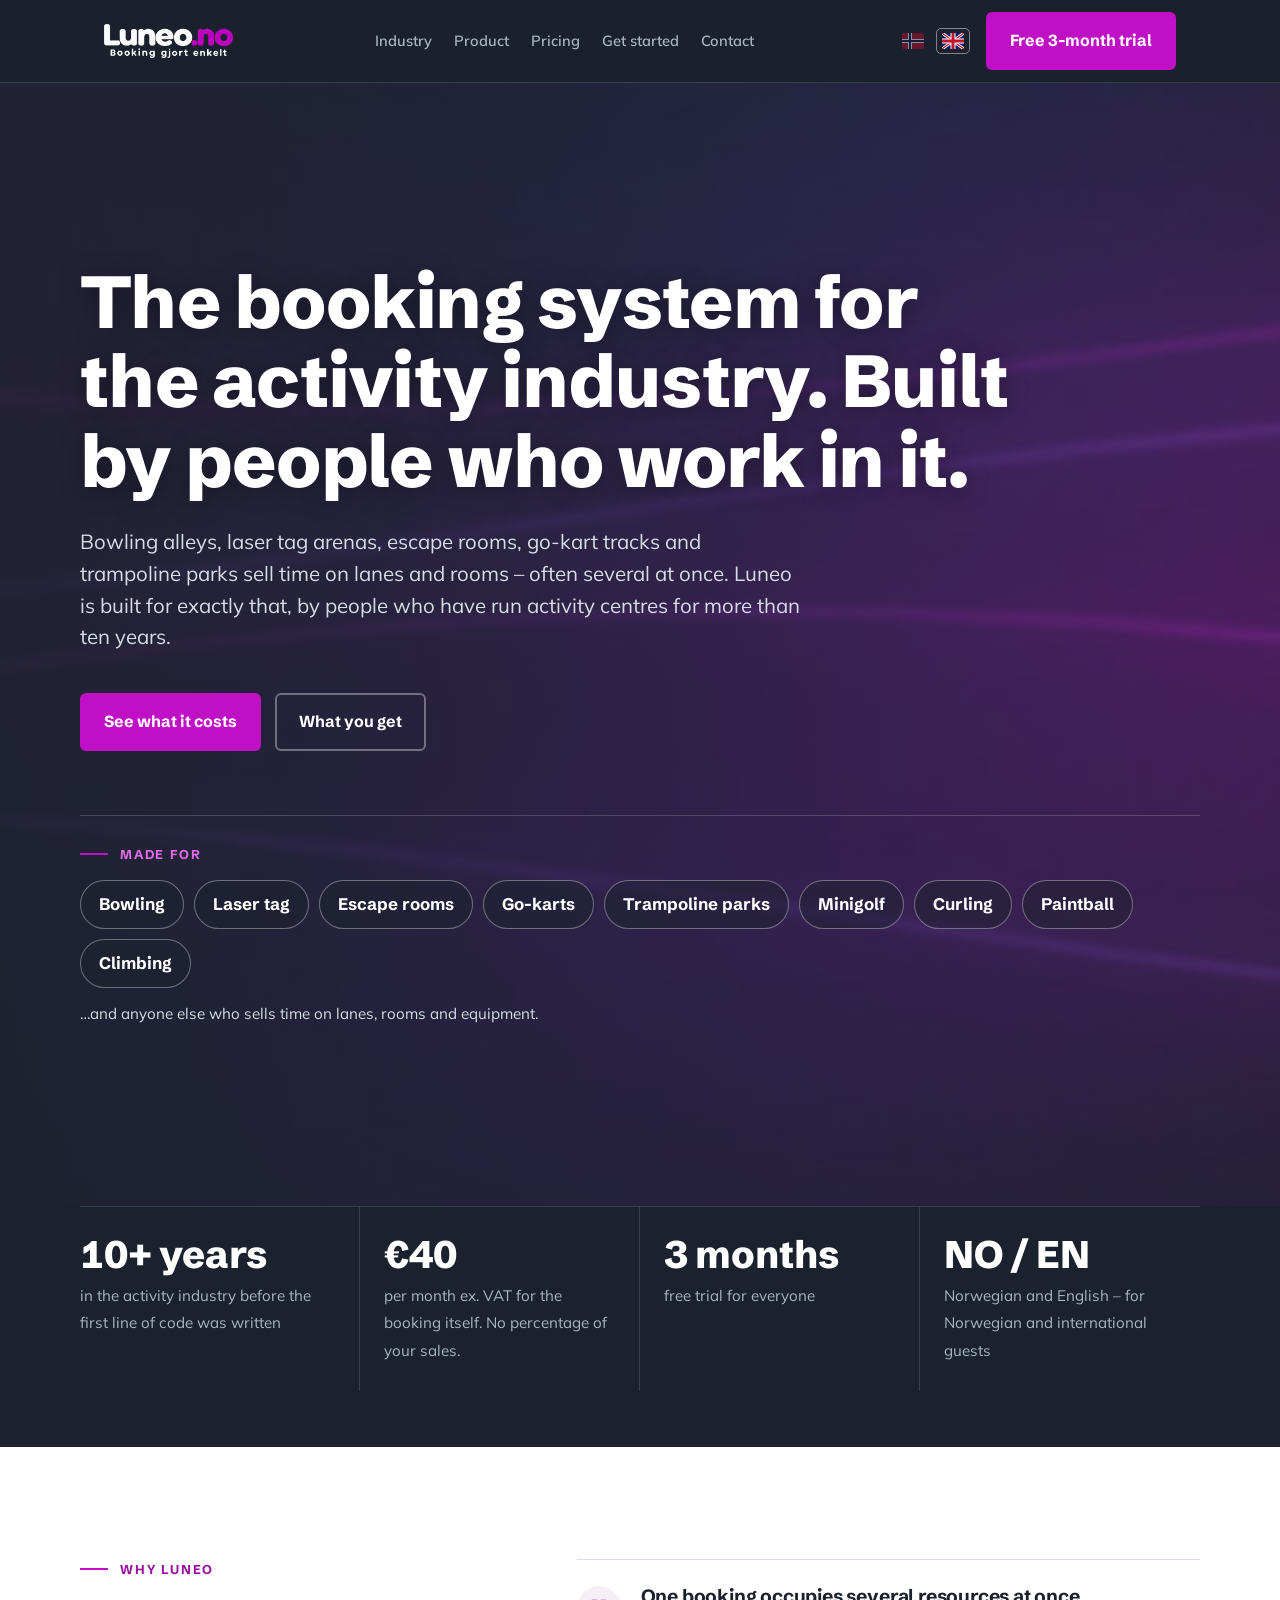
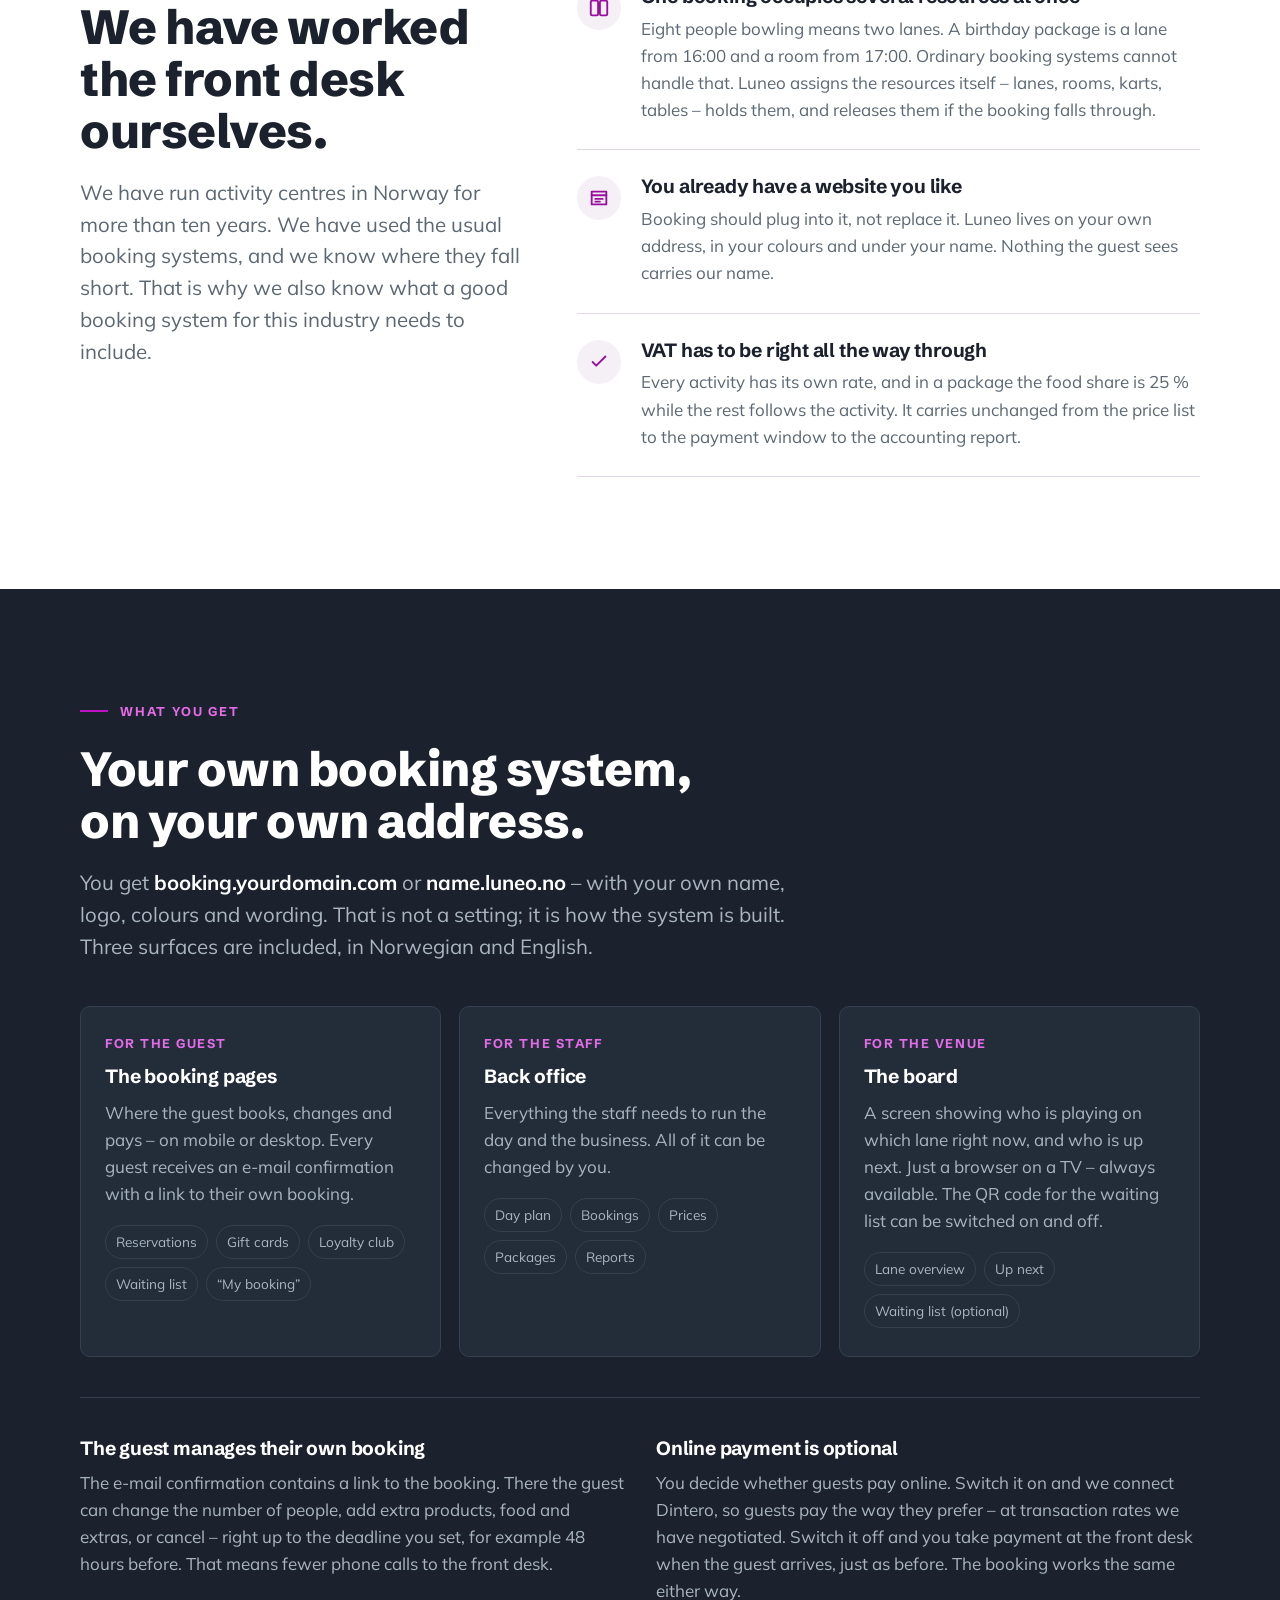
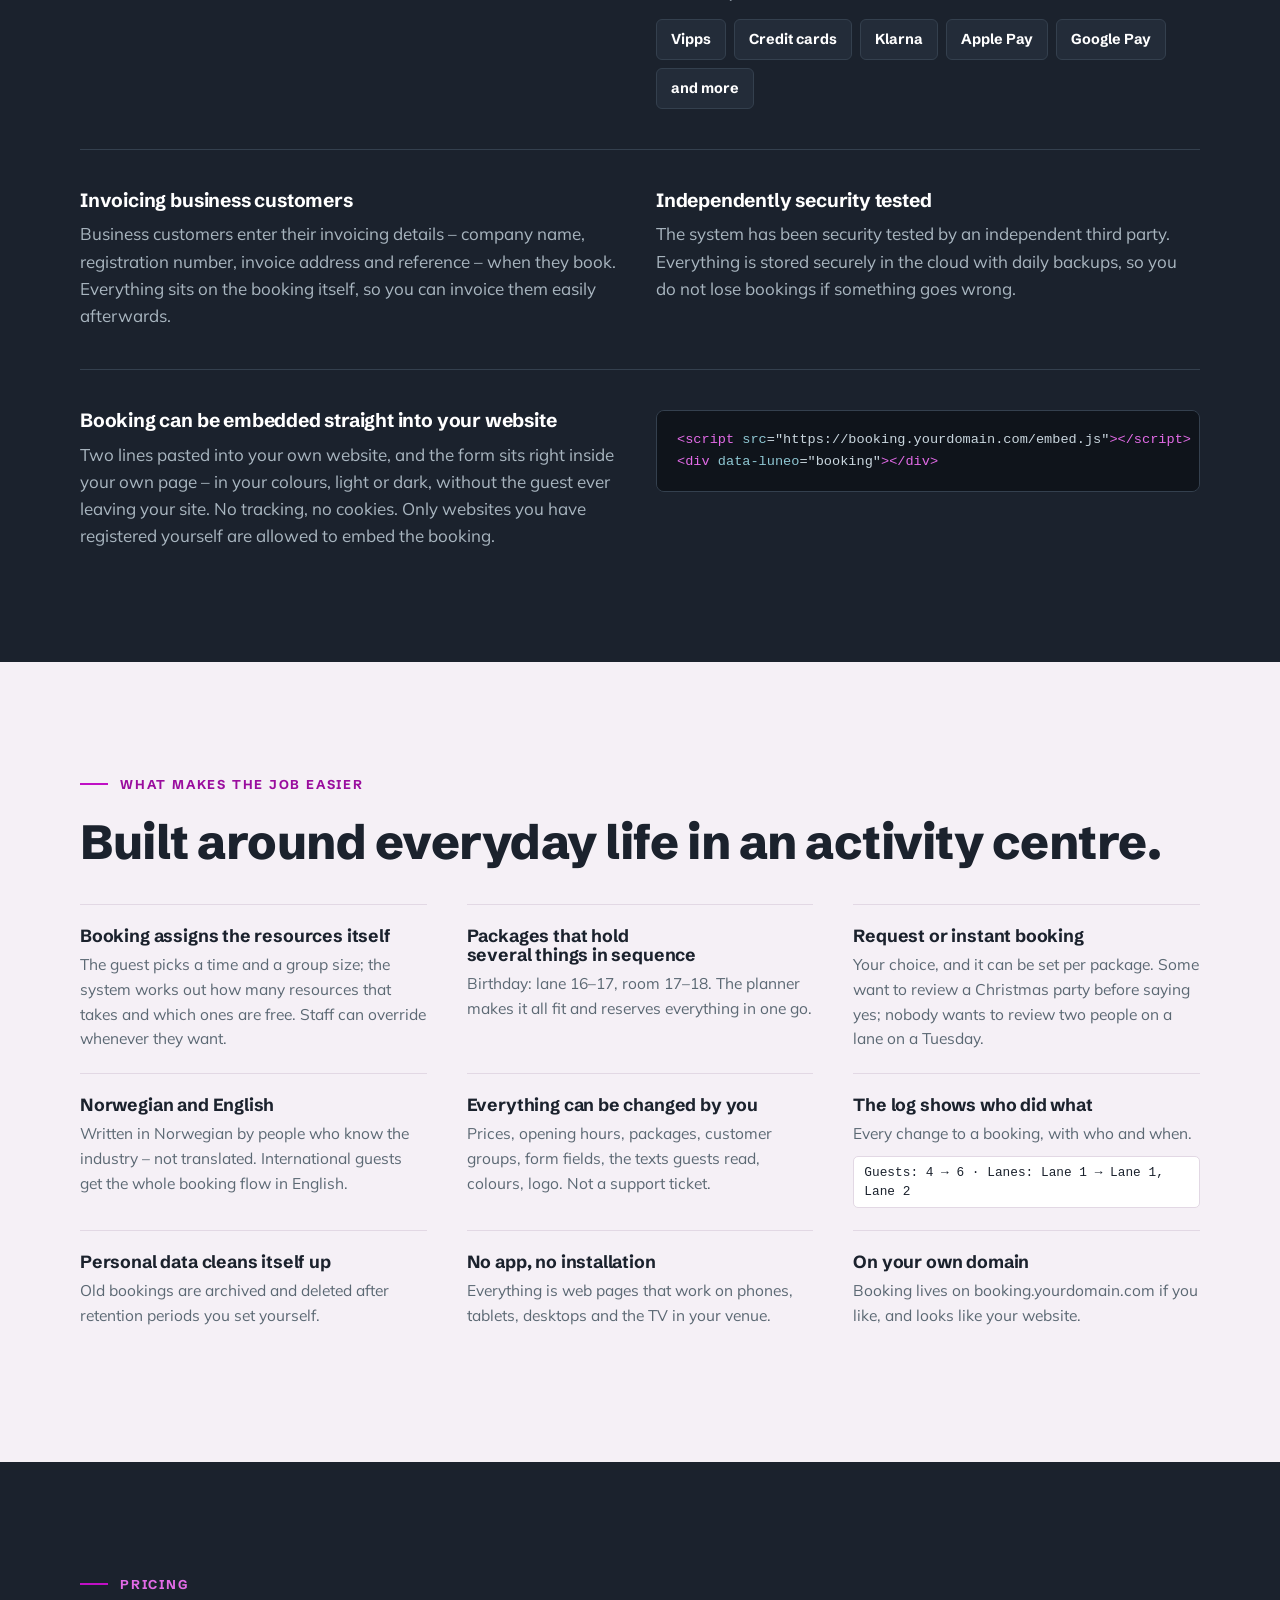
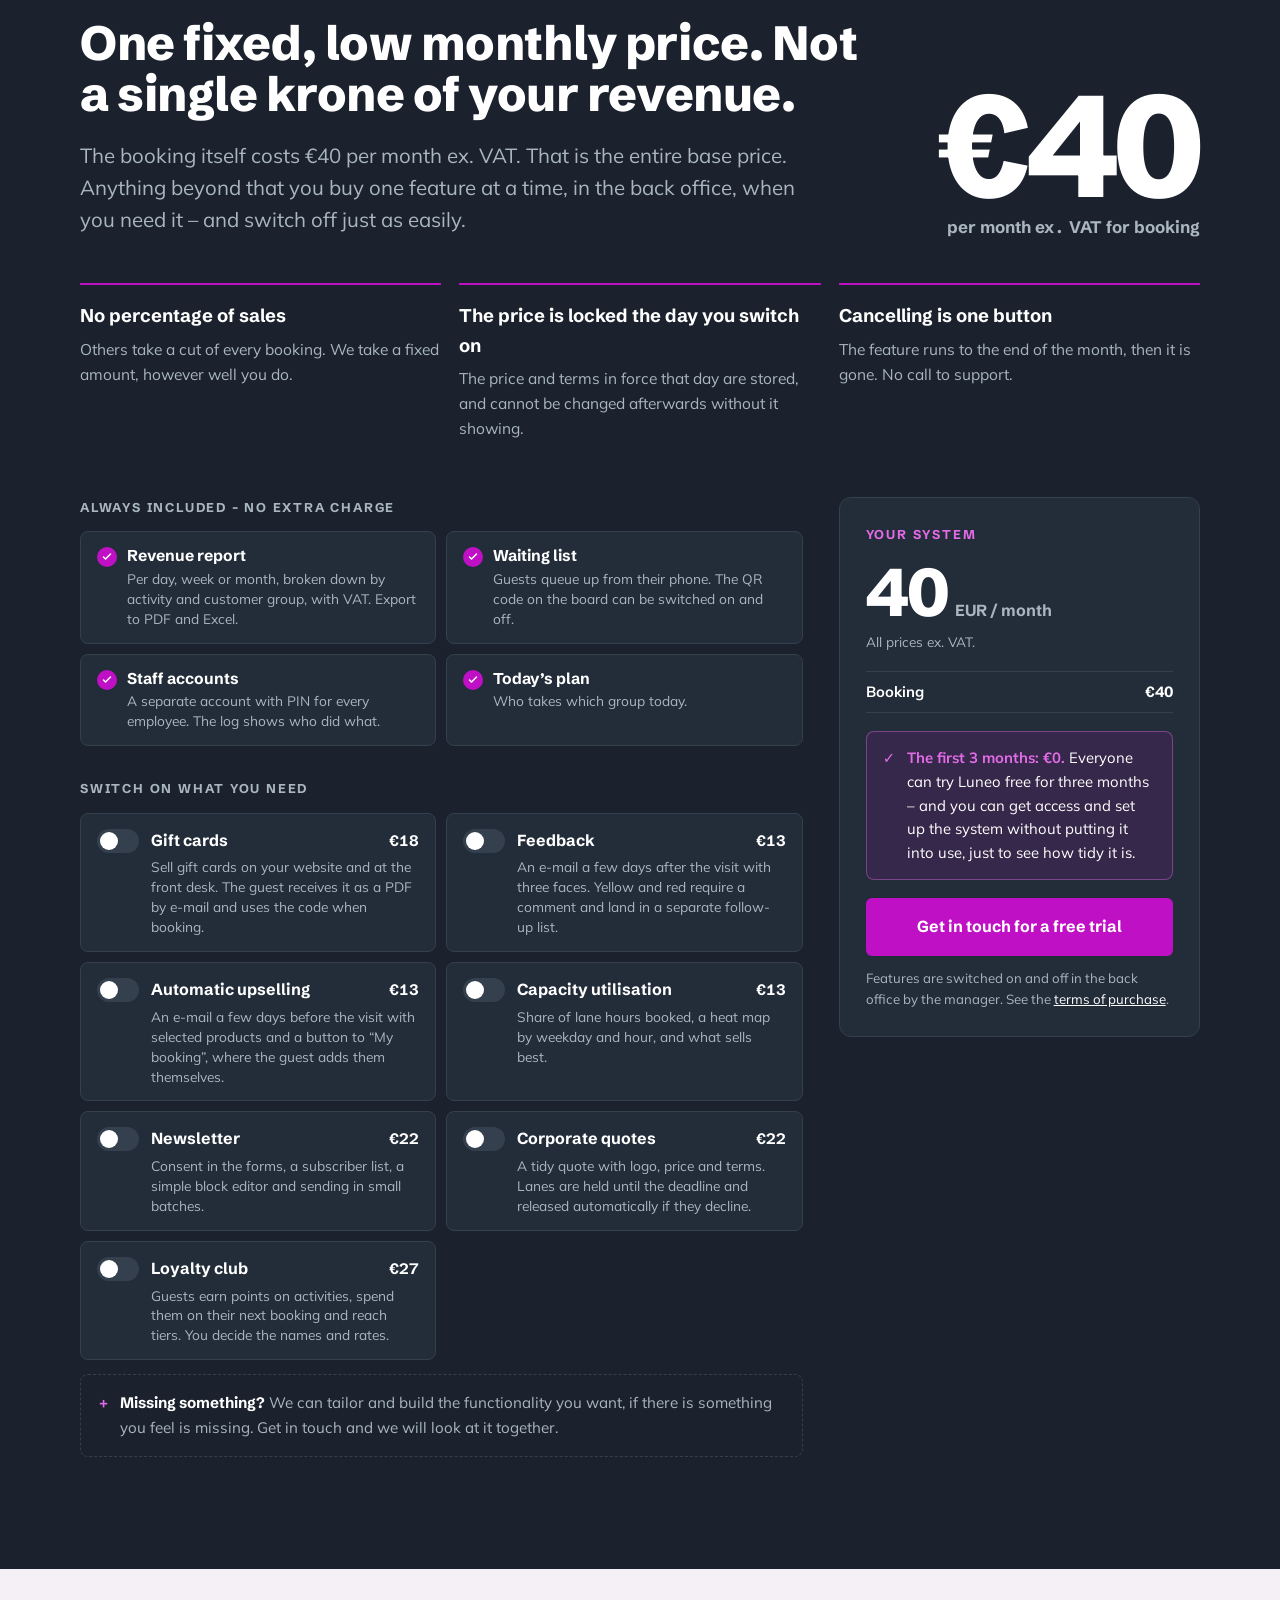
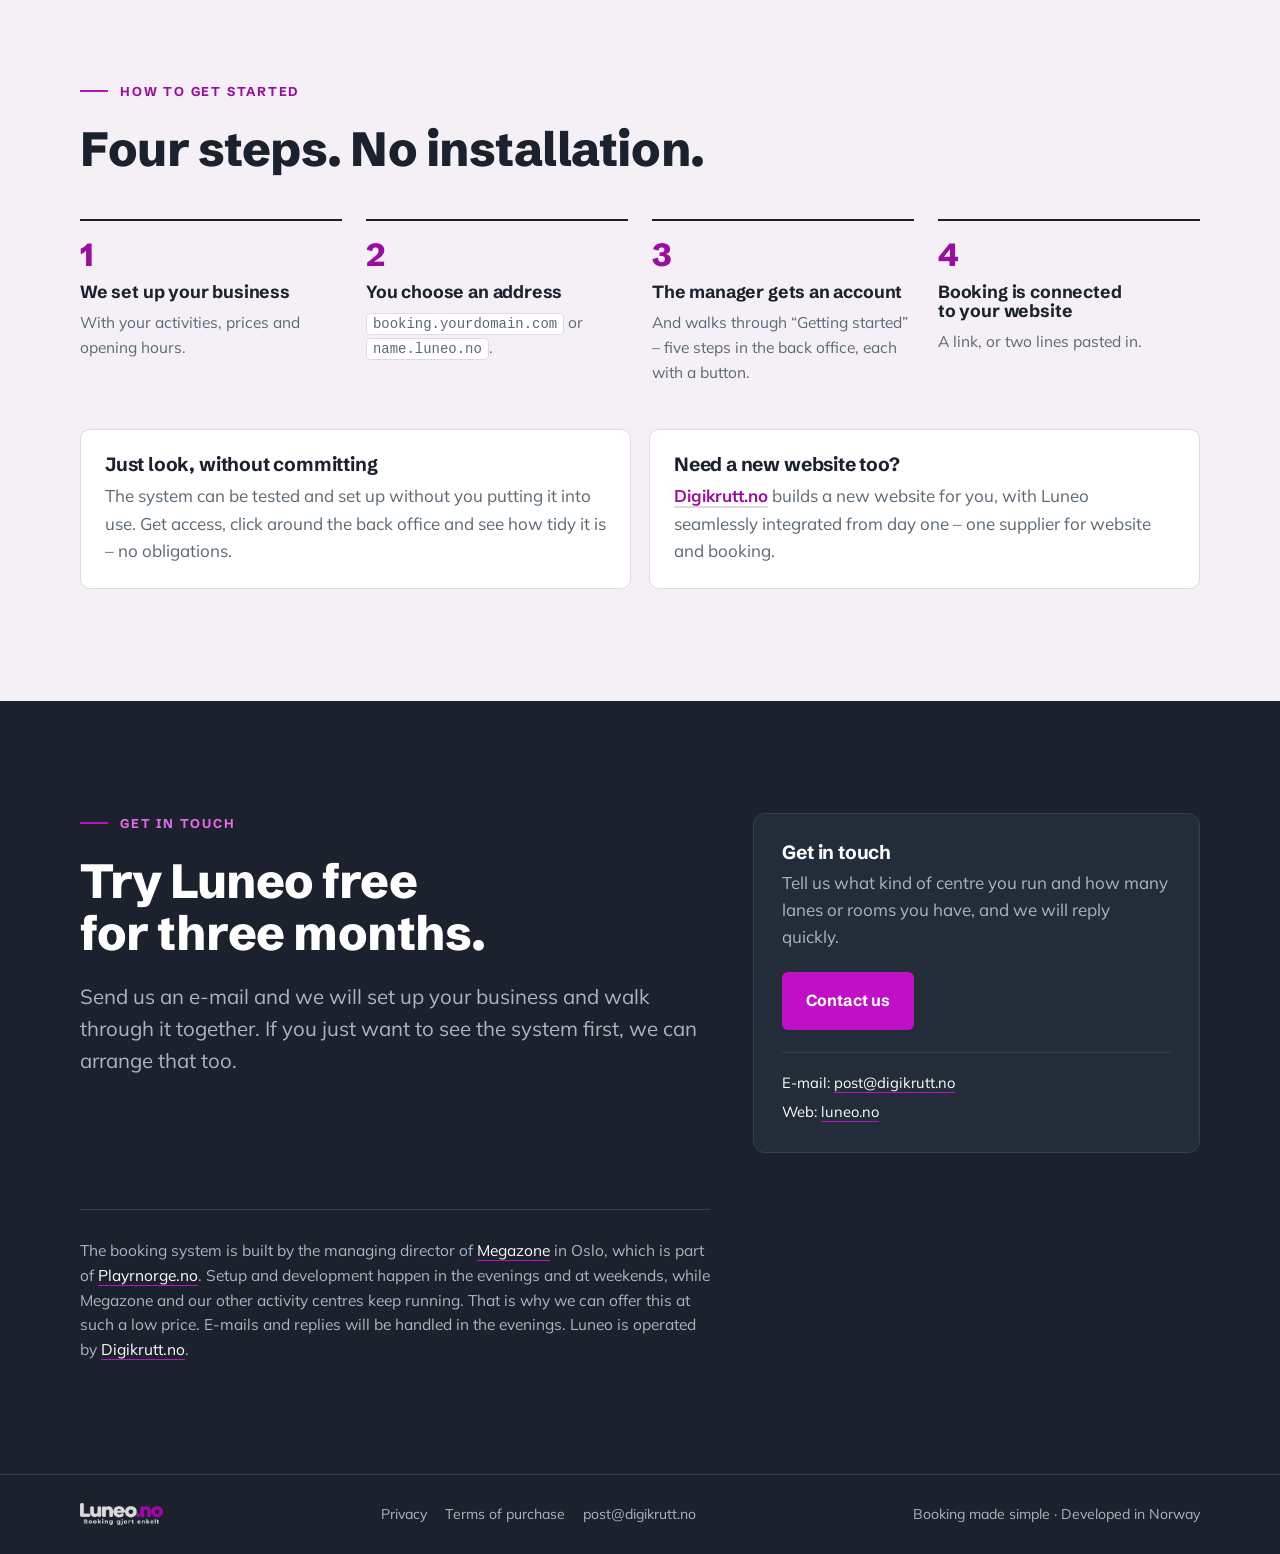
==== en/index.html @ be05ef57 "Engelsk: EUR-priser, ressurser, valgfri nettbetaling, sikkerhet" ====
<!doctype html>
<html lang="en">
<head>
<meta charset="utf-8">
<meta name="viewport" content="width=device-width, initial-scale=1">
<title>Luneo – Booking made simple</title>
<meta name="description" content="Luneo is the booking system for activity centres – bowling, laser tag, escape rooms, go-karts and trampoline parks. One fixed low monthly price, no percentage of your sales. Free 3-month trial.">
<link rel="canonical" href="https://luneo.no/en/">
<link rel="alternate" hreflang="nb" href="https://luneo.no/">
<link rel="alternate" hreflang="en" href="https://luneo.no/en/">
<link rel="alternate" hreflang="x-default" href="https://luneo.no/">
<meta property="og:title" content="Luneo – Booking made simple">
<meta property="og:description" content="Luneo is the booking system for activity centres – bowling, laser tag, escape rooms, go-karts and trampoline parks. One fixed low monthly price, no percentage of your sales. Free 3-month trial.">
<meta property="og:type" content="website">
<meta property="og:url" content="https://luneo.no/en/">
<meta property="og:locale" content="en_GB">
<meta name="theme-color" content="#1B222D">
<link rel="icon" type="image/svg+xml" href="../favicon.svg">
<link rel="preconnect" href="https://fonts.googleapis.com">
<link rel="stylesheet" href="https://fonts.googleapis.com/css2?family=Schibsted+Grotesk:wght@500;700;800&family=Mulish:wght@400;600;700&display=swap">
<style>
  :root{
    --ink:#1B222D;        /* mørk grunn og sort skrift */
    --ink-2:#232C39;      /* løftet flate på mørk grunn */
    --ink-line:#34404E;   /* strek på mørk grunn */
    --white:#FFFFFF;
    --foam:#F5F0F6;       /* lys flate med et lite skjær av aksenten */
    --foam-line:#E2D8E4;
    --accent:#C010C5;     /* aksent – knapper, fyll, streker */
    --accent-dark:#9A0D9E;/* aksent-tekst på hvit grunn */
    --accent-tint:#E36BE7;/* aksent-tekst på mørk grunn */
    --muted-dark:#A9B6C0; /* dempet tekst på mørk grunn */
    --muted-light:#5B6873;/* dempet tekst på hvit grunn */
    --display:"Schibsted Grotesk",ui-sans-serif,system-ui,"Helvetica Neue",Arial,sans-serif;
    --body:"Mulish",ui-sans-serif,system-ui,"Helvetica Neue",Arial,sans-serif;
    --max:1120px;
    color-scheme: light;
  }
  *{box-sizing:border-box}
  html{scroll-behavior:smooth}
  @media (prefers-reduced-motion:reduce){html{scroll-behavior:auto}}
  body{
    margin:0;background:var(--ink);color:var(--white);
    font-family:var(--body);font-size:17px;line-height:1.6;
    -webkit-font-smoothing:antialiased;
  }
  h1,h2,h3{font-family:var(--display);line-height:1.08;margin:0;text-wrap:balance;letter-spacing:-.01em}
  h1{font-size:clamp(2.4rem,6vw,4.6rem);font-weight:800}
  h2{font-size:clamp(1.9rem,4vw,3rem);font-weight:800}
  h3{font-size:1.2rem;font-weight:700}
  p{margin:0}
  a{color:inherit}
  img{max-width:100%;display:block}
  ul{margin:0;padding:0;list-style:none}
  [hidden]{display:none!important}

  /* ---------- toppstripe ---------- */
  .top{
    position:sticky;top:0;z-index:20;
    background:rgba(27,34,45,.92);backdrop-filter:blur(10px);
    border-bottom:1px solid var(--ink-line);
  }
  .top .in{
    max-width:var(--max);margin:0 auto;padding:12px 24px;
    display:flex;align-items:center;justify-content:space-between;gap:16px;
  }
  .top img{height:34px;width:auto}
  .top nav{display:flex;gap:22px;font-size:.92rem;font-weight:600}
  .top nav a{text-decoration:none;color:var(--muted-dark)}
  .top nav a:hover,.top nav a:focus-visible{color:var(--white)}
  .top .right{display:flex;align-items:center;gap:16px}
  .top .lang{display:flex;gap:6px;align-items:center}
  .top .lang a{
    display:inline-flex;align-items:center;justify-content:center;width:34px;height:26px;border-radius:5px;
    opacity:.5;border:1px solid transparent;transition:opacity .15s ease,border-color .15s ease;
  }
  .top .lang a svg{width:22px;height:16px;display:block}
  .top .lang a:hover,.top .lang a:focus-visible{opacity:1}
  .top .lang a.active{opacity:1;border-color:rgba(255,255,255,.45)}
  @media (max-width:760px){.top nav:not(.lang){display:none}}
  @media (max-width:520px){.top .btn{padding:10px 12px;font-size:.85rem}}

  /* ---------- lysbilder ---------- */
  .slide{padding-block:clamp(64px,9vw,112px);padding-inline:24px}
  .slide.dark{background:var(--ink);color:var(--white)}
  .slide.light{background:var(--white);color:var(--ink)}
  .slide.foam{background:var(--foam);color:var(--ink)}
  .in{max-width:var(--max);margin:0 auto}
  .eyebrow{
    font-family:var(--display);font-weight:700;font-size:.8rem;
    letter-spacing:.14em;text-transform:uppercase;color:var(--accent-dark);
    display:flex;align-items:center;gap:12px;margin-bottom:22px;
  }
  .dark .eyebrow{color:var(--accent-tint)}
  .eyebrow::before{content:"";width:28px;height:2px;background:var(--accent)}
  .lead{font-size:clamp(1.1rem,1.6vw,1.3rem);max-width:60ch;line-height:1.55}
  .dark .lead{color:var(--muted-dark)}
  .light .lead,.foam .lead{color:var(--muted-light)}
  .dark .lead strong{color:var(--white);font-weight:700}
  .cols{display:grid;gap:clamp(28px,4vw,64px);grid-template-columns:minmax(0,5fr) minmax(0,7fr);align-items:start}
  @media (max-width:820px){.cols{grid-template-columns:1fr}}

  /* ---------- knapper ---------- */
  .btn{
    display:inline-flex;align-items:center;gap:10px;
    font-family:var(--display);font-weight:700;font-size:1rem;
    padding:14px 22px;border-radius:6px;text-decoration:none;
    border:2px solid transparent;transition:transform .15s ease,background .15s ease;
  }
  .btn:focus-visible{outline:3px solid var(--accent-tint);outline-offset:3px}
  .btn.primary{background:var(--accent);color:var(--white)}
  .btn.primary:hover{background:var(--accent-dark);transform:translateY(-1px)}
  .btn.ghost{border-color:rgba(255,255,255,.35);color:var(--white)}
  .btn.ghost:hover{border-color:var(--white)}
  .light .btn.ghost,.foam .btn.ghost{border-color:var(--ink);color:var(--ink)}

  /* ---------- hero med film ---------- */
  .hero{position:relative;overflow:hidden;padding-block:clamp(96px,14vw,180px);isolation:isolate}
  .hero .film{position:absolute;inset:0;z-index:-2;background:var(--ink)}
  .hero .film video{position:absolute;inset:0;width:100%;height:100%;object-fit:cover;pointer-events:none}
  .hero .shade{
    position:absolute;inset:0;z-index:-1;
    background:linear-gradient(90deg,rgba(27,34,45,.86) 0%,rgba(27,34,45,.66) 55%,rgba(27,34,45,.4) 100%);
  }
  .hero h1{max-width:21ch;text-shadow:0 2px 24px rgba(0,0,0,.35)}
  .hero .lead{margin-top:26px;color:#D6DEE5}
  .hero .cta{display:flex;flex-wrap:wrap;gap:14px;margin-top:40px}
  .fits{margin-top:64px;padding-top:28px;border-top:1px solid rgba(255,255,255,.18)}
  .fits .fits-label{
    display:flex;align-items:center;gap:12px;margin-bottom:16px;
    font-family:var(--display);font-weight:700;font-size:.8rem;letter-spacing:.14em;text-transform:uppercase;color:var(--accent-tint);
  }
  .fits .fits-label::before{content:"";width:28px;height:2px;background:var(--accent)}
  .fits ul{display:flex;flex-wrap:wrap;gap:10px}
  .fits li{
    font-family:var(--display);font-weight:700;font-size:1.05rem;color:var(--white);
    padding:10px 18px;border:1px solid rgba(255,255,255,.35);border-radius:999px;background:rgba(27,34,45,.45);
  }
  .fits .more{margin-top:14px;color:#D6DEE5;font-size:.95rem}

  /* ---------- fakta-stripe ---------- */
  .facts{display:grid;grid-template-columns:repeat(4,1fr);border-top:1px solid var(--ink-line)}
  .facts > div{padding:28px 24px 28px 0;border-right:1px solid var(--ink-line)}
  .facts > div:last-child{border-right:0}
  .facts > div + div{padding-left:24px}
  .facts b{display:block;font-family:var(--display);font-size:clamp(1.7rem,3vw,2.4rem);font-weight:800;line-height:1;margin-bottom:8px;font-variant-numeric:tabular-nums}
  .facts span{color:var(--muted-dark);font-size:.95rem}
  @media (max-width:900px){.facts{grid-template-columns:repeat(2,1fr)}.facts > div:nth-child(2){border-right:0}.facts > div:nth-child(3){padding-left:0}.facts > div:nth-child(-n+2){border-bottom:1px solid var(--ink-line)}}
  @media (max-width:520px){
    .facts{grid-template-columns:1fr}
    .facts > div{border-right:0;border-bottom:1px solid var(--ink-line);padding:20px 0}
    .facts > div + div{padding-left:0}
    .facts > div:last-child{border-bottom:0}
  }

  /* ---------- problemer ---------- */
  .problems{display:grid;gap:0}
  .problem{
    display:grid;grid-template-columns:auto 1fr;gap:20px;
    padding:26px 0;border-top:1px solid var(--foam-line);
  }
  .problem:last-child{border-bottom:1px solid var(--foam-line)}
  .problem .mark{
    width:44px;height:44px;border-radius:50%;background:var(--foam);
    display:grid;place-items:center;color:var(--accent-dark);flex:none;
  }
  .problem .mark svg{width:22px;height:22px}
  .problem h3{margin-bottom:8px}
  .problem p{color:var(--muted-light)}

  /* ---------- tre flater ---------- */
  .surfaces{display:grid;grid-template-columns:repeat(3,1fr);gap:18px;margin-top:44px}
  .surface{
    background:var(--ink-2);border:1px solid var(--ink-line);border-radius:10px;
    padding:26px 24px 28px;display:flex;flex-direction:column;gap:12px;
  }
  .surface .who{font-size:.8rem;letter-spacing:.12em;text-transform:uppercase;color:var(--accent-tint);font-weight:700;font-family:var(--display)}
  .surface p{color:var(--muted-dark)}
  .surface ul{display:flex;flex-wrap:wrap;gap:8px;margin-top:6px}
  .surface li{font-size:.85rem;padding:5px 10px;border-radius:999px;border:1px solid var(--ink-line);color:var(--muted-dark)}
  @media (max-width:820px){.surfaces{grid-template-columns:1fr}}
  .duo{
    margin-top:40px;display:grid;grid-template-columns:minmax(0,1fr) minmax(0,1fr);gap:32px;align-items:start;
    border-top:1px solid var(--ink-line);padding-top:40px;
  }
  .duo h3{margin-bottom:10px}
  .duo p{color:var(--muted-dark)}
  .duo pre{
    margin:0;background:#0F141B;border:1px solid var(--ink-line);border-radius:8px;
    padding:18px 20px;font:.85rem/1.6 ui-monospace,SFMono-Regular,Menlo,Consolas,monospace;
    color:#C9D6DE;overflow-x:auto;
  }
  .duo pre .t{color:var(--accent-tint)}
  .duo pre .a{color:#8FC7D3}
  @media (max-width:820px){.duo{grid-template-columns:1fr}}
  .pay{display:flex;flex-wrap:wrap;gap:8px;margin-top:14px}
  .pay li{font-family:var(--display);font-weight:700;font-size:.9rem;padding:8px 14px;border-radius:6px;background:var(--ink-2);border:1px solid var(--ink-line)}

  /* ---------- argumenter ---------- */
  .args{display:grid;grid-template-columns:repeat(3,1fr);gap:0 40px;margin-top:36px}
  .arg{padding:22px 0;border-top:1px solid var(--foam-line)}
  .arg h3{margin-bottom:6px;font-size:1.1rem}
  .arg p{color:var(--muted-light);font-size:.97rem}
  .arg .log{
    margin-top:10px;display:inline-block;font:.8rem/1.5 ui-monospace,SFMono-Regular,Menlo,Consolas,monospace;
    background:var(--white);color:var(--ink);padding:6px 10px;border-radius:5px;border:1px solid var(--foam-line);
  }
  @media (max-width:900px){.args{grid-template-columns:repeat(2,1fr)}}
  @media (max-width:600px){.args{grid-template-columns:1fr}}

  /* ---------- pris ---------- */
  .price-head{display:grid;grid-template-columns:minmax(0,1fr) auto;gap:32px;align-items:end}
  .bigprice{font-family:var(--display);font-weight:800;line-height:.9;font-variant-numeric:tabular-nums;text-align:right}
  .bigprice .n{font-size:clamp(4.5rem,12vw,9rem);letter-spacing:-.03em}
  .bigprice .u{display:block;font-size:1.05rem;color:var(--muted-dark);font-weight:700;margin-top:10px;letter-spacing:0}
  @media (max-width:820px){.price-head{grid-template-columns:1fr}.bigprice{text-align:left}}
  .promises{display:grid;grid-template-columns:repeat(3,1fr);gap:18px;margin-top:48px}
  .promise{border-top:2px solid var(--accent);padding-top:16px}
  .promise b{display:block;font-family:var(--display);font-size:1.15rem;margin-bottom:6px}
  .promise p{color:var(--muted-dark);font-size:.97rem}
  @media (max-width:820px){.promises{grid-template-columns:1fr}}

  /* ---------- kalkulator ---------- */
  .builder{display:grid;grid-template-columns:minmax(0,8fr) minmax(0,4fr);gap:36px;margin-top:56px;align-items:start}
  @media (max-width:960px){.builder{grid-template-columns:1fr}}
  .group-title{
    font-family:var(--display);font-weight:700;font-size:.8rem;letter-spacing:.14em;text-transform:uppercase;
    color:var(--muted-dark);margin:0 0 14px;
  }
  .included{display:grid;grid-template-columns:repeat(2,minmax(0,1fr));gap:10px}
  .included li{
    display:flex;gap:10px;align-items:flex-start;min-width:0;
    background:var(--ink-2);border:1px solid var(--ink-line);border-radius:8px;padding:14px 16px;
  }
  .included li > div{min-width:0}
  .included .name{font-family:var(--display);font-weight:700;font-size:.98rem;line-height:1.25}
  .included .desc{color:var(--muted-dark);font-size:.86rem;margin-top:3px;line-height:1.45;overflow-wrap:anywhere}
  .tick{width:20px;height:20px;border-radius:50%;background:var(--accent);color:var(--white);display:grid;place-items:center;flex:none;margin-top:1px}
  .tick svg{width:12px;height:12px}
  @media (max-width:480px){.included{grid-template-columns:1fr}}

  .addons{margin-top:32px}
  .addons ul{display:grid;grid-template-columns:repeat(2,minmax(0,1fr));gap:10px}
  @media (max-width:640px){.addons ul{grid-template-columns:1fr}}
  .feat{
    display:grid;grid-template-columns:auto 1fr;gap:12px 12px;align-items:start;
    background:var(--ink-2);border:1px solid var(--ink-line);border-radius:8px;padding:14px 16px;
    transition:border-color .15s ease;
  }
  .feat.on{border-color:var(--accent)}
  .feat{cursor:pointer}
  .feat:hover{border-color:rgba(227,107,231,.55)}
  .feat .head{display:flex;justify-content:space-between;gap:10px;align-items:baseline}
  .feat .name{font-family:var(--display);font-weight:700;font-size:1rem;cursor:pointer}
  .feat .desc{color:var(--muted-dark);font-size:.86rem;margin-top:4px;line-height:1.45}
  .feat .price{font-family:var(--display);font-weight:700;font-variant-numeric:tabular-nums;white-space:nowrap;font-size:.95rem}
  .feat.on .price{color:var(--accent-tint)}
  .toggle{position:relative;width:42px;height:24px;margin-top:1px;flex:none}
  .toggle input{position:absolute;inset:0;opacity:0;margin:0;cursor:pointer;width:100%;height:100%}
  .toggle .track{position:absolute;inset:0;border-radius:999px;background:var(--ink-line);transition:background .15s ease}
  .toggle .track::after{content:"";position:absolute;top:3px;left:3px;width:18px;height:18px;border-radius:50%;background:var(--white);transition:transform .15s ease}
  .toggle input:checked + .track{background:var(--accent)}
  .toggle input:checked + .track::after{transform:translateX(18px)}
  .toggle input:focus-visible + .track{outline:3px solid var(--accent-tint);outline-offset:2px}
  .custom{
    margin-top:14px;padding:16px 18px;border:1px dashed var(--ink-line);border-radius:8px;
    color:var(--muted-dark);font-size:.95rem;display:flex;gap:12px;align-items:flex-start;
  }
  .custom b{color:var(--white);font-family:var(--display)}

  .summary{
    position:sticky;top:80px;
    background:var(--ink-2);border:1px solid var(--ink-line);border-radius:12px;padding:26px;
  }
  .summary .group-title{color:var(--accent-tint)}
  .summary .total{font-family:var(--display);font-weight:800;font-variant-numeric:tabular-nums;line-height:1;letter-spacing:-.02em;font-size:clamp(3rem,6vw,4.2rem)}
  .summary .total small{font-size:1rem;font-weight:700;color:var(--muted-dark);letter-spacing:0;margin-left:6px}
  .summary .vat{margin-top:6px;font-size:.85rem;color:var(--muted-dark)}
  .summary .lines{margin-top:18px;border-top:1px solid var(--ink-line)}
  .summary .lines li{display:flex;justify-content:space-between;gap:12px;padding:8px 0;border-bottom:1px solid var(--ink-line);font-size:.93rem;font-variant-numeric:tabular-nums}
  .summary .lines li span:last-child{font-weight:700;font-family:var(--display)}
  .summary .lines li.base span:first-child{font-weight:700}
  .summary .trial{
    margin-top:18px;display:flex;gap:12px;align-items:flex-start;
    background:rgba(192,16,197,.12);border:1px solid rgba(227,107,231,.4);border-radius:8px;padding:14px 16px;font-size:.93rem;
  }
  .summary .trial b{color:var(--accent-tint)}
  .summary .btn{margin-top:18px;width:100%;justify-content:center}
  .summary .note{margin-top:12px;font-size:.83rem;color:var(--muted-dark)}

  /* ---------- kom i gang ---------- */
  .steps{display:grid;grid-template-columns:repeat(4,1fr);gap:24px;margin-top:44px;counter-reset:step}
  .step{border-top:2px solid var(--ink);padding-top:18px;counter-increment:step}
  .step::before{content:counter(step);display:block;font-family:var(--display);font-weight:800;font-size:2rem;color:var(--accent-dark);line-height:1;margin-bottom:12px}
  .step h3{margin-bottom:8px;font-size:1.1rem}
  .step p{color:var(--muted-light);font-size:.97rem}
  .step code{font:.9em ui-monospace,SFMono-Regular,Menlo,Consolas,monospace;background:var(--white);padding:2px 6px;border-radius:4px;border:1px solid var(--foam-line)}
  @media (max-width:900px){.steps{grid-template-columns:repeat(2,1fr)}}
  @media (max-width:520px){.steps{grid-template-columns:1fr}}
  .extras{display:grid;grid-template-columns:repeat(2,1fr);gap:18px;margin-top:44px}
  .extra{background:var(--white);border:1px solid var(--foam-line);border-radius:10px;padding:24px}
  .extra h3{margin-bottom:8px}
  .extra p{color:var(--muted-light)}
  .extra a{color:var(--accent-dark);font-weight:700;text-decoration:none;border-bottom:2px solid var(--foam-line)}
  @media (max-width:760px){.extras{grid-template-columns:1fr}}

  /* ---------- kontakt / om ---------- */
  .about{display:grid;grid-template-columns:minmax(0,7fr) minmax(0,5fr);gap:48px;align-items:start}
  @media (max-width:820px){.about{grid-template-columns:1fr}}
  .about .lead{margin-top:22px}
  .contact{background:var(--ink-2);border:1px solid var(--ink-line);border-radius:12px;padding:28px}
  .contact h3{margin-bottom:6px}
  .contact p{color:var(--muted-dark)}
  .contact .btn{margin-top:22px}
  .contact .meta{margin-top:22px;padding-top:18px;border-top:1px solid var(--ink-line);font-size:.92rem;display:grid;gap:6px}
  .contact .meta a{color:var(--white);text-decoration:none;border-bottom:1px solid var(--accent)}
  .bak{margin-top:56px;padding-top:28px;border-top:1px solid var(--ink-line);color:var(--muted-dark);max-width:70ch;font-size:.97rem}
  .bak a{color:var(--white);text-decoration:none;border-bottom:1px solid var(--accent)}

  footer{background:var(--ink);color:var(--muted-dark);border-top:1px solid var(--ink-line);padding:28px 24px;font-size:.88rem}
  footer .in{display:flex;flex-wrap:wrap;justify-content:space-between;gap:12px 24px;align-items:center}
  footer img{height:22px;width:auto;opacity:.85}
  footer nav{display:flex;gap:18px;flex-wrap:wrap}
  footer nav a{text-decoration:none;color:var(--muted-dark)}
  footer nav a:hover,footer nav a:focus-visible{color:var(--white)}

  /* ---------- juridiske sider ---------- */
  .legal{background:var(--white);color:var(--ink);padding-block:64px 96px;padding-inline:24px}
  .legal .in{max-width:760px}
  .legal .back{display:inline-flex;gap:8px;align-items:center;text-decoration:none;color:var(--accent-dark);font-weight:700;font-size:.95rem;margin-bottom:28px}
  .legal h1{font-size:clamp(2rem,4vw,2.8rem)}
  .legal .meta{color:var(--muted-light);margin-top:10px;font-size:.95rem}
  .legal h2{font-size:1.35rem;margin-top:40px;margin-bottom:10px}
  .legal p{margin-top:10px;max-width:68ch}
  .legal ul{margin-top:10px;padding-left:20px;list-style:disc;max-width:68ch}
  .legal li{margin-top:4px}
  .legal a{color:var(--accent-dark)}
</style>
</head>
<body>
<header class="top">
  <div class="in">
    <a href="#topp" aria-label="Luneo – back to top"><img src="../img/luneo-logo-hvit.webp" alt="Luneo.no – Booking made simple"></a>
    <nav aria-label="Sections">
      <a href="#industry">Industry</a>
      <a href="#product">Product</a>
      <a href="#pricing">Pricing</a>
      <a href="#get-started">Get started</a>
      <a href="#contact">Contact</a>
    </nav>
    <div class="right">
      <nav class="lang" aria-label="Language">
        <a href="../" lang="nb" aria-label="Norsk" title="Norsk"><svg viewBox="0 0 22 16" aria-hidden="true"><rect width="22" height="16" rx="2" fill="#BA0C2F"/><rect x="6" width="4" height="16" fill="#fff"/><rect y="6" width="22" height="4" fill="#fff"/><rect x="7" width="2" height="16" fill="#00205B"/><rect y="7" width="22" height="2" fill="#00205B"/></svg></a>
        <a class="active" href="index.html" lang="en" aria-label="English" title="English" aria-current="true"><svg viewBox="0 0 22 16" aria-hidden="true"><rect width="22" height="16" rx="2" fill="#012169"/><path d="M0 0L22 16M22 0L0 16" stroke="#fff" stroke-width="3"/><path d="M0 0L22 16M22 0L0 16" stroke="#C8102E" stroke-width="1.2"/><rect x="8.5" width="5" height="16" fill="#fff"/><rect y="5.5" width="22" height="5" fill="#fff"/><rect x="9.5" width="3" height="16" fill="#C8102E"/><rect y="6.5" width="22" height="3" fill="#C8102E"/></svg></a>
      </nav>
      <a class="btn primary" href="mailto:post@digikrutt.no?subject=Luneo%20%E2%80%93%203-month%20free%20trial">Free 3-month trial</a>
    </div>
  </div>
</header>

<main id="top" data-title="Luneo – Booking made simple">

<!-- ================= HERO ================= -->
<section class="slide dark hero" id="hero">
  <div class="film" aria-hidden="true">
    <video autoplay muted loop playsinline preload="auto" poster="../img/bakgrunn.jpg"><source src="../img/bakgrunn.mp4" type="video/mp4"></video>
  </div>
  <div class="shade" aria-hidden="true"></div>
  <div class="in">
    <h1>The booking system for the activity industry. Built by people who work in it.</h1>
    <p class="lead">Bowling alleys, laser tag arenas, escape rooms, go-kart tracks and trampoline parks sell time on lanes and rooms – often several at once. Luneo is built for exactly that, by people who have run activity centres for more than ten years.</p>
    <div class="cta">
      <a class="btn primary" href="#pricing">See what it costs</a>
      <a class="btn ghost" href="#product">What you get</a>
    </div>
    <div class="fits">
      <p class="fits-label">Made for</p>
      <ul aria-label="Industries Luneo is made for">
        <li>Bowling</li><li>Laser tag</li><li>Escape rooms</li><li>Go-karts</li><li>Trampoline parks</li><li>Minigolf</li><li>Curling</li><li>Paintball</li><li>Climbing</li>
      </ul>
      <p class="more">…and anyone else who sells time on lanes, rooms and equipment.</p>
    </div>
  </div>
</section>

<!-- ================= FAKTA ================= -->
<section class="slide dark" style="padding-block:0 56px">
  <div class="in facts">
    <div><b>10+ years</b><span>in the activity industry before the first line of code was written</span></div>
    <div><b>€40</b><span>per month ex. VAT for the booking itself. No percentage of your sales.</span></div>
    <div><b>3 months</b><span>free trial for everyone</span></div>
    <div><b>NO / EN</b><span>Norwegian and English – for Norwegian and international guests</span></div>
  </div>
</section>

<!-- ================= BRANSJEN ================= -->
<section class="slide light" id="industry">
  <div class="in cols">
    <div>
      <p class="eyebrow">Why Luneo</p>
      <h2>We have worked the front desk ourselves.</h2>
      <p class="lead" style="margin-top:20px">We have run activity centres in Norway for more than ten years. We have used the usual booking systems, and we know where they fall short. That is why we also know what a good booking system for this industry needs to include.</p>
    </div>
    <div class="problems">
      <div class="problem">
        <div class="mark" aria-hidden="true"><svg viewBox="0 0 24 24" fill="none" stroke="currentColor" stroke-width="2" stroke-linecap="round"><rect x="3" y="4" width="8" height="16" rx="1.5"/><rect x="13" y="4" width="8" height="16" rx="1.5"/></svg></div>
        <div>
          <h3>One booking occupies several resources at once</h3>
          <p>Eight people bowling means two lanes. A birthday package is a lane from 16:00 and a room from 17:00. Ordinary booking systems cannot handle that. Luneo assigns the resources itself – lanes, rooms, karts, tables – holds them, and releases them if the booking falls through.</p>
        </div>
      </div>
      <div class="problem">
        <div class="mark" aria-hidden="true"><svg viewBox="0 0 24 24" fill="none" stroke="currentColor" stroke-width="2" stroke-linecap="round" stroke-linejoin="round"><path d="M4 5h16v14H4z"/><path d="M4 9h16"/><path d="M8 13h8M8 16h5"/></svg></div>
        <div>
          <h3>You already have a website you like</h3>
          <p>Booking should plug into it, not replace it. Luneo lives on your own address, in your colours and under your name. Nothing the guest sees carries our name.</p>
        </div>
      </div>
      <div class="problem">
        <div class="mark" aria-hidden="true"><svg viewBox="0 0 24 24" fill="none" stroke="currentColor" stroke-width="2" stroke-linecap="round" stroke-linejoin="round"><path d="M5 12l4 4L19 6"/></svg></div>
        <div>
          <h3>VAT has to be right all the way through</h3>
          <p>Every activity has its own rate, and in a package the food share is 25 % while the rest follows the activity. It carries unchanged from the price list to the payment window to the accounting report.</p>
        </div>
      </div>
    </div>
  </div>
</section>

<!-- ================= PRODUKTET ================= -->
<section class="slide dark" id="product">
  <div class="in">
    <p class="eyebrow">What you get</p>
    <h2>Your own booking system, on your own address.</h2>
    <p class="lead" style="margin-top:20px">You get <strong>booking.yourdomain.com</strong> or <strong>name.luneo.no</strong> – with your own name, logo, colours and wording. That is not a setting; it is how the system is built. Three surfaces are included, in Norwegian and English.</p>

    <div class="surfaces">
      <div class="surface">
        <span class="who">For the guest</span>
        <h3>The booking pages</h3>
        <p>Where the guest books, changes and pays – on mobile or desktop. Every guest receives an e-mail confirmation with a link to their own booking.</p>
        <ul><li>Reservations</li><li>Gift cards</li><li>Loyalty club</li><li>Waiting list</li><li>“My booking”</li></ul>
      </div>
      <div class="surface">
        <span class="who">For the staff</span>
        <h3>Back office</h3>
        <p>Everything the staff needs to run the day and the business. All of it can be changed by you.</p>
        <ul><li>Day plan</li><li>Bookings</li><li>Prices</li><li>Packages</li><li>Reports</li></ul>
      </div>
      <div class="surface">
        <span class="who">For the venue</span>
        <h3>The board</h3>
        <p>A screen showing who is playing on which lane right now, and who is up next. Just a browser on a TV – always available. The QR code for the waiting list can be switched on and off.</p>
        <ul><li>Lane overview</li><li>Up next</li><li>Waiting list (optional)</li></ul>
      </div>
    </div>

    <div class="duo">
      <div>
        <h3>The guest manages their own booking</h3>
        <p>The e-mail confirmation contains a link to the booking. There the guest can change the number of people, add extra products, food and extras, or cancel – right up to the deadline you set, for example 48 hours before. That means fewer phone calls to the front desk.</p>
      </div>
      <div>
        <h3>Online payment is optional</h3>
        <p>You decide whether guests pay online. Switch it on and we connect Dintero, so guests pay the way they prefer – at transaction rates we have negotiated. Switch it off and you take payment at the front desk when the guest arrives, just as before. The booking works the same either way.</p>
        <ul class="pay" aria-label="Payment methods"><li>Vipps</li><li>Credit cards</li><li>Klarna</li><li>Apple Pay</li><li>Google Pay</li><li>and more</li></ul>
      </div>
    </div>

    <div class="duo">
      <div>
        <h3>Invoicing business customers</h3>
        <p>Business customers enter their invoicing details – company name, registration number, invoice address and reference – when they book. Everything sits on the booking itself, so you can invoice them easily afterwards.</p>
      </div>
      <div>
        <h3>Independently security tested</h3>
        <p>The system has been security tested by an independent third party. Everything is stored securely in the cloud with daily backups, so you do not lose bookings if something goes wrong.</p>
      </div>
    </div>

    <div class="duo">
      <div>
        <h3>Booking can be embedded straight into your website</h3>
        <p>Two lines pasted into your own website, and the form sits right inside your own page – in your colours, light or dark, without the guest ever leaving your site. No tracking, no cookies. Only websites you have registered yourself are allowed to embed the booking.</p>
      </div>
      <pre aria-label="Embed example"><code><span class="t">&lt;script</span> <span class="a">src</span>="https://booking.yourdomain.com/embed.js"<span class="t">&gt;&lt;/script&gt;</span>
<span class="t">&lt;div</span> <span class="a">data-luneo</span>="booking"<span class="t">&gt;&lt;/div&gt;</span></code></pre>
    </div>
  </div>
</section>

<!-- ================= ARGUMENTER ================= -->
<section class="slide foam">
  <div class="in">
    <p class="eyebrow">What makes the job easier</p>
    <h2>Built around everyday life in an activity centre.</h2>
    <div class="args">
      <div class="arg">
        <h3>Booking assigns the resources itself</h3>
        <p>The guest picks a time and a group size; the system works out how many resources that takes and which ones are free. Staff can override whenever they want.</p>
      </div>
      <div class="arg">
        <h3>Packages that hold several things in sequence</h3>
        <p>Birthday: lane 16–17, room 17–18. The planner makes it all fit and reserves everything in one go.</p>
      </div>
      <div class="arg">
        <h3>Request or instant booking</h3>
        <p>Your choice, and it can be set per package. Some want to review a Christmas party before saying yes; nobody wants to review two people on a lane on a Tuesday.</p>
      </div>
      <div class="arg">
        <h3>Norwegian and English</h3>
        <p>Written in Norwegian by people who know the industry – not translated. International guests get the whole booking flow in English.</p>
      </div>
      <div class="arg">
        <h3>Everything can be changed by you</h3>
        <p>Prices, opening hours, packages, customer groups, form fields, the texts guests read, colours, logo. Not a support ticket.</p>
      </div>
      <div class="arg">
        <h3>The log shows who did what</h3>
        <p>Every change to a booking, with who and when.</p>
        <span class="log">Guests: 4 → 6 · Lanes: Lane 1 → Lane 1, Lane 2</span>
      </div>
      <div class="arg">
        <h3>Personal data cleans itself up</h3>
        <p>Old bookings are archived and deleted after retention periods you set yourself.</p>
      </div>
      <div class="arg">
        <h3>No app, no installation</h3>
        <p>Everything is web pages that work on phones, tablets, desktops and the TV in your venue.</p>
      </div>
      <div class="arg">
        <h3>On your own domain</h3>
        <p>Booking lives on booking.yourdomain.com if you like, and looks like your website.</p>
      </div>
    </div>
  </div>
</section>

<!-- ================= PRIS ================= -->
<section class="slide dark" id="pricing">
  <div class="in">
    <div class="price-head">
      <div>
        <p class="eyebrow">Pricing</p>
        <h2>One fixed, low monthly price. Not a single krone of your revenue.</h2>
        <p class="lead" style="margin-top:20px">The booking itself costs €40 per month ex. VAT. That is the entire base price. Anything beyond that you buy one feature at a time, in the back office, when you need it – and switch off just as easily.</p>
      </div>
      <div class="bigprice"><span class="n">€40</span><span class="u">per month ex. VAT for booking</span></div>
    </div>

    <div class="promises">
      <div class="promise"><b>No percentage of sales</b><p>Others take a cut of every booking. We take a fixed amount, however well you do.</p></div>
      <div class="promise"><b>The price is locked the day you switch on</b><p>The price and terms in force that day are stored, and cannot be changed afterwards without it showing.</p></div>
      <div class="promise"><b>Cancelling is one button</b><p>The feature runs to the end of the month, then it is gone. No call to support.</p></div>
    </div>

    <div class="builder">
      <div>
        <p class="group-title">Always included – no extra charge</p>
        <ul class="included">
          <li><span class="tick" aria-hidden="true"><svg viewBox="0 0 24 24" fill="none" stroke="currentColor" stroke-width="3" stroke-linecap="round" stroke-linejoin="round"><path d="M5 12l4 4L19 6"/></svg></span><div><div class="name">Revenue report</div><div class="desc">Per day, week or month, broken down by activity and customer group, with VAT. Export to PDF and Excel.</div></div></li>
          <li><span class="tick" aria-hidden="true"><svg viewBox="0 0 24 24" fill="none" stroke="currentColor" stroke-width="3" stroke-linecap="round" stroke-linejoin="round"><path d="M5 12l4 4L19 6"/></svg></span><div><div class="name">Waiting list</div><div class="desc">Guests queue up from their phone. The QR code on the board can be switched on and off.</div></div></li>
          <li><span class="tick" aria-hidden="true"><svg viewBox="0 0 24 24" fill="none" stroke="currentColor" stroke-width="3" stroke-linecap="round" stroke-linejoin="round"><path d="M5 12l4 4L19 6"/></svg></span><div><div class="name">Staff accounts</div><div class="desc">A separate account with PIN for every employee. The log shows who did what.</div></div></li>
          <li><span class="tick" aria-hidden="true"><svg viewBox="0 0 24 24" fill="none" stroke="currentColor" stroke-width="3" stroke-linecap="round" stroke-linejoin="round"><path d="M5 12l4 4L19 6"/></svg></span><div><div class="name">Today’s plan</div><div class="desc">Who takes which group today.</div></div></li>
        </ul>

        <div class="addons">
          <p class="group-title">Switch on what you need</p>
          <ul id="addons" data-base-label="Booking" data-cur-pre="€" data-cur-suf="">
            <li class="feat" data-price="18">
              <span class="toggle"><input type="checkbox" id="f-gavekort"><span class="track"></span></span>
              <div><div class="head"><label class="name" for="f-gavekort">Gift cards</label><span class="price">€18</span></div><div class="desc">Sell gift cards on your website and at the front desk. The guest receives it as a PDF by e-mail and uses the code when booking.</div></div>
            </li>
            <li class="feat" data-price="13">
              <span class="toggle"><input type="checkbox" id="f-tilbakemeldinger"><span class="track"></span></span>
              <div><div class="head"><label class="name" for="f-tilbakemeldinger">Feedback</label><span class="price">€13</span></div><div class="desc">An e-mail a few days after the visit with three faces. Yellow and red require a comment and land in a separate follow-up list.</div></div>
            </li>
            <li class="feat" data-price="13">
              <span class="toggle"><input type="checkbox" id="f-mersalg"><span class="track"></span></span>
              <div><div class="head"><label class="name" for="f-mersalg">Automatic upselling</label><span class="price">€13</span></div><div class="desc">An e-mail a few days before the visit with selected products and a button to “My booking”, where the guest adds them themselves.</div></div>
            </li>
            <li class="feat" data-price="13">
              <span class="toggle"><input type="checkbox" id="f-kapasitet"><span class="track"></span></span>
              <div><div class="head"><label class="name" for="f-kapasitet">Capacity utilisation</label><span class="price">€13</span></div><div class="desc">Share of lane hours booked, a heat map by weekday and hour, and what sells best.</div></div>
            </li>
            <li class="feat" data-price="22">
              <span class="toggle"><input type="checkbox" id="f-nyhetsbrev"><span class="track"></span></span>
              <div><div class="head"><label class="name" for="f-nyhetsbrev">Newsletter</label><span class="price">€22</span></div><div class="desc">Consent in the forms, a subscriber list, a simple block editor and sending in small batches.</div></div>
            </li>
            <li class="feat" data-price="22">
              <span class="toggle"><input type="checkbox" id="f-bedrift"><span class="track"></span></span>
              <div><div class="head"><label class="name" for="f-bedrift">Corporate quotes</label><span class="price">€22</span></div><div class="desc">A tidy quote with logo, price and terms. Lanes are held until the deadline and released automatically if they decline.</div></div>
            </li>
            <li class="feat" data-price="27">
              <span class="toggle"><input type="checkbox" id="f-kundeklubb"><span class="track"></span></span>
              <div><div class="head"><label class="name" for="f-kundeklubb">Loyalty club</label><span class="price">€27</span></div><div class="desc">Guests earn points on activities, spend them on their next booking and reach tiers. You decide the names and rates.</div></div>
            </li>
          </ul>
          <div class="custom"><span aria-hidden="true" style="color:var(--accent-tint);font-weight:800">+</span><span><b>Missing something?</b> We can tailor and build the functionality you want, if there is something you feel is missing. Get in touch and we will look at it together.</span></div>
        </div>
      </div>

      <aside class="summary" aria-live="polite">
        <p class="group-title">Your system</p>
        <div class="total"><span id="total">40</span><small>EUR / month</small></div>
        <p class="vat">All prices ex. VAT.</p>
        <ul class="lines" id="lines">
          <li class="base"><span>Booking</span><span>€40</span></li>
        </ul>
        <div class="trial">
          <span aria-hidden="true" style="color:var(--accent-tint);font-weight:800">✓</span>
          <span><b>The first 3 months: €0.</b> Everyone can try Luneo free for three months – and you can get access and set up the system without putting it into use, just to see how tidy it is.</span>
        </div>
        <a class="btn primary" href="mailto:post@digikrutt.no?subject=Luneo%20%E2%80%93%203-month%20free%20trial">Get in touch for a free trial</a>
        <p class="note">Features are switched on and off in the back office by the manager. See the <a href="terms.html" style="color:var(--white)">terms of purchase</a>.</p>
      </aside>
    </div>
  </div>
</section>

<!-- ================= KOM I GANG ================= -->
<section class="slide foam" id="get-started">
  <div class="in">
    <p class="eyebrow">How to get started</p>
    <h2>Four steps. No installation.</h2>
    <div class="steps">
      <div class="step"><h3>We set up your business</h3><p>With your activities, prices and opening hours.</p></div>
      <div class="step"><h3>You choose an address</h3><p><code>booking.yourdomain.com</code> or <code>name.luneo.no</code>.</p></div>
      <div class="step"><h3>The manager gets an account</h3><p>And walks through “Getting started” – five steps in the back office, each with a button.</p></div>
      <div class="step"><h3>Booking is connected to your website</h3><p>A link, or two lines pasted in.</p></div>
    </div>
    <div class="extras">
      <div class="extra">
        <h3>Just look, without committing</h3>
        <p>The system can be tested and set up without you putting it into use. Get access, click around the back office and see how tidy it is – no obligations.</p>
      </div>
      <div class="extra">
        <h3>Need a new website too?</h3>
        <p><a href="https://digikrutt.no" target="_blank" rel="noopener">Digikrutt.no</a> builds a new website for you, with Luneo seamlessly integrated from day one – one supplier for website and booking.</p>
      </div>
    </div>
  </div>
</section>

<!-- ================= KONTAKT / OM ================= -->
<section class="slide dark" id="contact">
  <div class="in">
    <div class="about">
      <div>
        <p class="eyebrow">Get in touch</p>
        <h2>Try Luneo free for three months.</h2>
        <p class="lead">Send us an e-mail and we will set up your business and walk through it together. If you just want to see the system first, we can arrange that too.</p>
      </div>
      <div class="contact">
        <h3>Get in touch</h3>
        <p>Tell us what kind of centre you run and how many lanes or rooms you have, and we will reply quickly.</p>
        <a class="btn primary" href="mailto:post@digikrutt.no?subject=Luneo%20%E2%80%93%203-month%20free%20trial">Contact us</a>
        <div class="meta">
          <span>E-mail: <a href="mailto:post@digikrutt.no">post@digikrutt.no</a></span>
          <span>Web: <a href="https://luneo.no" target="_blank" rel="noopener">luneo.no</a></span>
        </div>
      </div>
    </div>
    <p class="bak">The booking system is built by the managing director of <a href="https://www.megazone.no" target="_blank" rel="noopener">Megazone</a> in Oslo, which is part of <a href="https://www.playrnorge.no" target="_blank" rel="noopener">Playrnorge.no</a>. Setup and development happen in the evenings and at weekends, while Megazone and our other activity centres keep running. That is why we can offer this at such a low price. E-mails and replies will be handled in the evenings. Luneo is operated by <a href="https://digikrutt.no" target="_blank" rel="noopener">Digikrutt.no</a>.</p>
  </div>
</section>

</main><footer>
  <div class="in">
    <img src="../img/luneo-logo-hvit.webp" alt="Luneo.no">
    <nav aria-label="Legal">
      <a href="privacy.html">Privacy</a>
      <a href="terms.html">Terms of purchase</a>
      <a href="mailto:post@digikrutt.no">post@digikrutt.no</a>
    </nav>
    <span>Booking made simple · Developed in Norway</span>
  </div>
</footer>

<script>
(function(){
  var root = (document.currentScript && document.currentScript.closest('[data-lang]')) || document;
  var $ = function(sel){ return root.querySelector(sel); };

  /* ---- priskalkulator ---- */
  var BASE = 40;
  var list = $('#addons');
  var totalEl = $('#total');
  var linesEl = $('#lines');
  var PRE = list.getAttribute('data-cur-pre') || '';
  var SUF = list.getAttribute('data-cur-suf') || '';
  var LABEL = list.getAttribute('data-base-label') || 'Booking';
  var fmt = function(n){ return n.toLocaleString('en-GB'); };
  var money = function(n){ return PRE + fmt(n) + SUF; };

  function render(){
    var sum = BASE;
    var html = '<li class="base"><span>' + LABEL + '</span><span>' + money(BASE) + '</span></li>';
    var items = list.querySelectorAll('.feat');
    for (var i = 0; i < items.length; i++){
      var li = items[i];
      var cb = li.querySelector('input');
      li.classList.toggle('on', cb.checked);
      if (cb.checked){
        var p = parseInt(li.getAttribute('data-price'), 10);
        sum += p;
        html += '<li><span>' + li.querySelector('.name').textContent + '</span><span>' + money(p) + '</span></li>';
      }
    }
    totalEl.textContent = fmt(sum);
    linesEl.innerHTML = html;
  }
  list.addEventListener('change', render);
  list.addEventListener('click', function(e){
    if (e.target.closest('input, label, a')) return;   /* toggle themselves */
    var li = e.target.closest('.feat');
    if (!li) return;
    var cb = li.querySelector('input');
    cb.checked = !cb.checked;
    render();
  });
  render();

  /* ---- hero-film: start avspilling også der autoplay er nølende ---- */
  var vid = $('.hero .film video');
  if (vid){ var p = vid.play(); if (p && p.catch){ p.catch(function(){}); } }

  /* ---- undersider: personvern og kjøpsvilkår ---- */
  var main = $('main');
  var pages = {};
  var legal = root.querySelectorAll('section.legal');
  for (var j = 0; j < legal.length; j++){ pages[legal[j].id] = legal[j]; }
  function route(){
    if (!legal.length) return;
    var h = (location.hash || '').replace('#','');
    var page = pages[h];
    for (var k in pages){ pages[k].hidden = (pages[k] !== page); }
    main.hidden = !!page;
    if (root !== document && root.hidden) return;
    if (page){ window.scrollTo(0,0); document.title = page.getAttribute('data-title') || document.title; }
    else { document.title = main.getAttribute('data-title') || document.title; }
  }
  window.addEventListener('hashchange', route);
  route();
})();
</script>

</body>
</html>
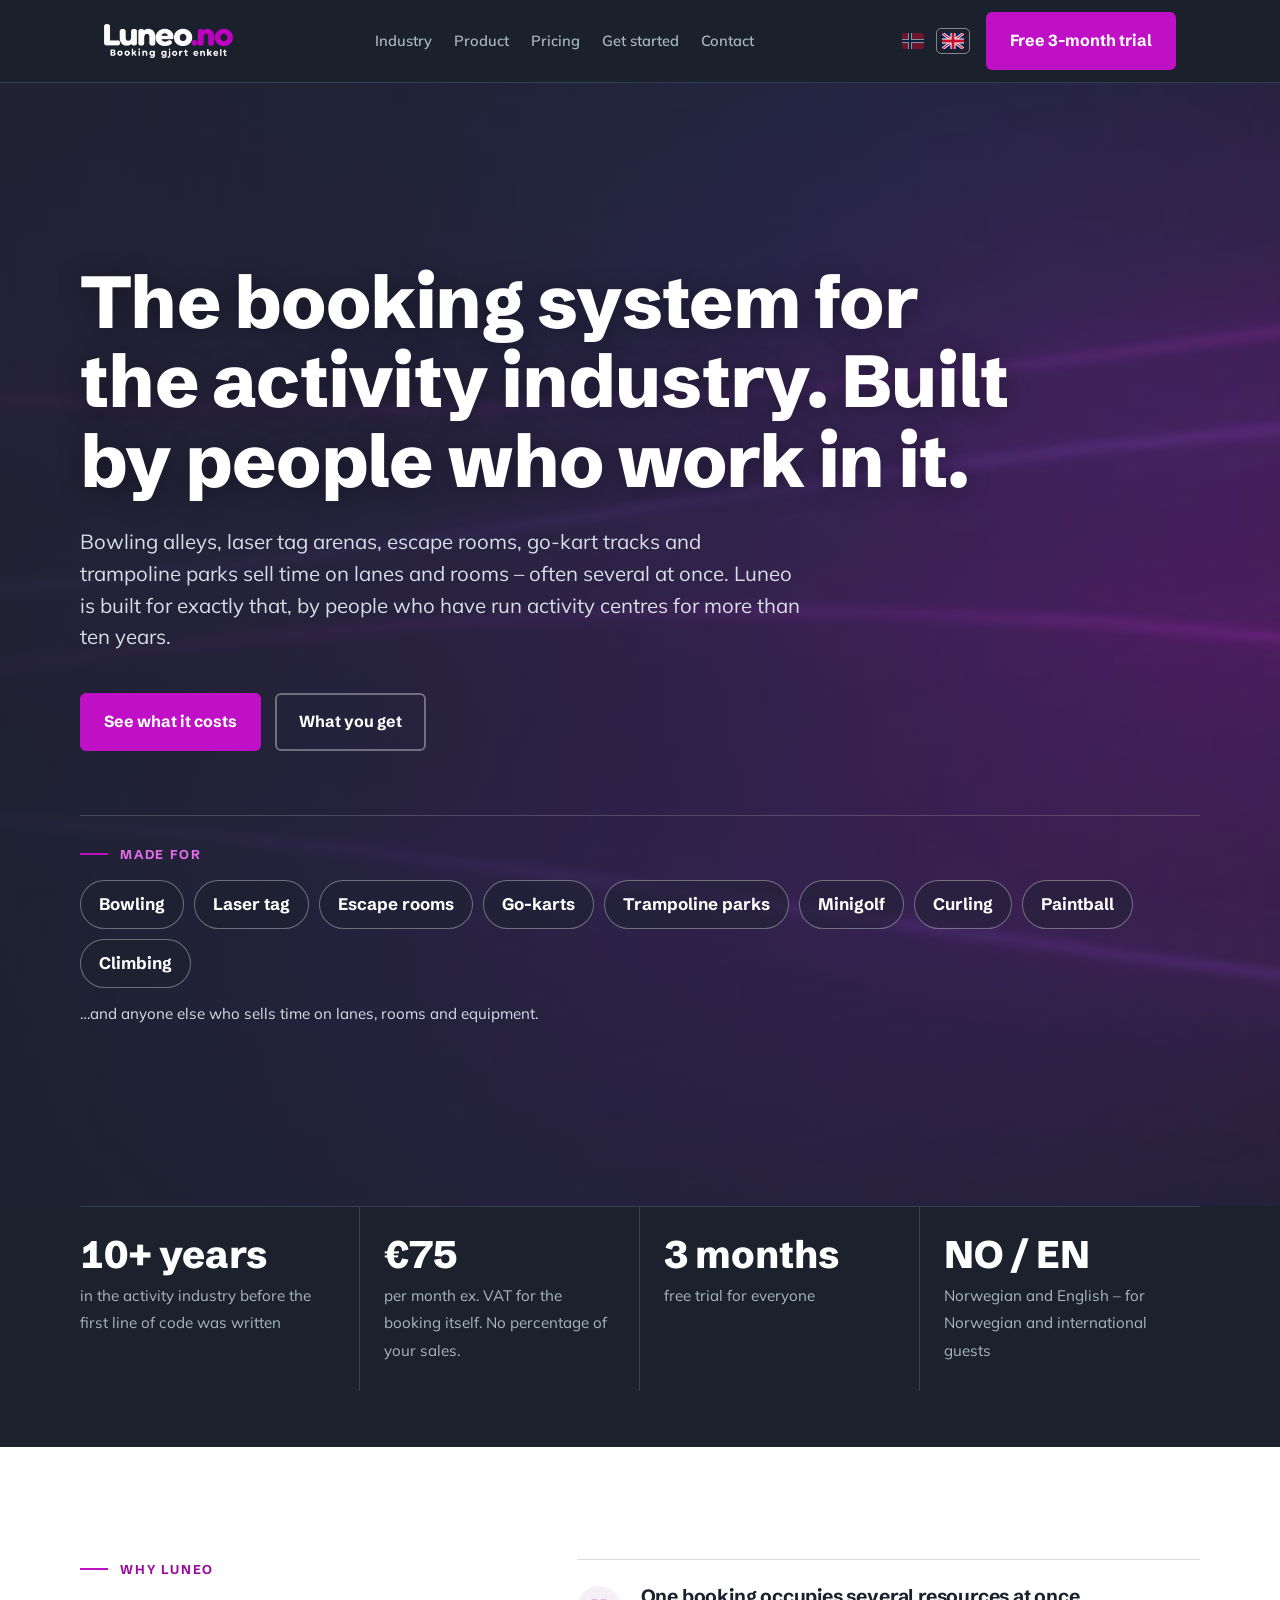
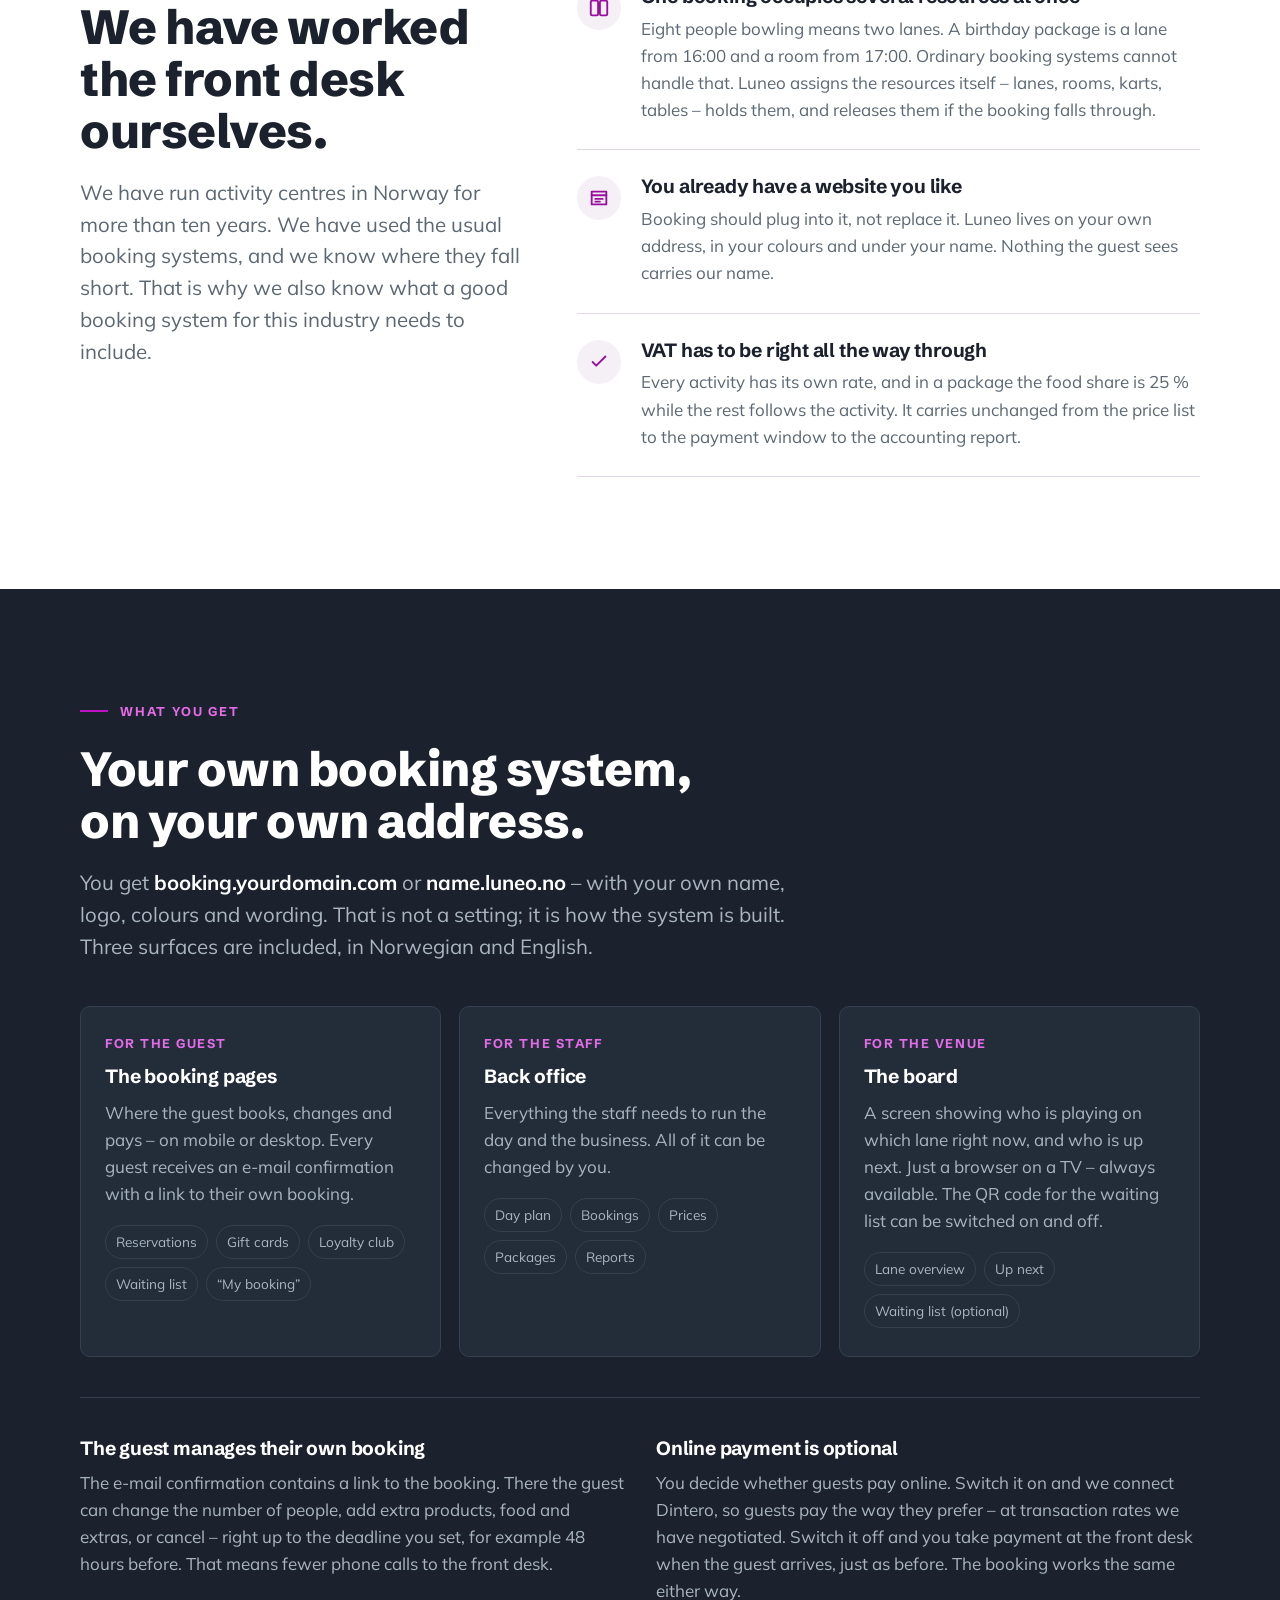
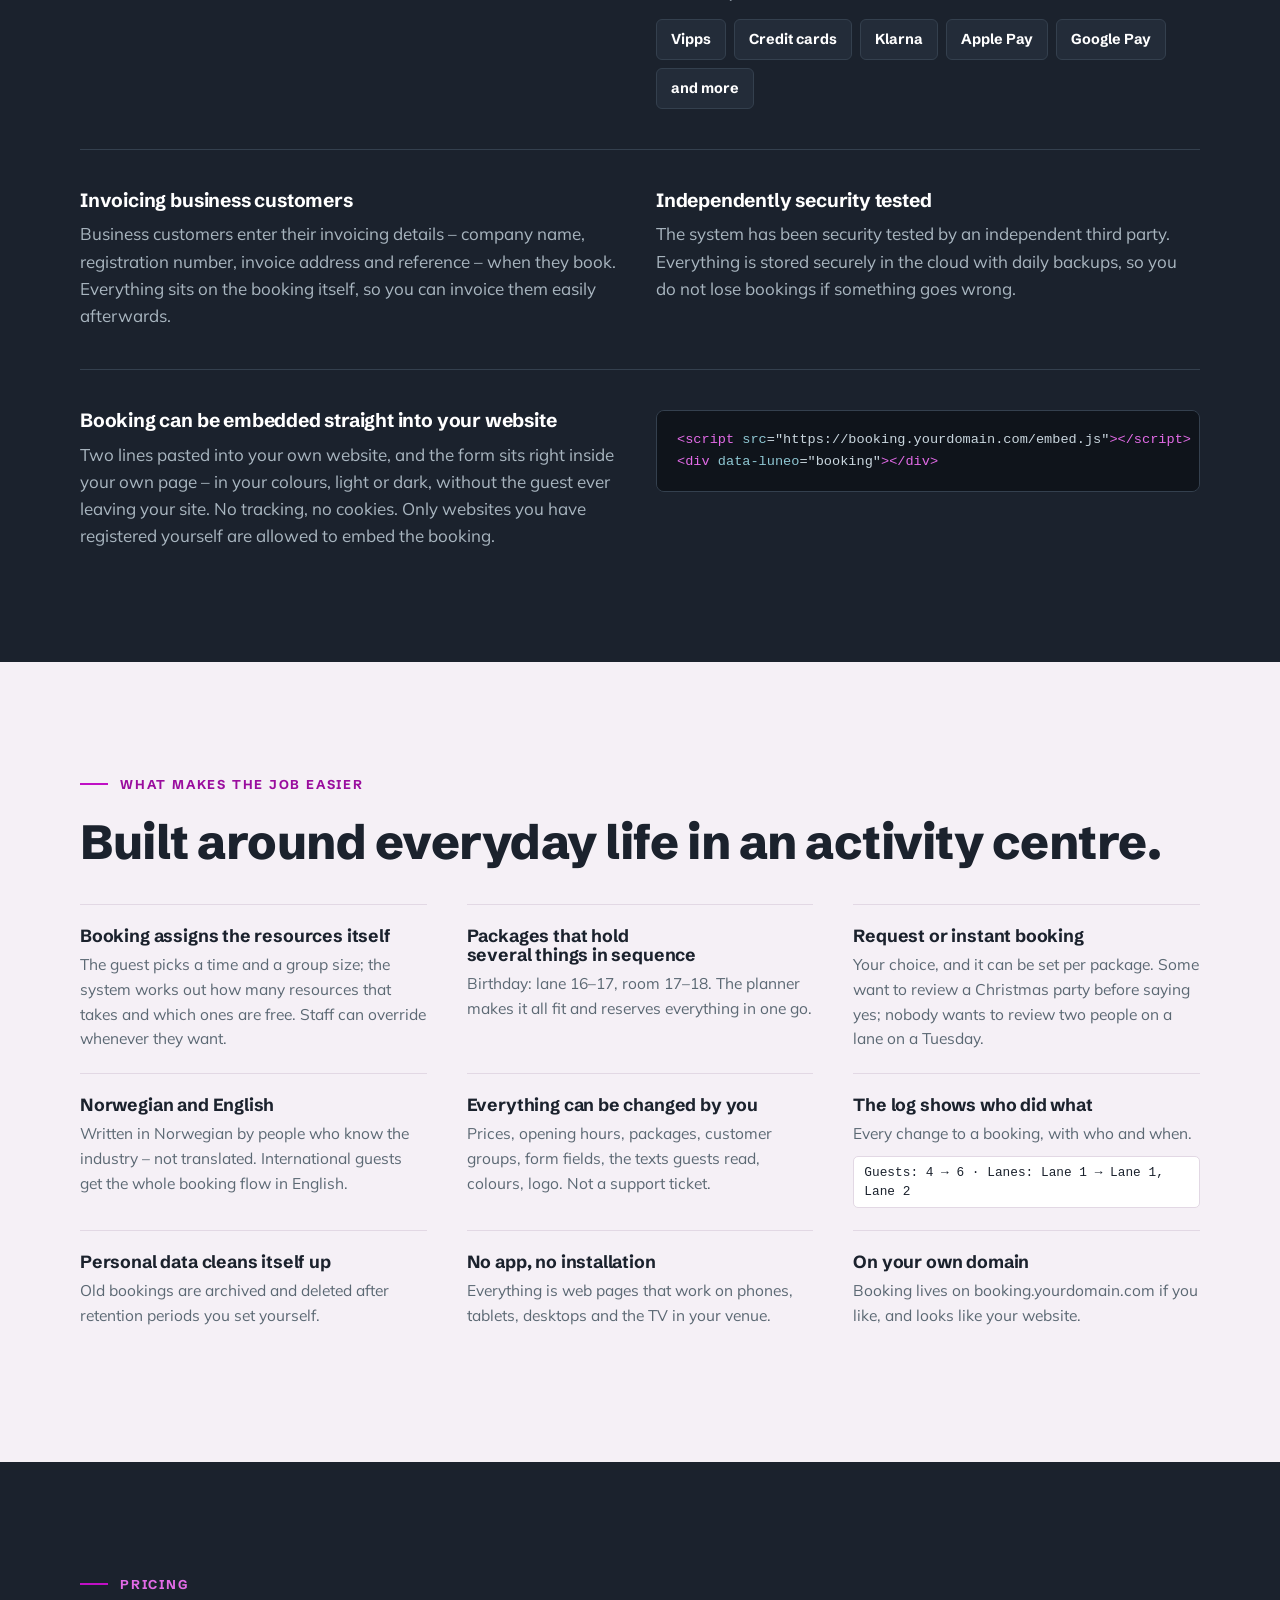
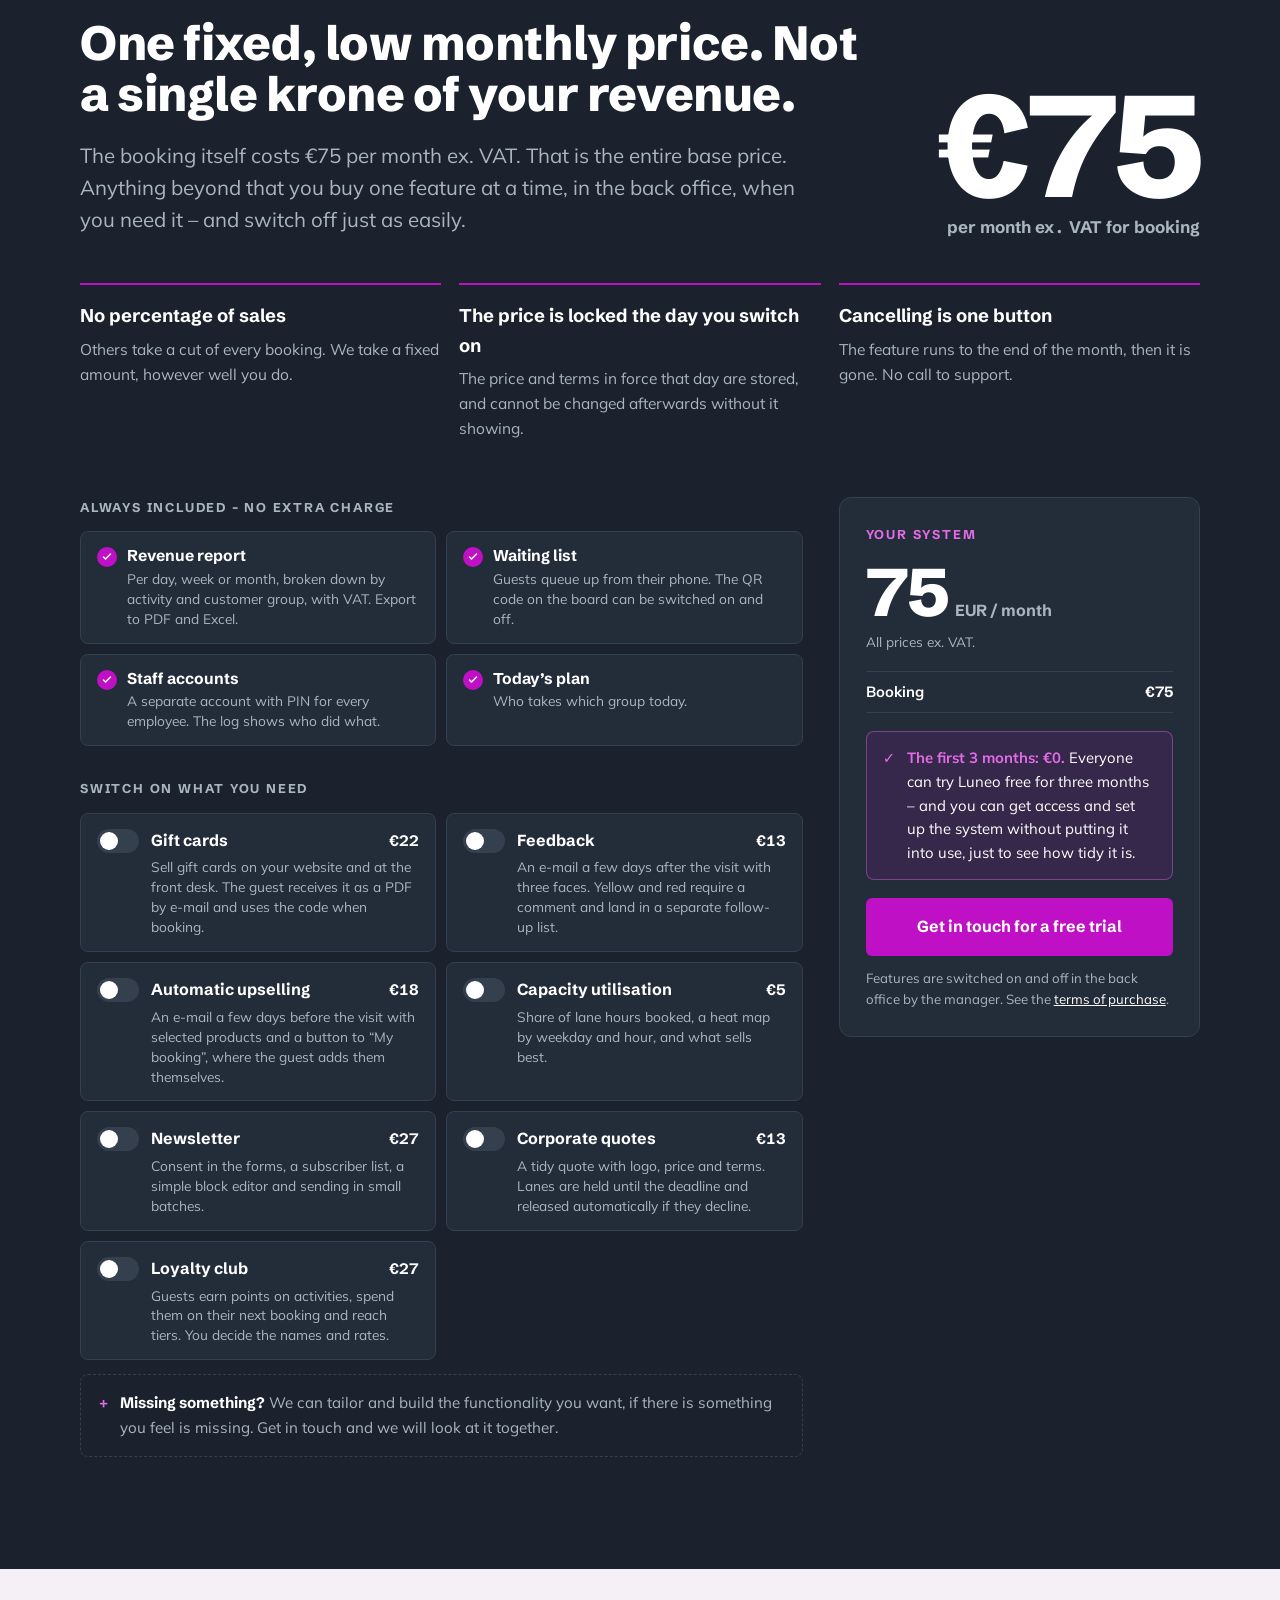
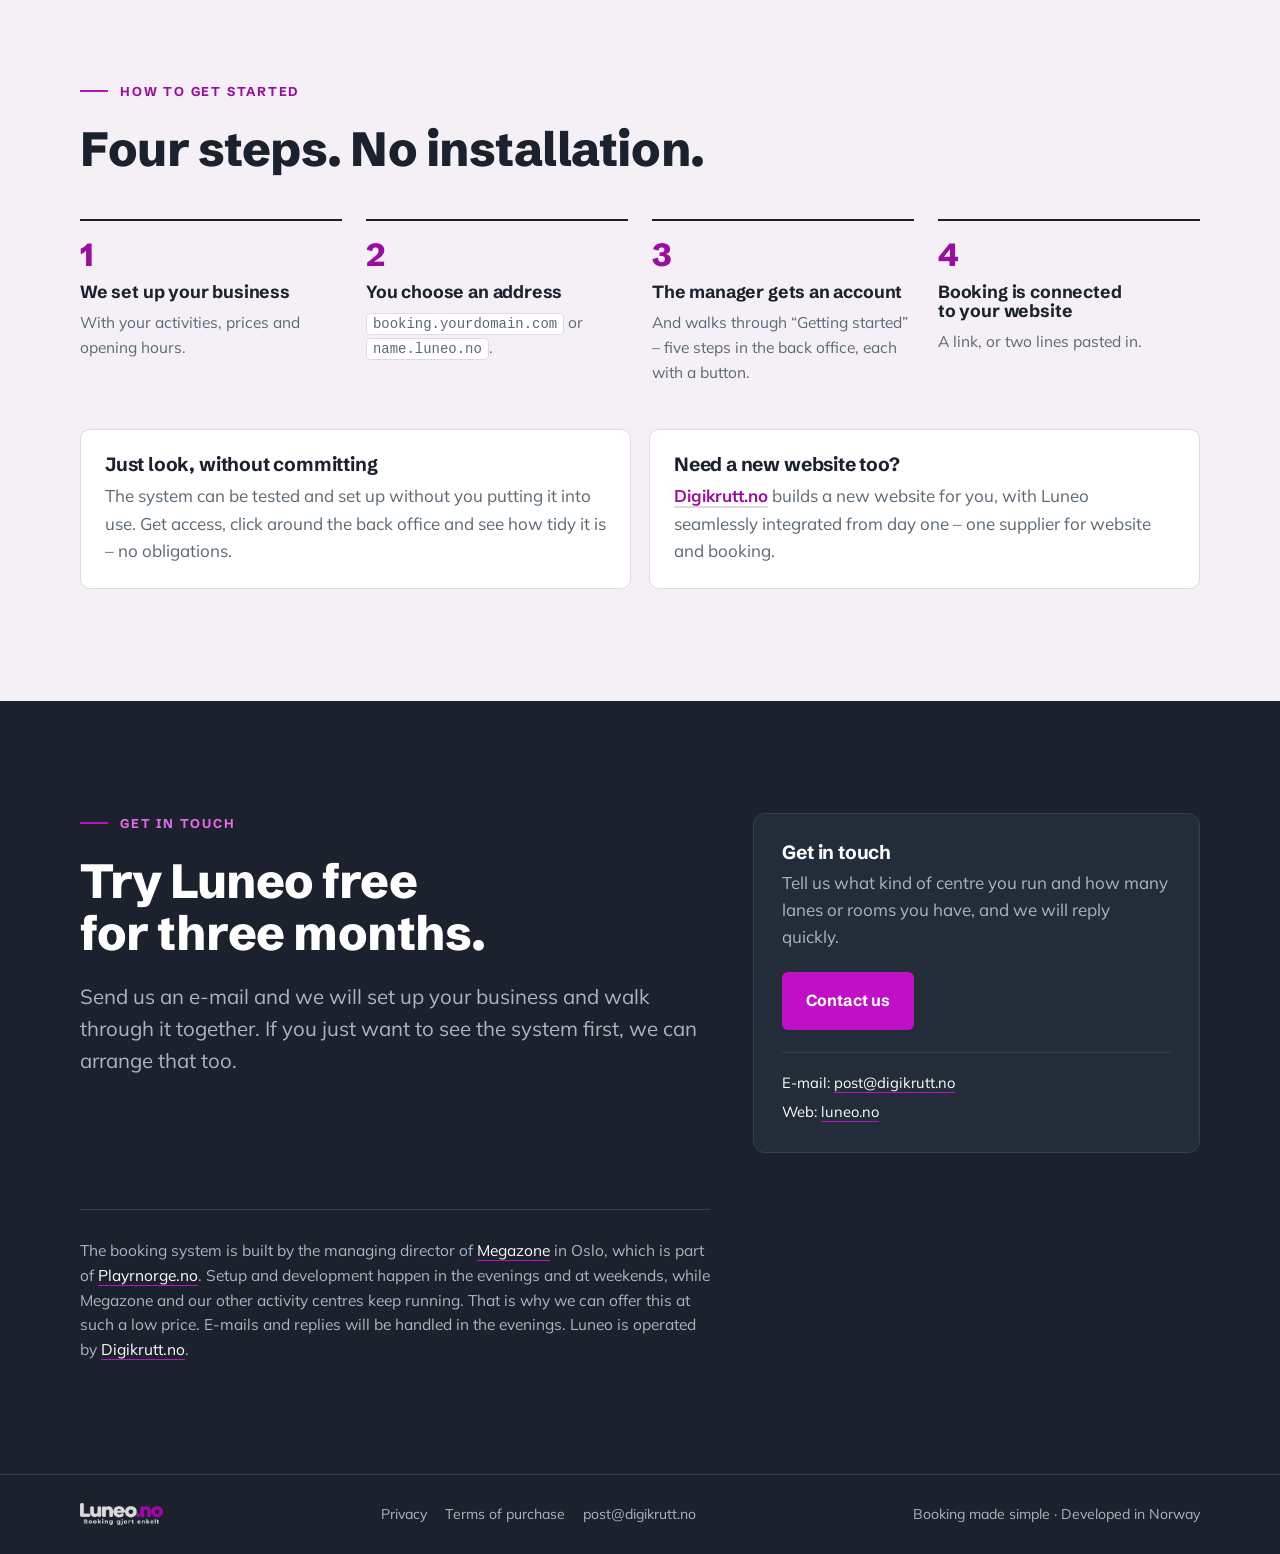
==== commit c397060f: "Ny prisliste: 850 kr / 75 EUR i mnd og nye tilleggspriser Co-Authored-By: Claude Opus 5 <noreply@ant" ====
--- a/en/index.html
+++ b/en/index.html
@@ -387,7 +387,7 @@
 <section class="slide dark" style="padding-block:0 56px">
   <div class="in facts">
     <div><b>10+ years</b><span>in the activity industry before the first line of code was written</span></div>
-    <div><b>€40</b><span>per month ex. VAT for the booking itself. No percentage of your sales.</span></div>
+    <div><b>€75</b><span>per month ex. VAT for the booking itself. No percentage of your sales.</span></div>
     <div><b>3 months</b><span>free trial for everyone</span></div>
     <div><b>NO / EN</b><span>Norwegian and English – for Norwegian and international guests</span></div>
   </div>
@@ -543,9 +543,9 @@
       <div>
         <p class="eyebrow">Pricing</p>
         <h2>One fixed, low monthly price. Not a single krone of your revenue.</h2>
-        <p class="lead" style="margin-top:20px">The booking itself costs €40 per month ex. VAT. That is the entire base price. Anything beyond that you buy one feature at a time, in the back office, when you need it – and switch off just as easily.</p>
-      </div>
-      <div class="bigprice"><span class="n">€40</span><span class="u">per month ex. VAT for booking</span></div>
+        <p class="lead" style="margin-top:20px">The booking itself costs €75 per month ex. VAT. That is the entire base price. Anything beyond that you buy one feature at a time, in the back office, when you need it – and switch off just as easily.</p>
+      </div>
+      <div class="bigprice"><span class="n">€75</span><span class="u">per month ex. VAT for booking</span></div>
     </div>
 
     <div class="promises">
@@ -567,29 +567,29 @@
         <div class="addons">
           <p class="group-title">Switch on what you need</p>
           <ul id="addons" data-base-label="Booking" data-cur-pre="€" data-cur-suf="">
-            <li class="feat" data-price="18">
+            <li class="feat" data-price="22">
               <span class="toggle"><input type="checkbox" id="f-gavekort"><span class="track"></span></span>
-              <div><div class="head"><label class="name" for="f-gavekort">Gift cards</label><span class="price">€18</span></div><div class="desc">Sell gift cards on your website and at the front desk. The guest receives it as a PDF by e-mail and uses the code when booking.</div></div>
+              <div><div class="head"><label class="name" for="f-gavekort">Gift cards</label><span class="price">€22</span></div><div class="desc">Sell gift cards on your website and at the front desk. The guest receives it as a PDF by e-mail and uses the code when booking.</div></div>
             </li>
             <li class="feat" data-price="13">
               <span class="toggle"><input type="checkbox" id="f-tilbakemeldinger"><span class="track"></span></span>
               <div><div class="head"><label class="name" for="f-tilbakemeldinger">Feedback</label><span class="price">€13</span></div><div class="desc">An e-mail a few days after the visit with three faces. Yellow and red require a comment and land in a separate follow-up list.</div></div>
             </li>
-            <li class="feat" data-price="13">
+            <li class="feat" data-price="18">
               <span class="toggle"><input type="checkbox" id="f-mersalg"><span class="track"></span></span>
-              <div><div class="head"><label class="name" for="f-mersalg">Automatic upselling</label><span class="price">€13</span></div><div class="desc">An e-mail a few days before the visit with selected products and a button to “My booking”, where the guest adds them themselves.</div></div>
+              <div><div class="head"><label class="name" for="f-mersalg">Automatic upselling</label><span class="price">€18</span></div><div class="desc">An e-mail a few days before the visit with selected products and a button to “My booking”, where the guest adds them themselves.</div></div>
+            </li>
+            <li class="feat" data-price="5">
+              <span class="toggle"><input type="checkbox" id="f-kapasitet"><span class="track"></span></span>
+              <div><div class="head"><label class="name" for="f-kapasitet">Capacity utilisation</label><span class="price">€5</span></div><div class="desc">Share of lane hours booked, a heat map by weekday and hour, and what sells best.</div></div>
+            </li>
+            <li class="feat" data-price="27">
+              <span class="toggle"><input type="checkbox" id="f-nyhetsbrev"><span class="track"></span></span>
+              <div><div class="head"><label class="name" for="f-nyhetsbrev">Newsletter</label><span class="price">€27</span></div><div class="desc">Consent in the forms, a subscriber list, a simple block editor and sending in small batches.</div></div>
             </li>
             <li class="feat" data-price="13">
-              <span class="toggle"><input type="checkbox" id="f-kapasitet"><span class="track"></span></span>
-              <div><div class="head"><label class="name" for="f-kapasitet">Capacity utilisation</label><span class="price">€13</span></div><div class="desc">Share of lane hours booked, a heat map by weekday and hour, and what sells best.</div></div>
-            </li>
-            <li class="feat" data-price="22">
-              <span class="toggle"><input type="checkbox" id="f-nyhetsbrev"><span class="track"></span></span>
-              <div><div class="head"><label class="name" for="f-nyhetsbrev">Newsletter</label><span class="price">€22</span></div><div class="desc">Consent in the forms, a subscriber list, a simple block editor and sending in small batches.</div></div>
-            </li>
-            <li class="feat" data-price="22">
               <span class="toggle"><input type="checkbox" id="f-bedrift"><span class="track"></span></span>
-              <div><div class="head"><label class="name" for="f-bedrift">Corporate quotes</label><span class="price">€22</span></div><div class="desc">A tidy quote with logo, price and terms. Lanes are held until the deadline and released automatically if they decline.</div></div>
+              <div><div class="head"><label class="name" for="f-bedrift">Corporate quotes</label><span class="price">€13</span></div><div class="desc">A tidy quote with logo, price and terms. Lanes are held until the deadline and released automatically if they decline.</div></div>
             </li>
             <li class="feat" data-price="27">
               <span class="toggle"><input type="checkbox" id="f-kundeklubb"><span class="track"></span></span>
@@ -602,10 +602,10 @@
 
       <aside class="summary" aria-live="polite">
         <p class="group-title">Your system</p>
-        <div class="total"><span id="total">40</span><small>EUR / month</small></div>
+        <div class="total"><span id="total">75</span><small>EUR / month</small></div>
         <p class="vat">All prices ex. VAT.</p>
         <ul class="lines" id="lines">
-          <li class="base"><span>Booking</span><span>€40</span></li>
+          <li class="base"><span>Booking</span><span>€75</span></li>
         </ul>
         <div class="trial">
           <span aria-hidden="true" style="color:var(--accent-tint);font-weight:800">✓</span>
@@ -683,7 +683,7 @@
   var $ = function(sel){ return root.querySelector(sel); };
 
   /* ---- priskalkulator ---- */
-  var BASE = 40;
+  var BASE = 75;
   var list = $('#addons');
   var totalEl = $('#total');
   var linesEl = $('#lines');
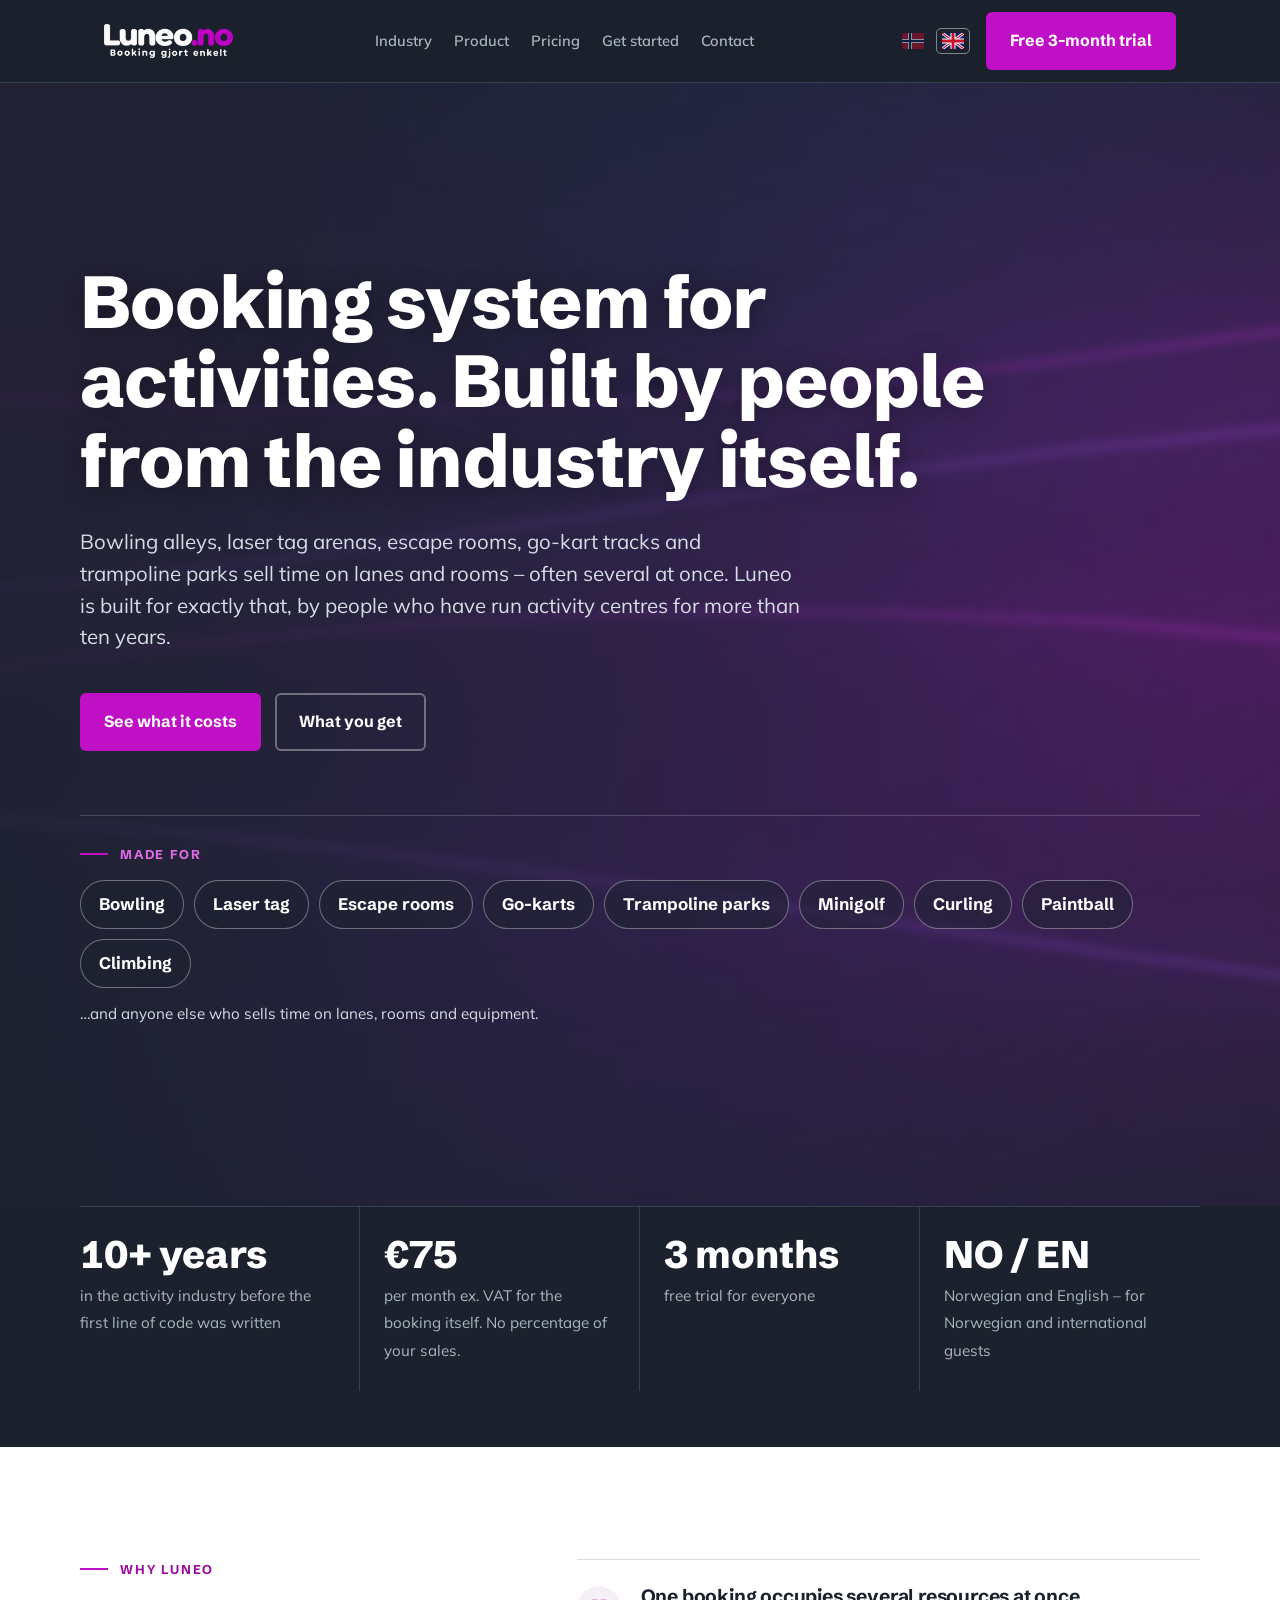
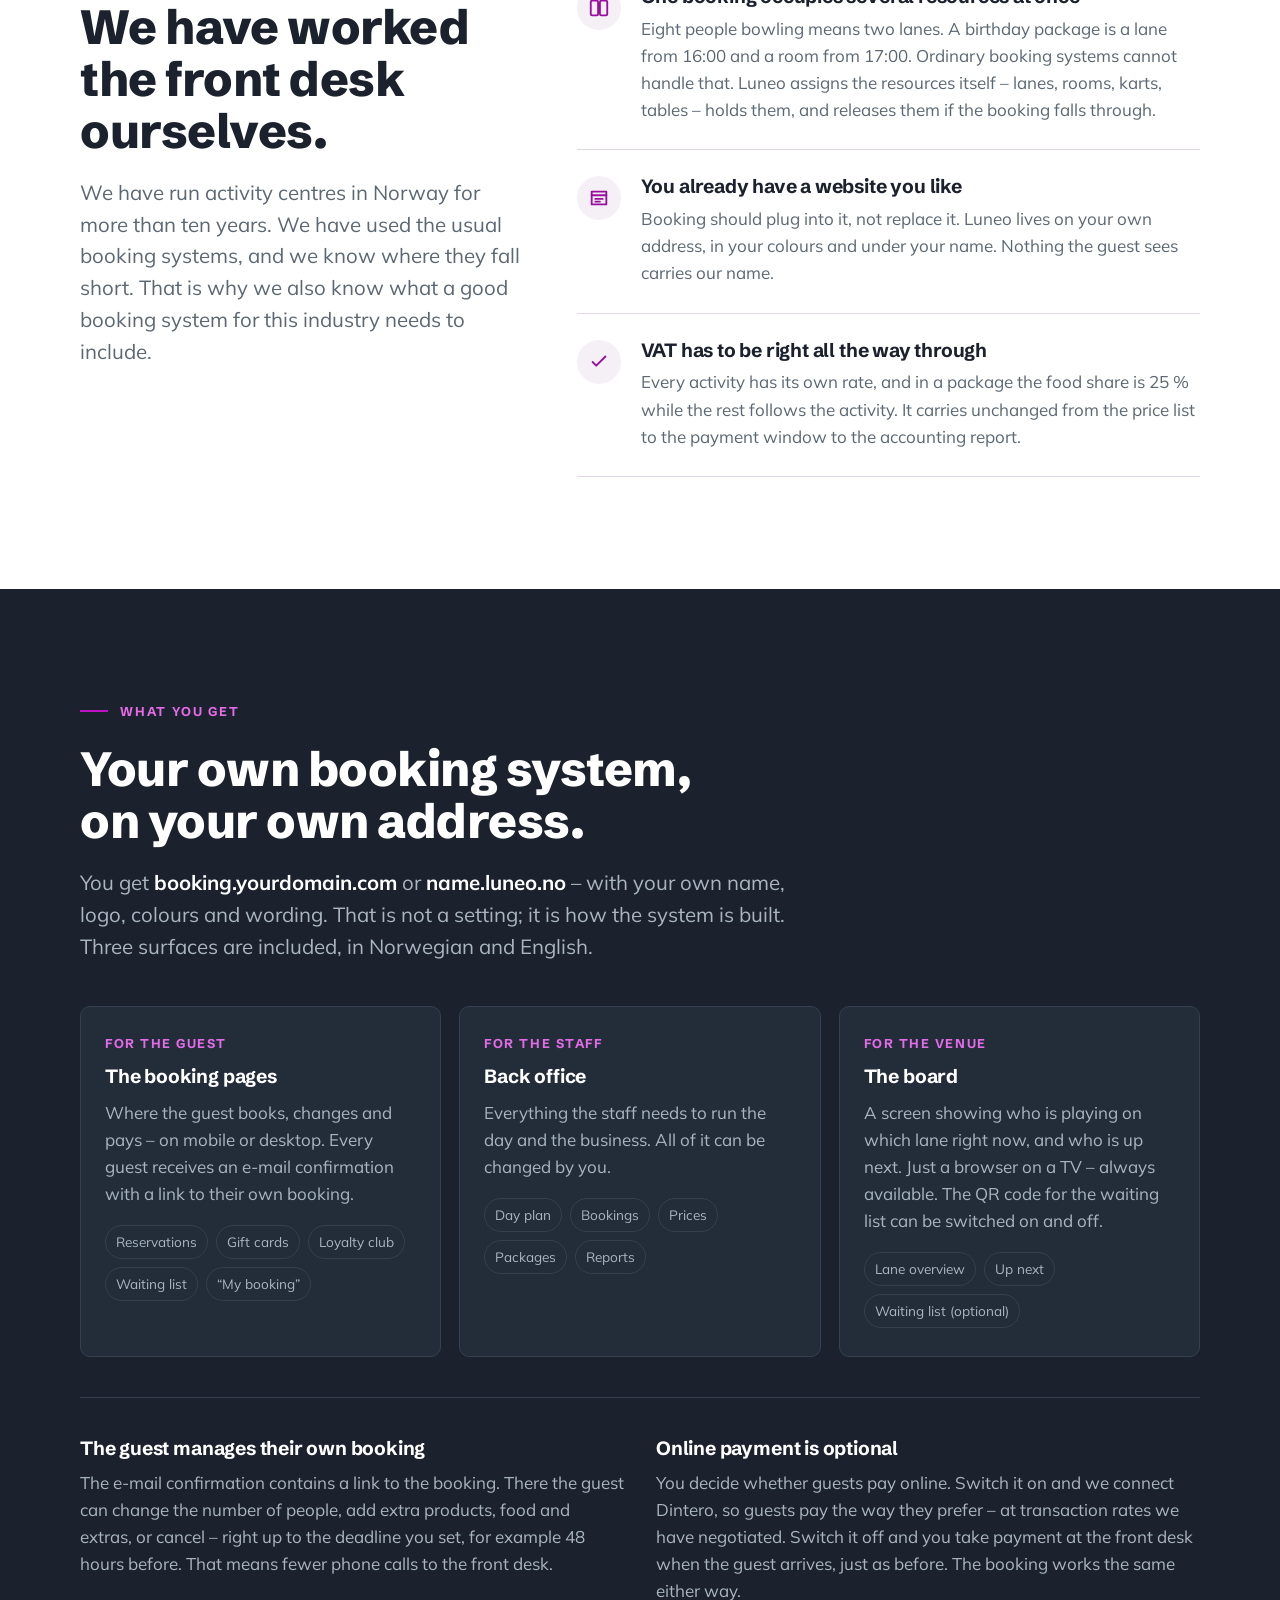
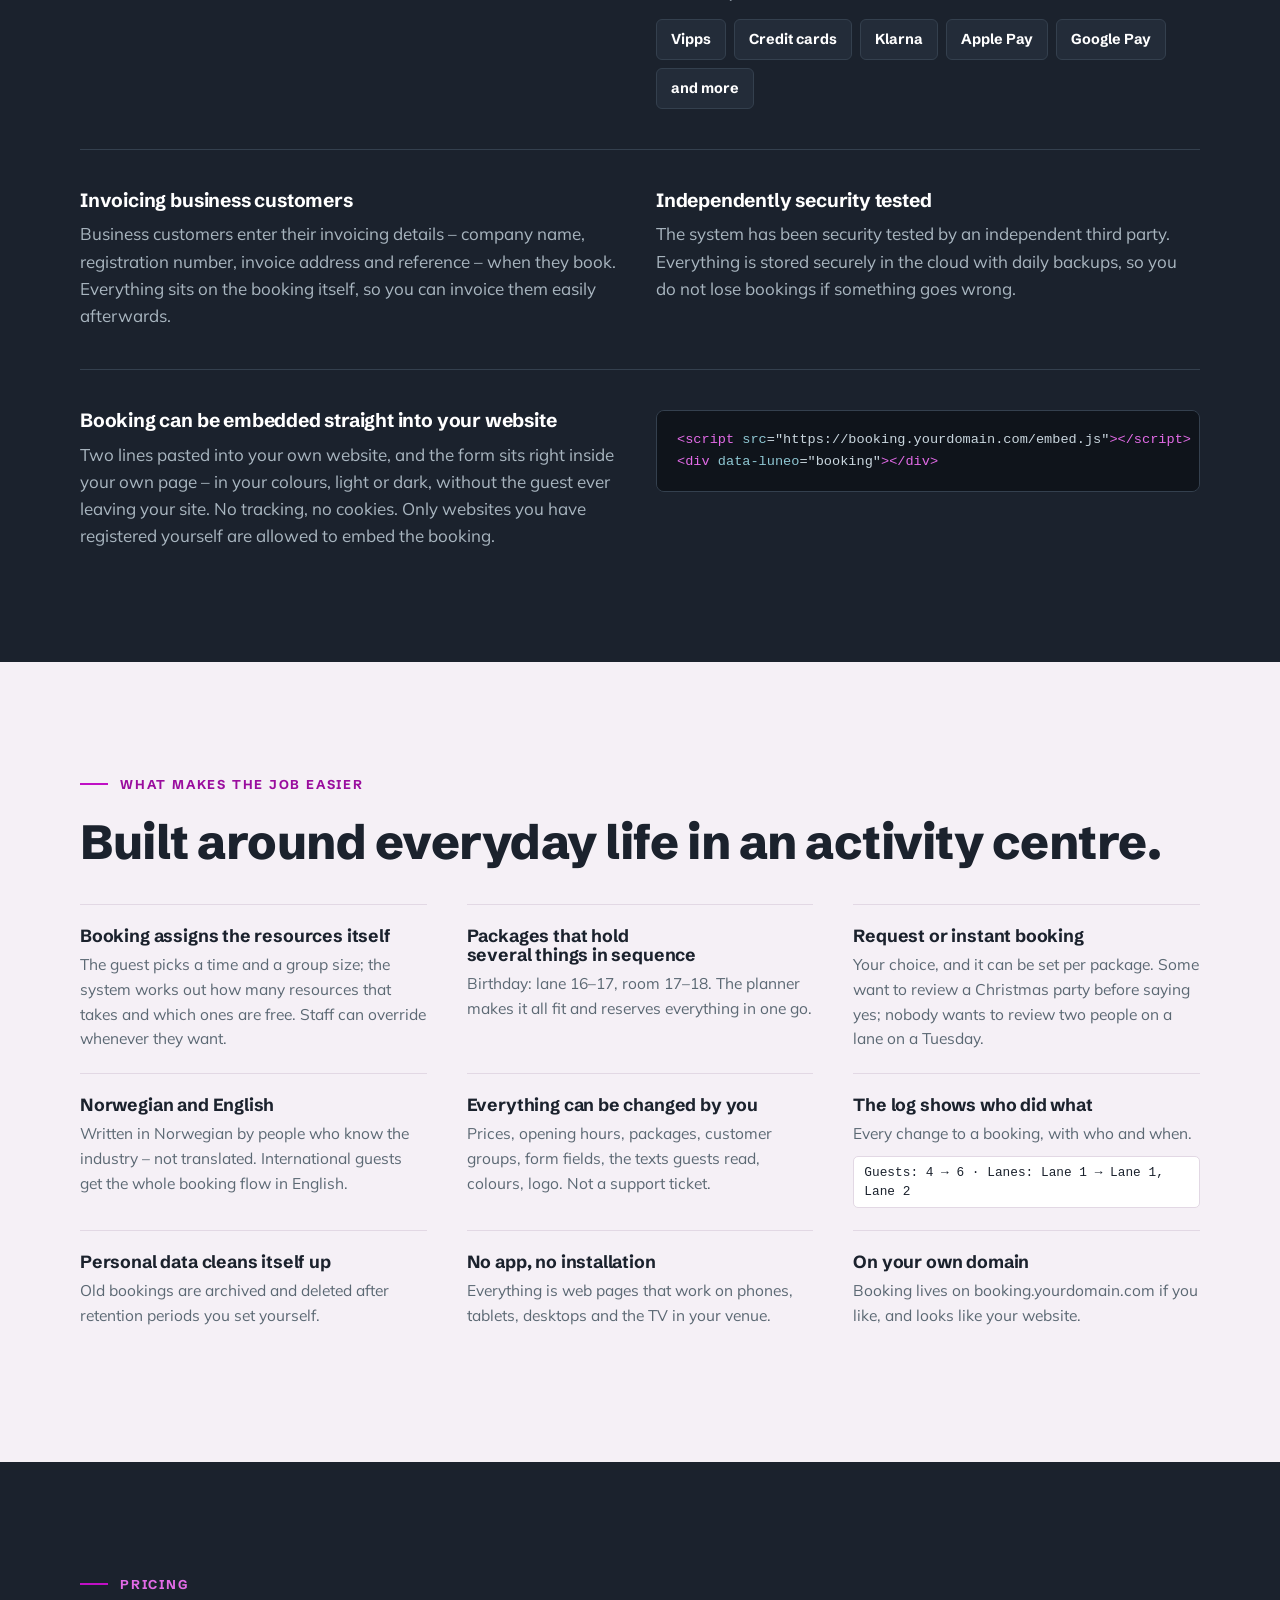
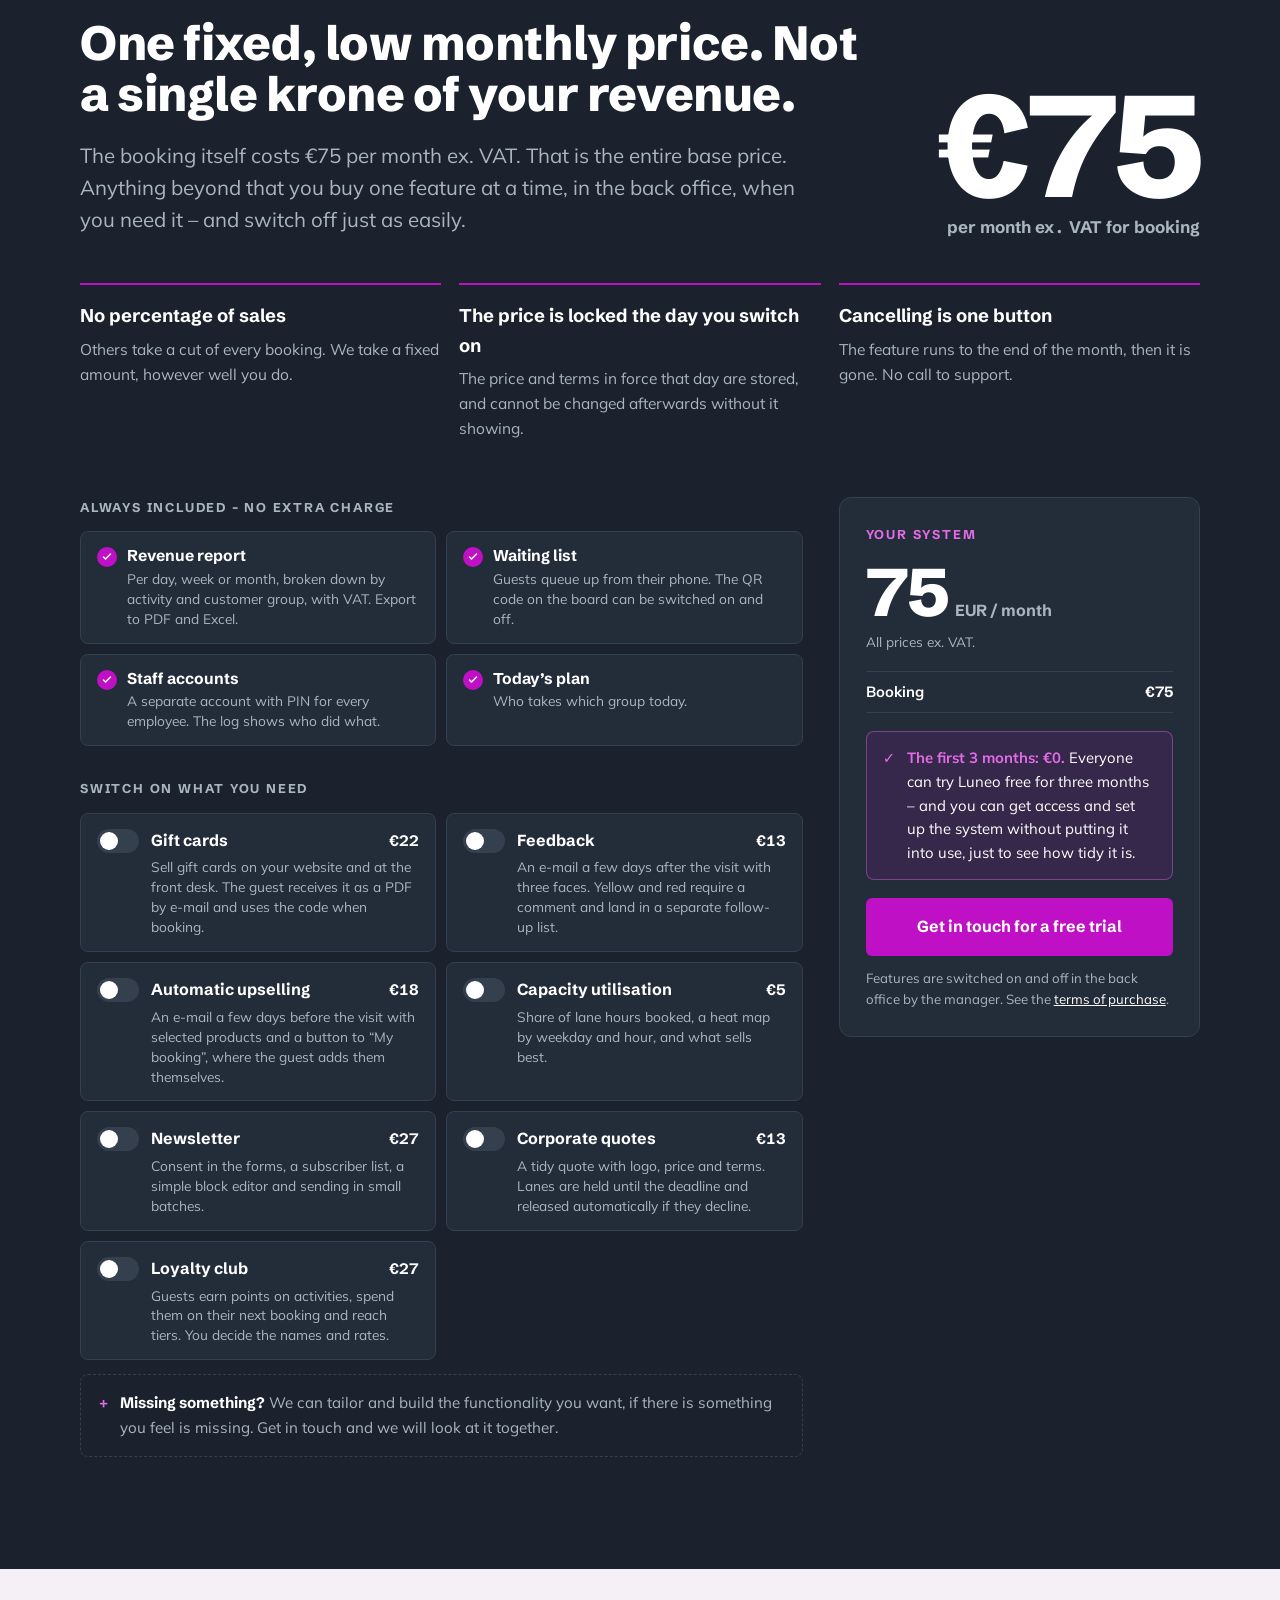
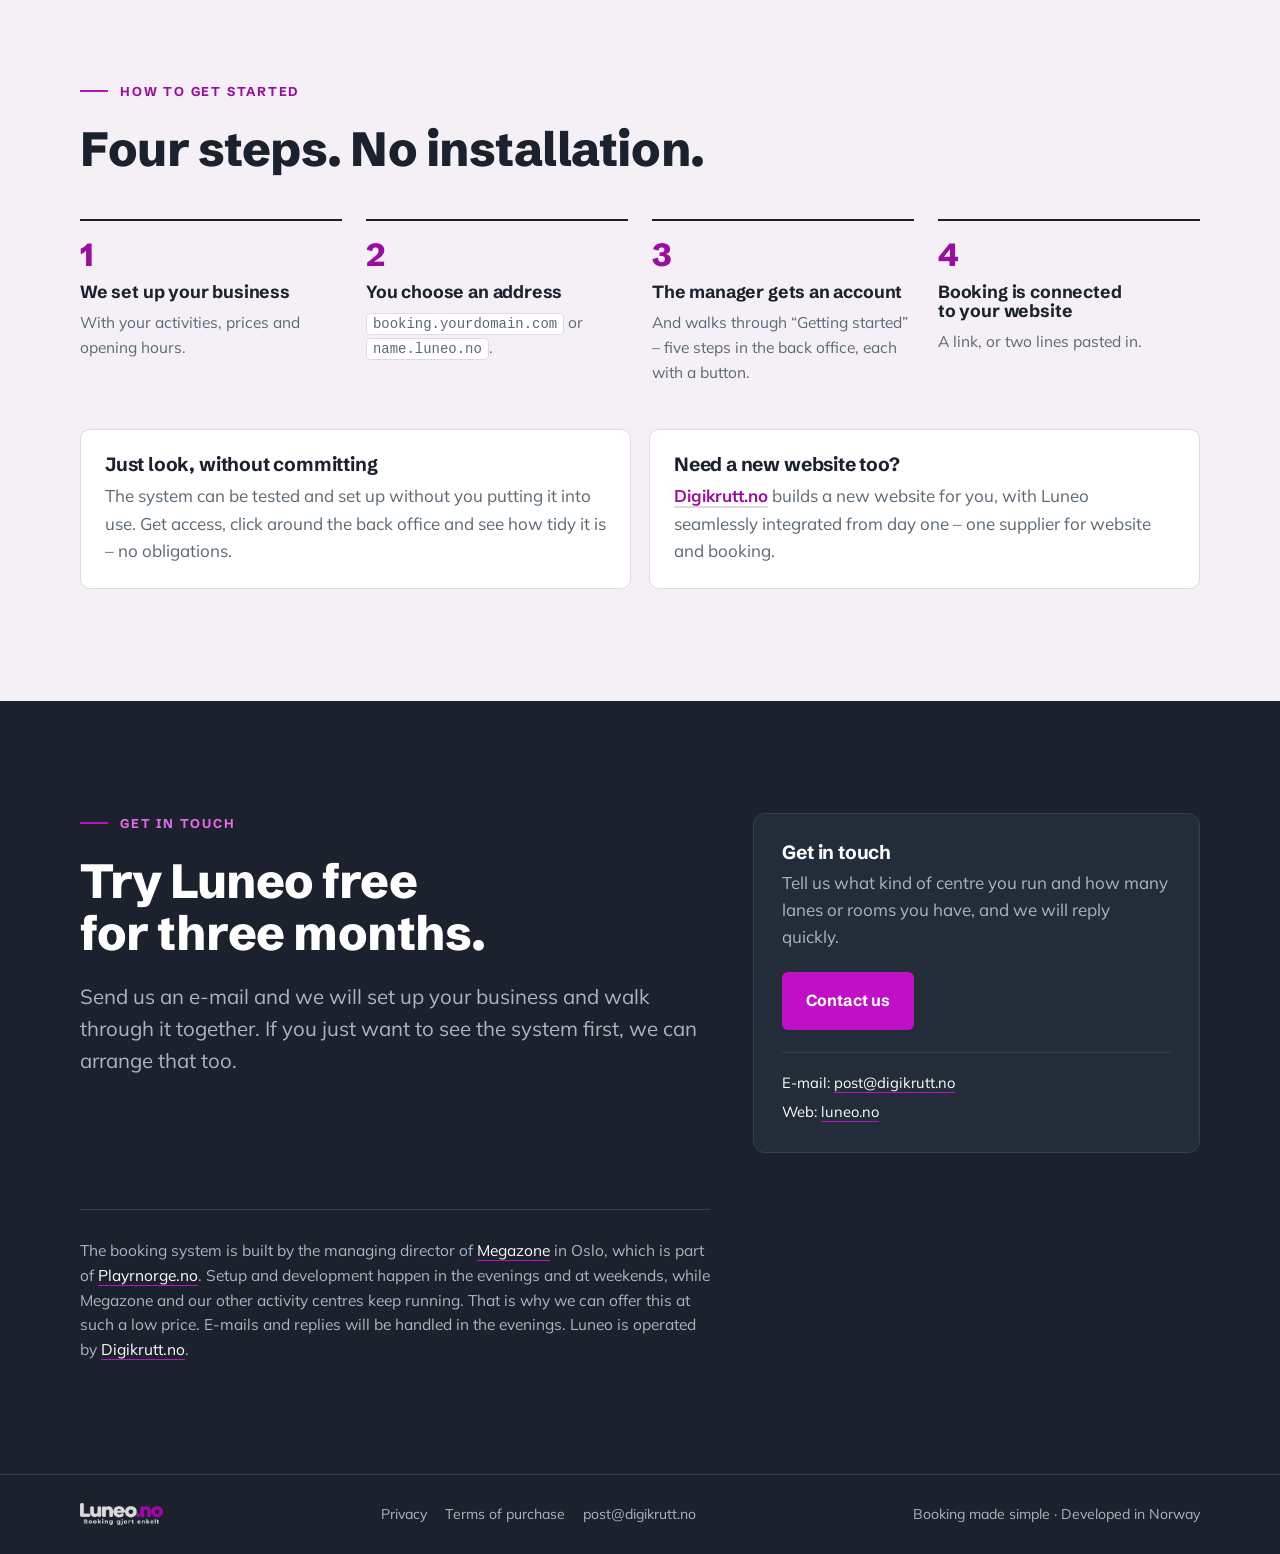
==== commit 488e5b3a: "Ny hovedoverskrift Co-Authored-By: Claude Opus 5 <noreply@anthropic.com> Claude-Session: https://cla" ====
--- a/en/index.html
+++ b/en/index.html
@@ -367,7 +367,7 @@
   </div>
   <div class="shade" aria-hidden="true"></div>
   <div class="in">
-    <h1>The booking system for the activity industry. Built by people who work in it.</h1>
+    <h1>Booking system for activities. Built by people from the industry itself.</h1>
     <p class="lead">Bowling alleys, laser tag arenas, escape rooms, go-kart tracks and trampoline parks sell time on lanes and rooms – often several at once. Luneo is built for exactly that, by people who have run activity centres for more than ten years.</p>
     <div class="cta">
       <a class="btn primary" href="#pricing">See what it costs</a>
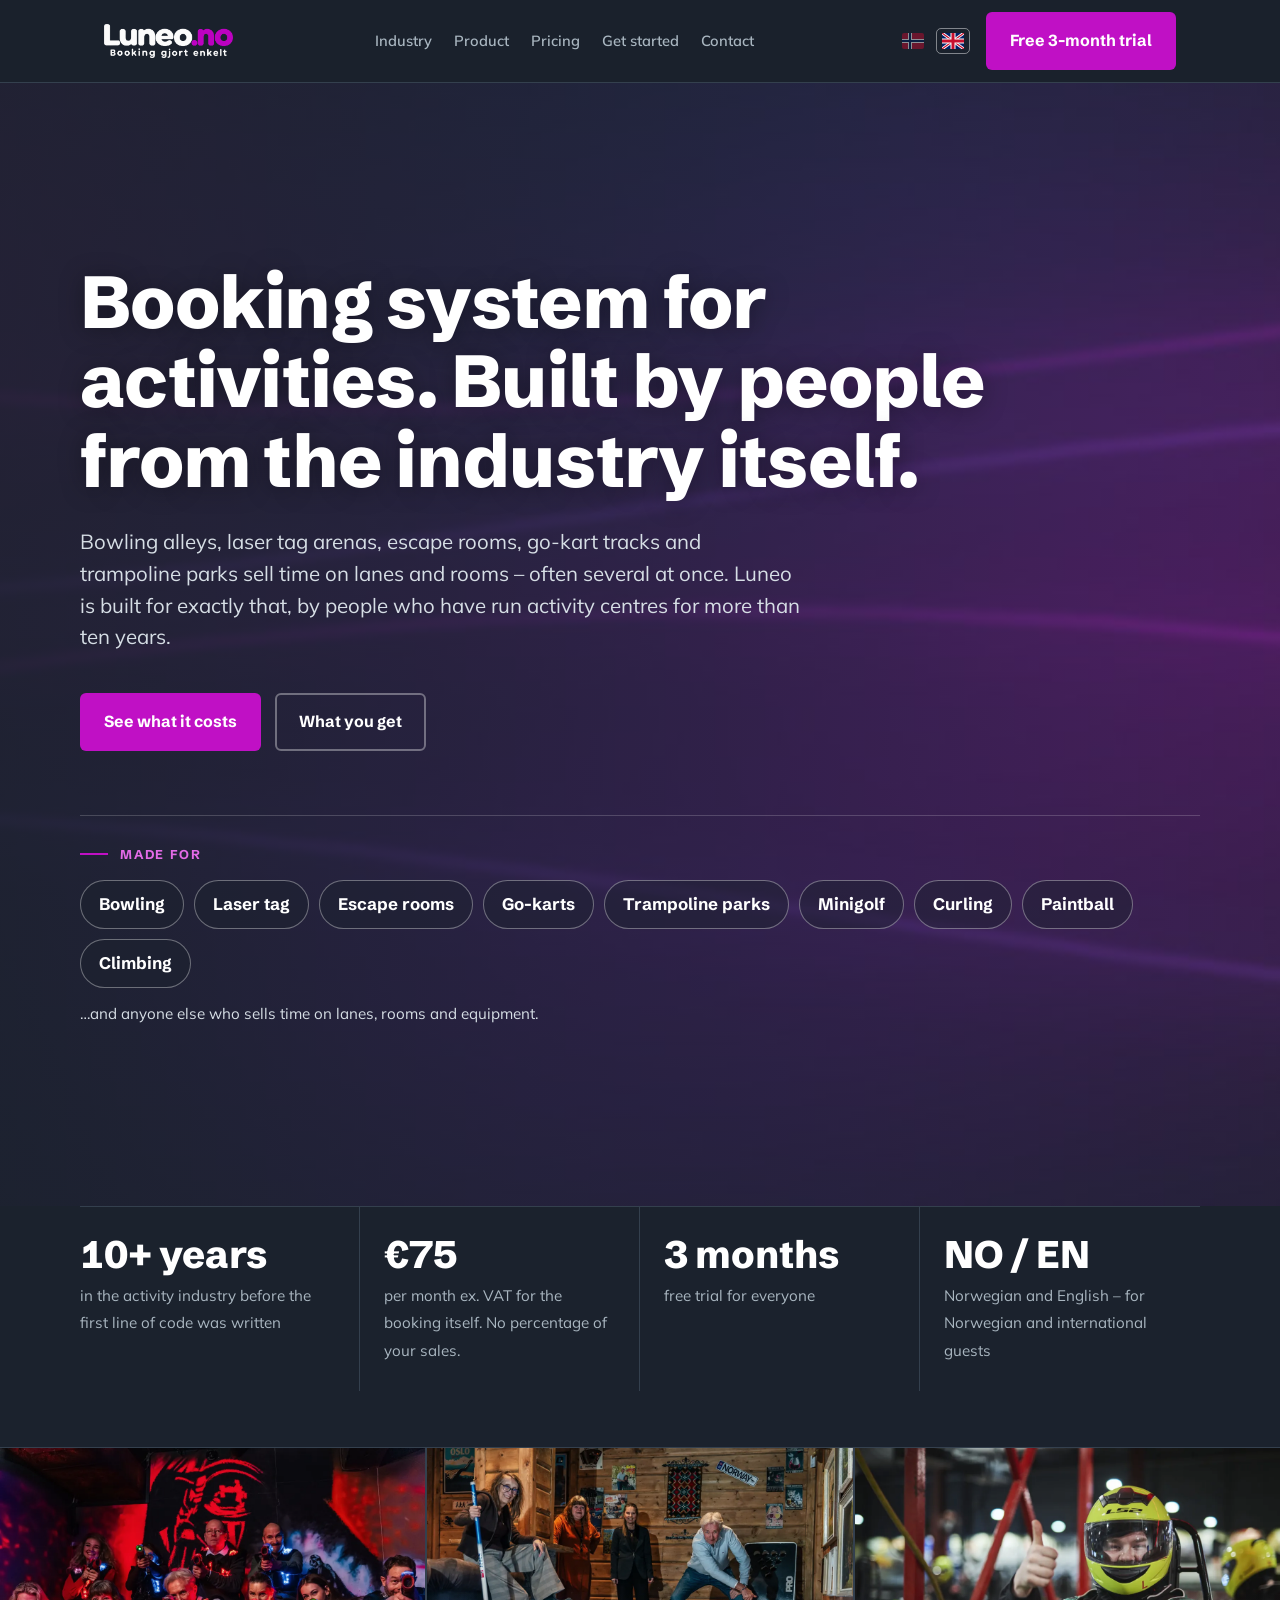
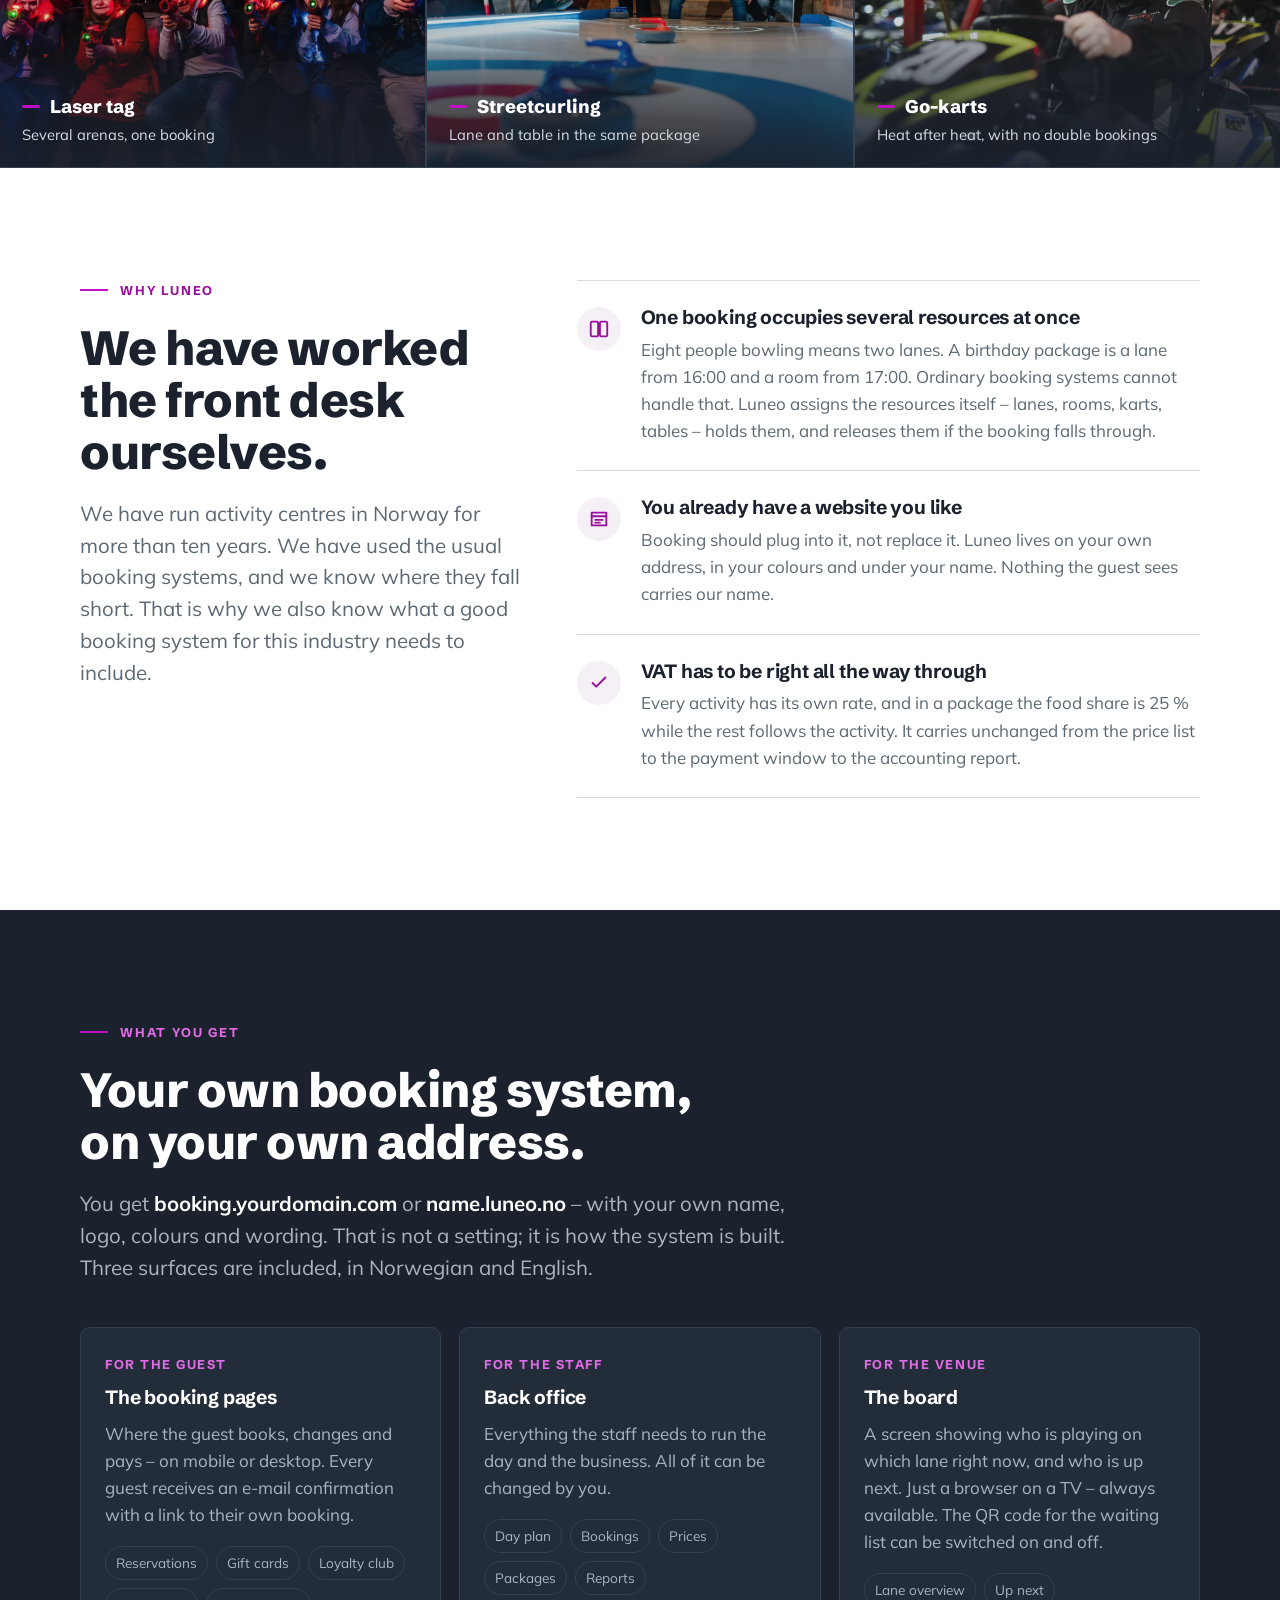
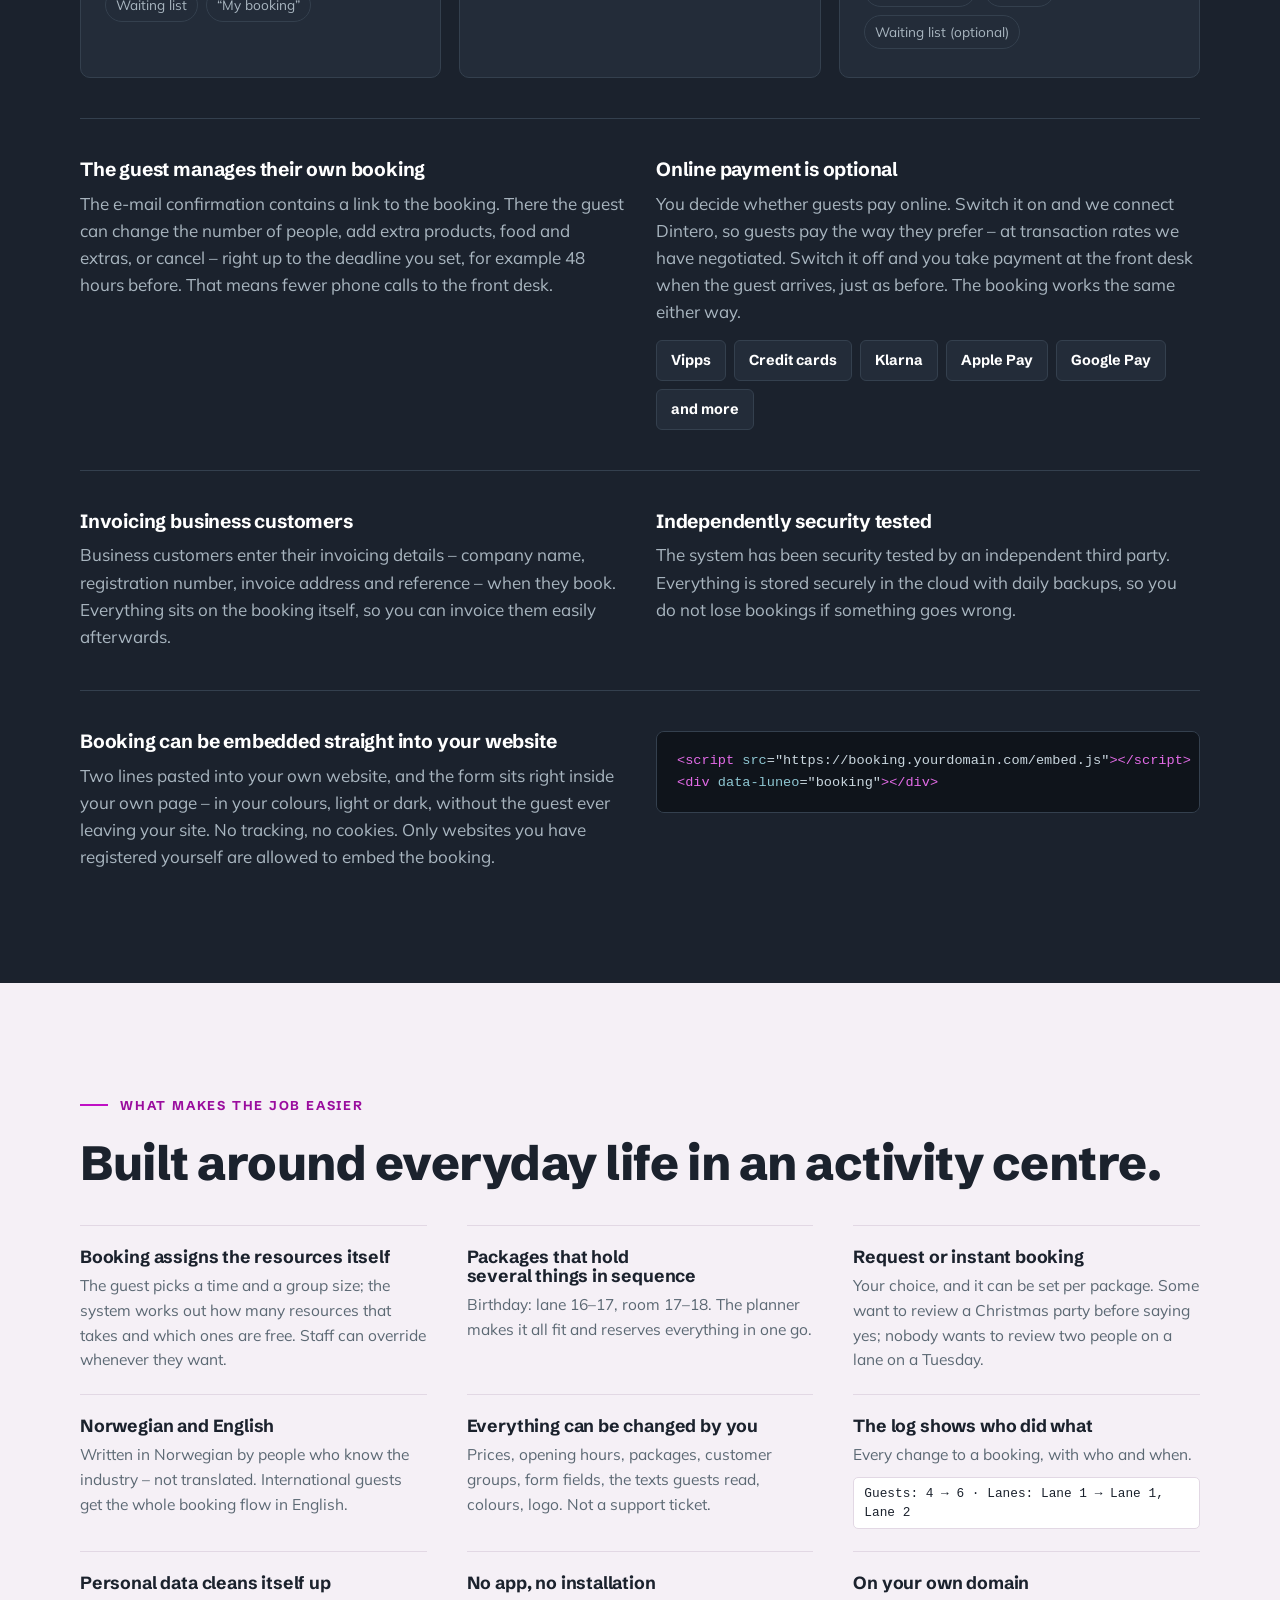
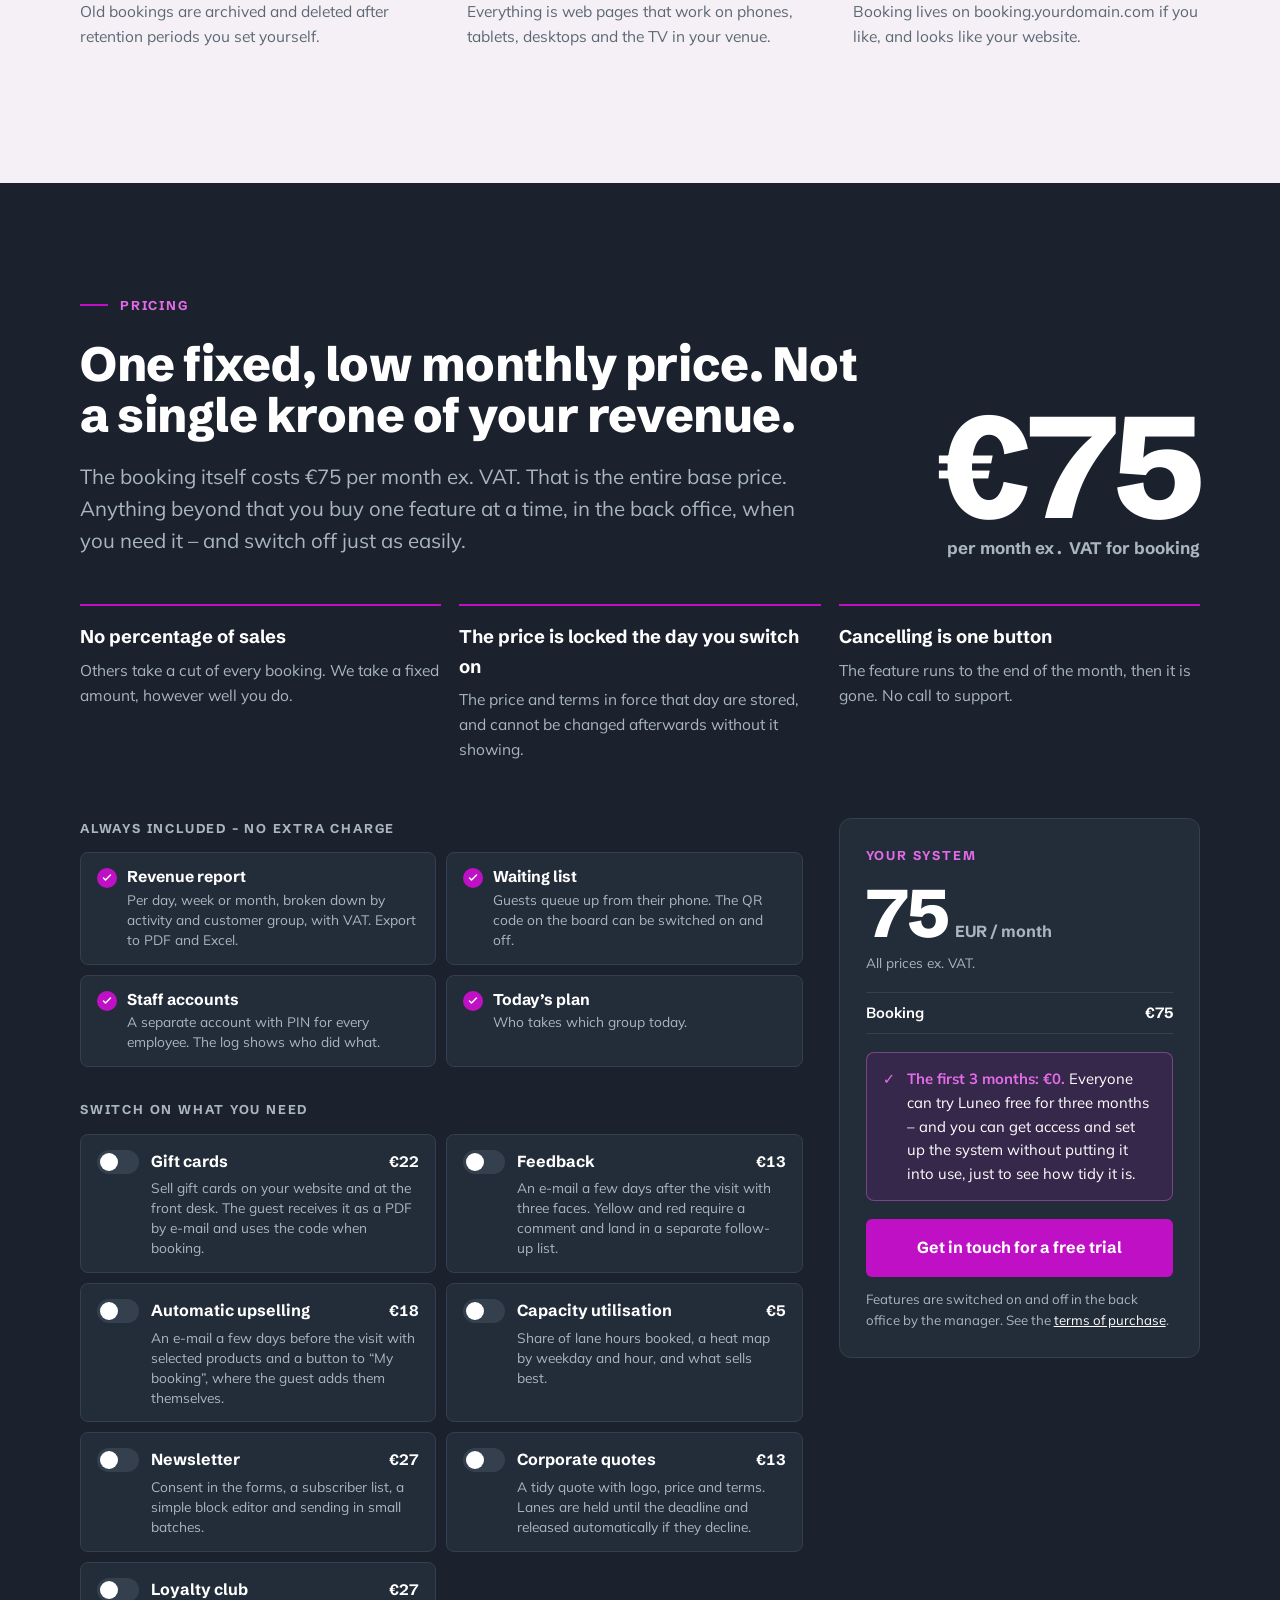
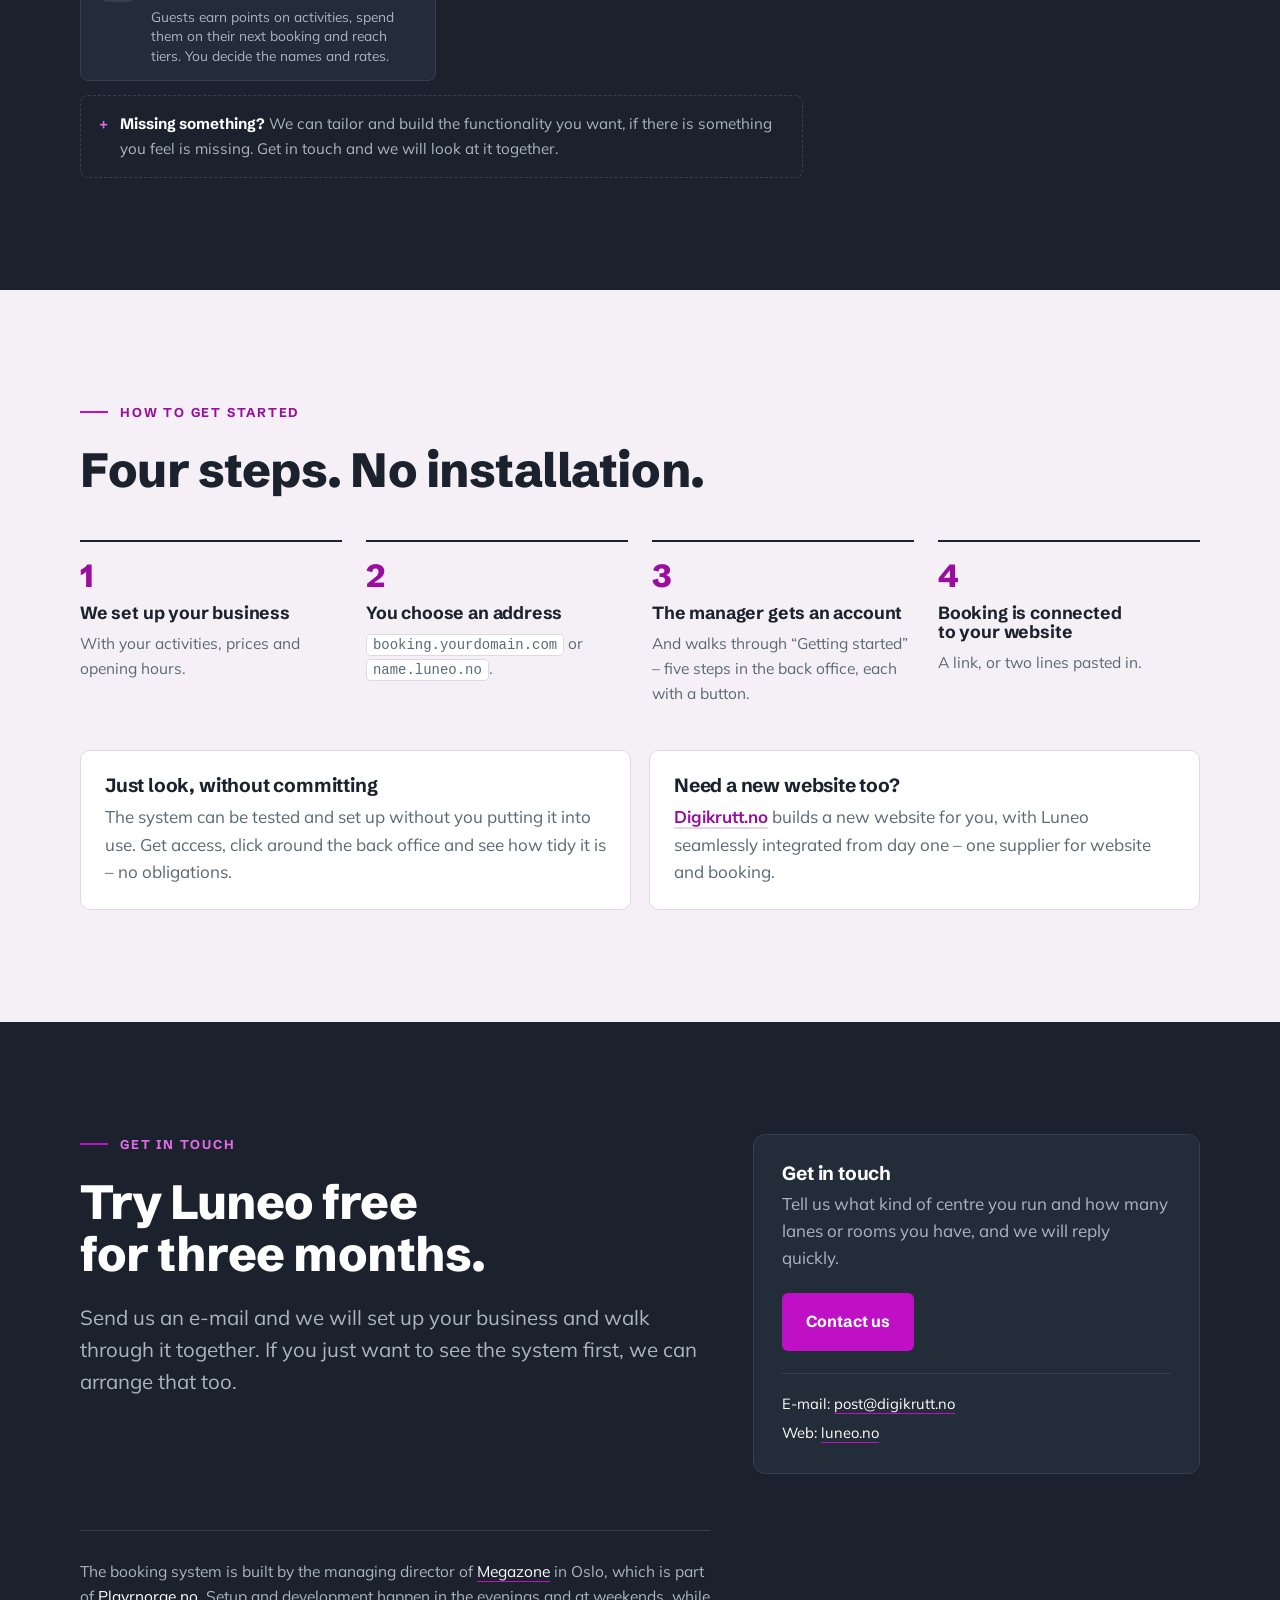
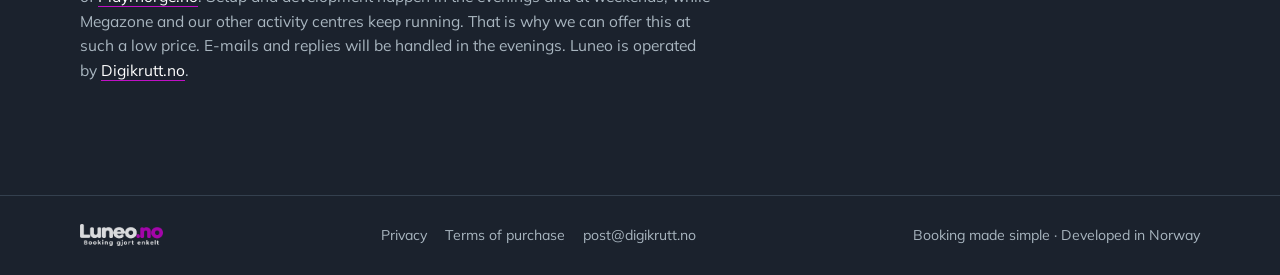
==== commit 2132669c: "Legg inn bildeband fra aktivitetssentrene Co-Authored-By: Claude Opus 5 <noreply@anthropic.com> Clau" ====
--- a/en/index.html
+++ b/en/index.html
@@ -138,6 +138,35 @@
   }
   .fits .more{margin-top:14px;color:#D6DEE5;font-size:.95rem}
 
+  /* ---------- bildebånd ---------- */
+  .shots{
+    display:grid;grid-template-columns:repeat(3,minmax(0,1fr));gap:2px;
+    background:var(--ink-line);border-block:1px solid var(--ink-line);
+  }
+  .shot{position:relative;margin:0;overflow:hidden;aspect-ratio:4/3;background:var(--ink)}
+  .shot img{width:100%;height:100%;object-fit:cover;display:block;transition:transform .7s cubic-bezier(.2,.7,.3,1),filter .4s ease;filter:saturate(.9)}
+  .shot::after{
+    content:"";position:absolute;inset:0;pointer-events:none;
+    background:linear-gradient(180deg,rgba(27,34,45,0) 45%,rgba(27,34,45,.55) 72%,rgba(27,34,45,.92) 100%);
+  }
+  .shot figcaption{
+    position:absolute;left:0;right:0;bottom:0;z-index:1;padding:20px 22px;
+    display:flex;flex-direction:column;gap:2px;
+  }
+  .shot figcaption b{
+    font-family:var(--display);font-weight:800;font-size:1.15rem;color:var(--white);
+    display:flex;align-items:center;gap:10px;
+  }
+  .shot figcaption b::before{content:"";width:18px;height:3px;border-radius:2px;background:var(--accent);transition:width .4s ease}
+  .shot figcaption span{color:#D6DEE5;font-size:.92rem}
+  .shot:hover img,.shot:focus-within img{transform:scale(1.05);filter:none}
+  .shot:hover figcaption b::before{width:42px}
+  @media (prefers-reduced-motion:reduce){.shot img{transition:none}.shot:hover img{transform:none}}
+  @media (max-width:760px){
+    .shots{grid-template-columns:1fr}
+    .shot{aspect-ratio:16/10}
+  }
+
   /* ---------- fakta-stripe ---------- */
   .facts{display:grid;grid-template-columns:repeat(4,1fr);border-top:1px solid var(--ink-line)}
   .facts > div{padding:28px 24px 28px 0;border-right:1px solid var(--ink-line)}
@@ -391,6 +420,22 @@
     <div><b>3 months</b><span>free trial for everyone</span></div>
     <div><b>NO / EN</b><span>Norwegian and English – for Norwegian and international guests</span></div>
   </div>
+</section>
+
+<!-- ================= PHOTO BAND ================= -->
+<section class="shots" aria-label="From activity centres">
+  <figure class="shot">
+    <img src="../img/laser.webp" alt="Guests in a laser tag arena with taggers and vests" loading="lazy" width="1200" height="900">
+    <figcaption><b>Laser tag</b><span>Several arenas, one booking</span></figcaption>
+  </figure>
+  <figure class="shot">
+    <img src="../img/curling.webp" alt="Guests playing streetcurling in a bar" loading="lazy" width="1200" height="900">
+    <figcaption><b>Streetcurling</b><span>Lane and table in the same package</span></figcaption>
+  </figure>
+  <figure class="shot">
+    <img src="../img/gokart.webp" alt="Driver in a helmet giving a thumbs up from a go-kart" loading="lazy" width="1200" height="900">
+    <figcaption><b>Go-karts</b><span>Heat after heat, with no double bookings</span></figcaption>
+  </figure>
 </section>
 
 <!-- ================= BRANSJEN ================= -->
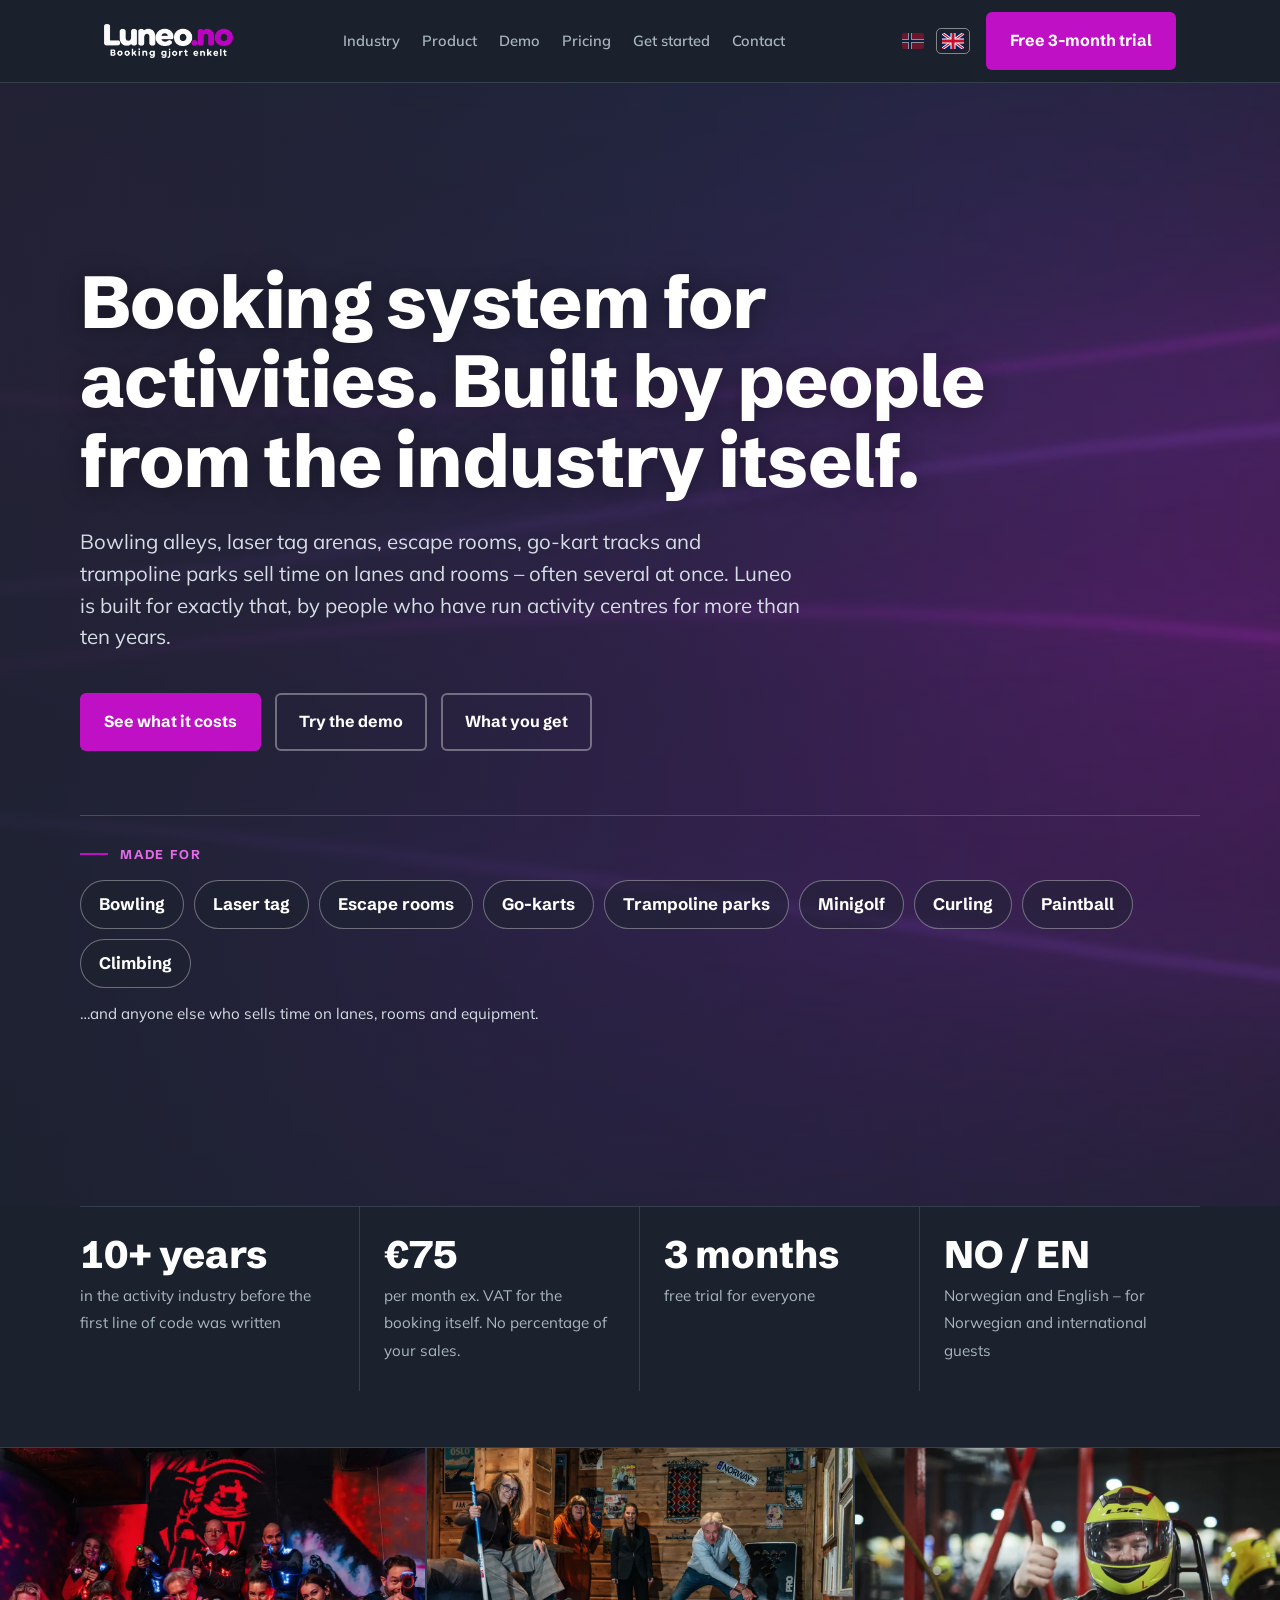
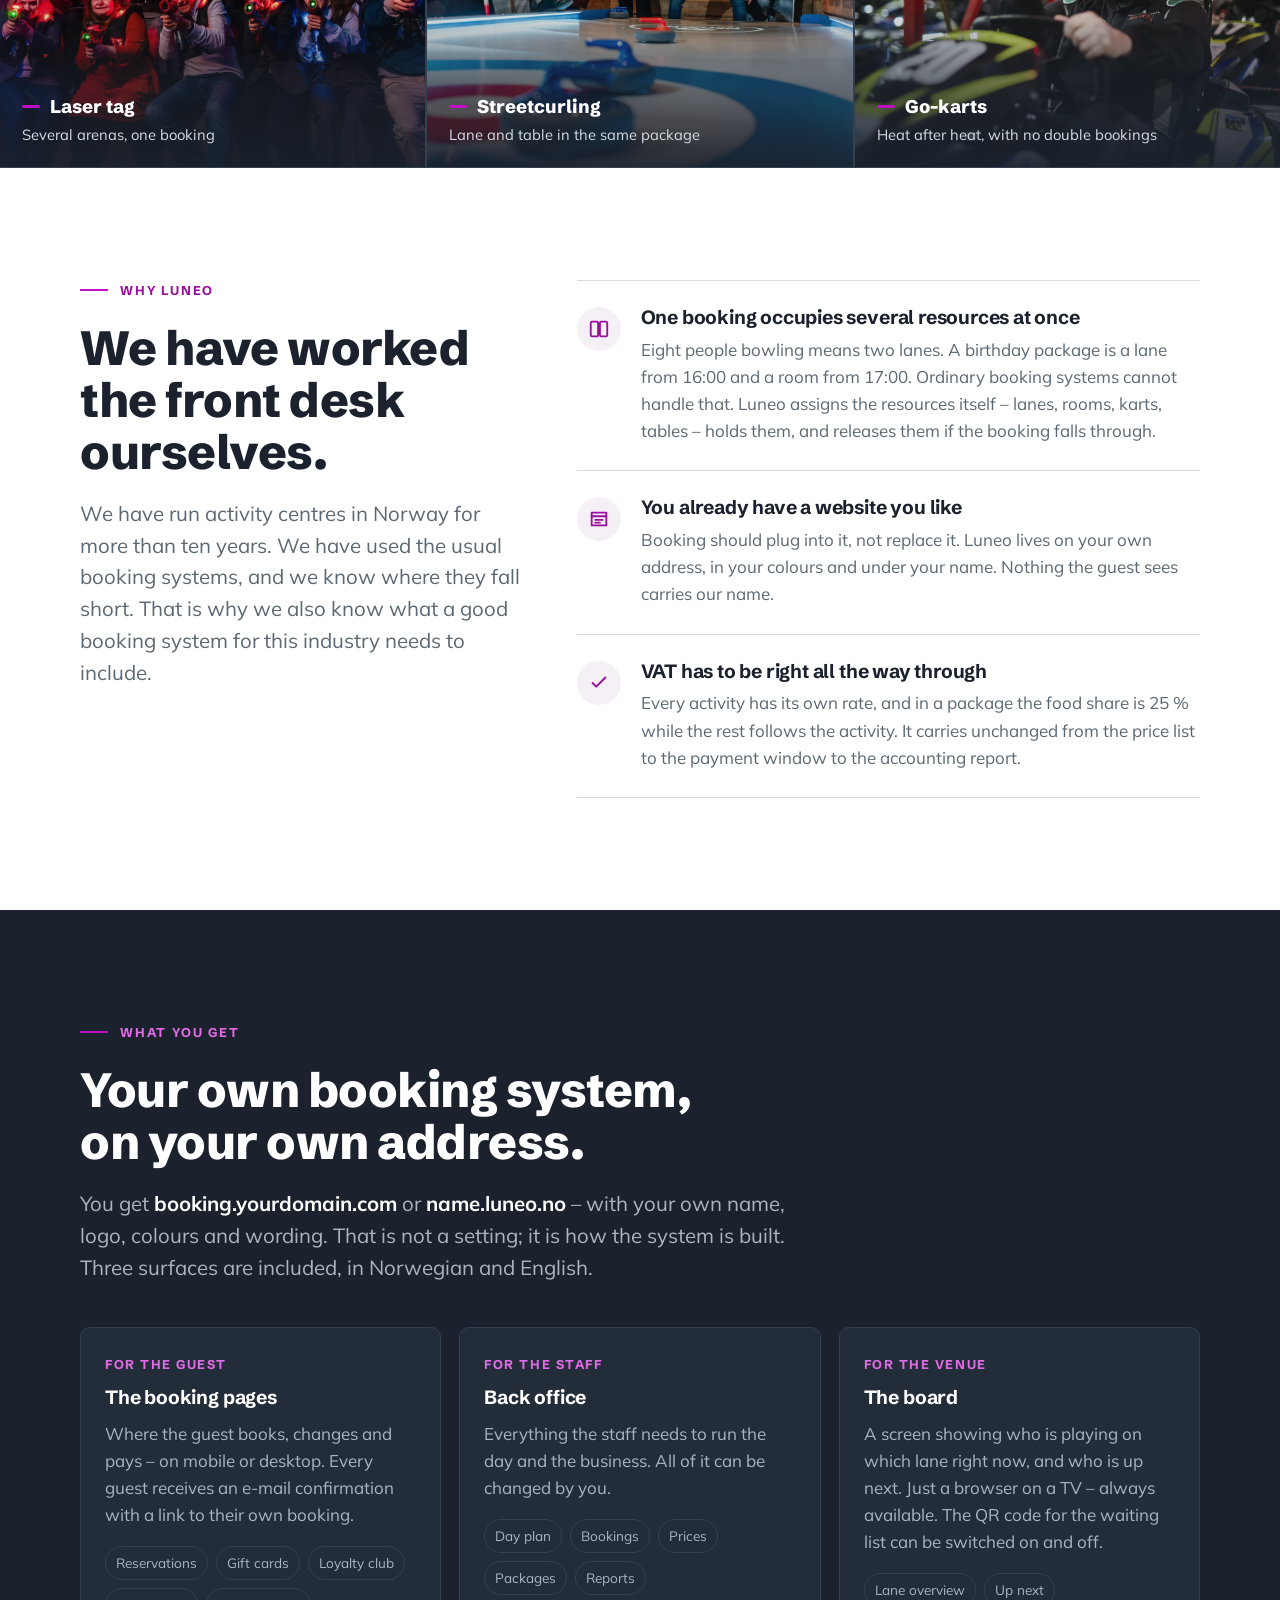
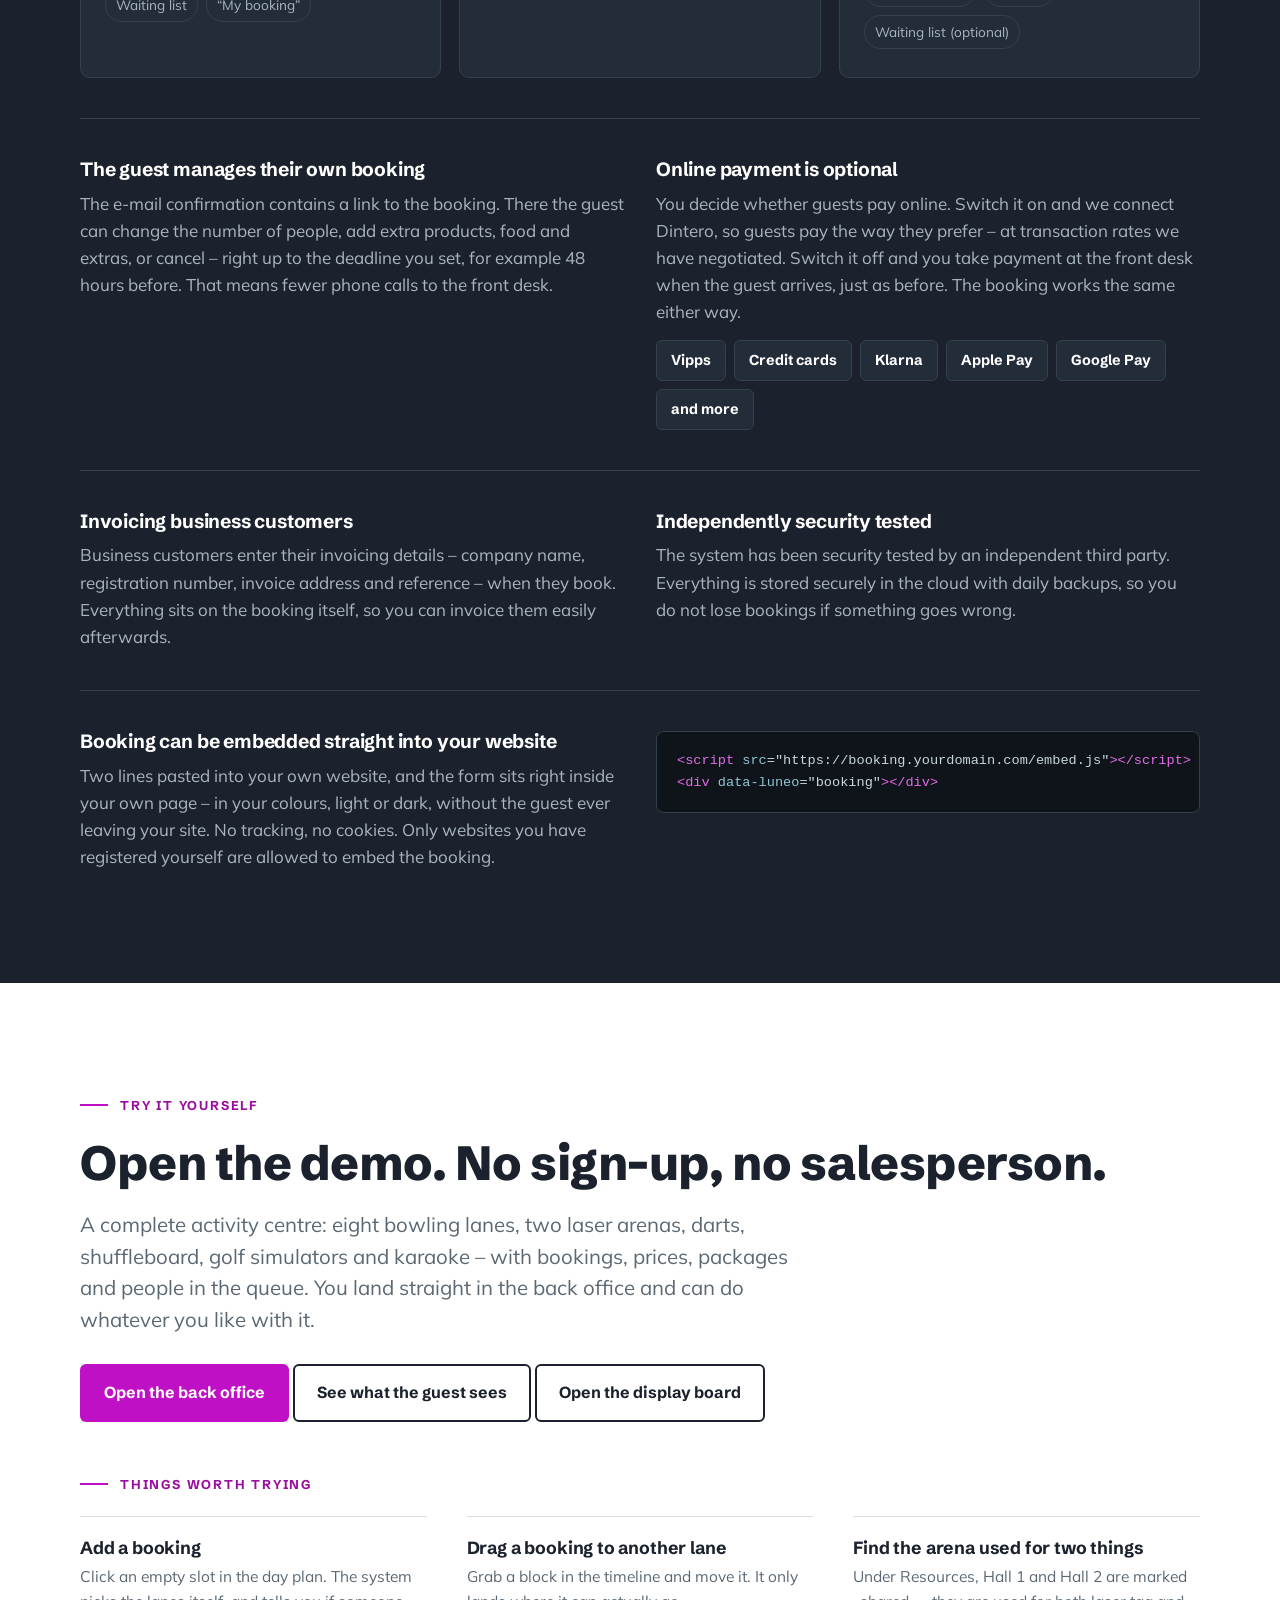
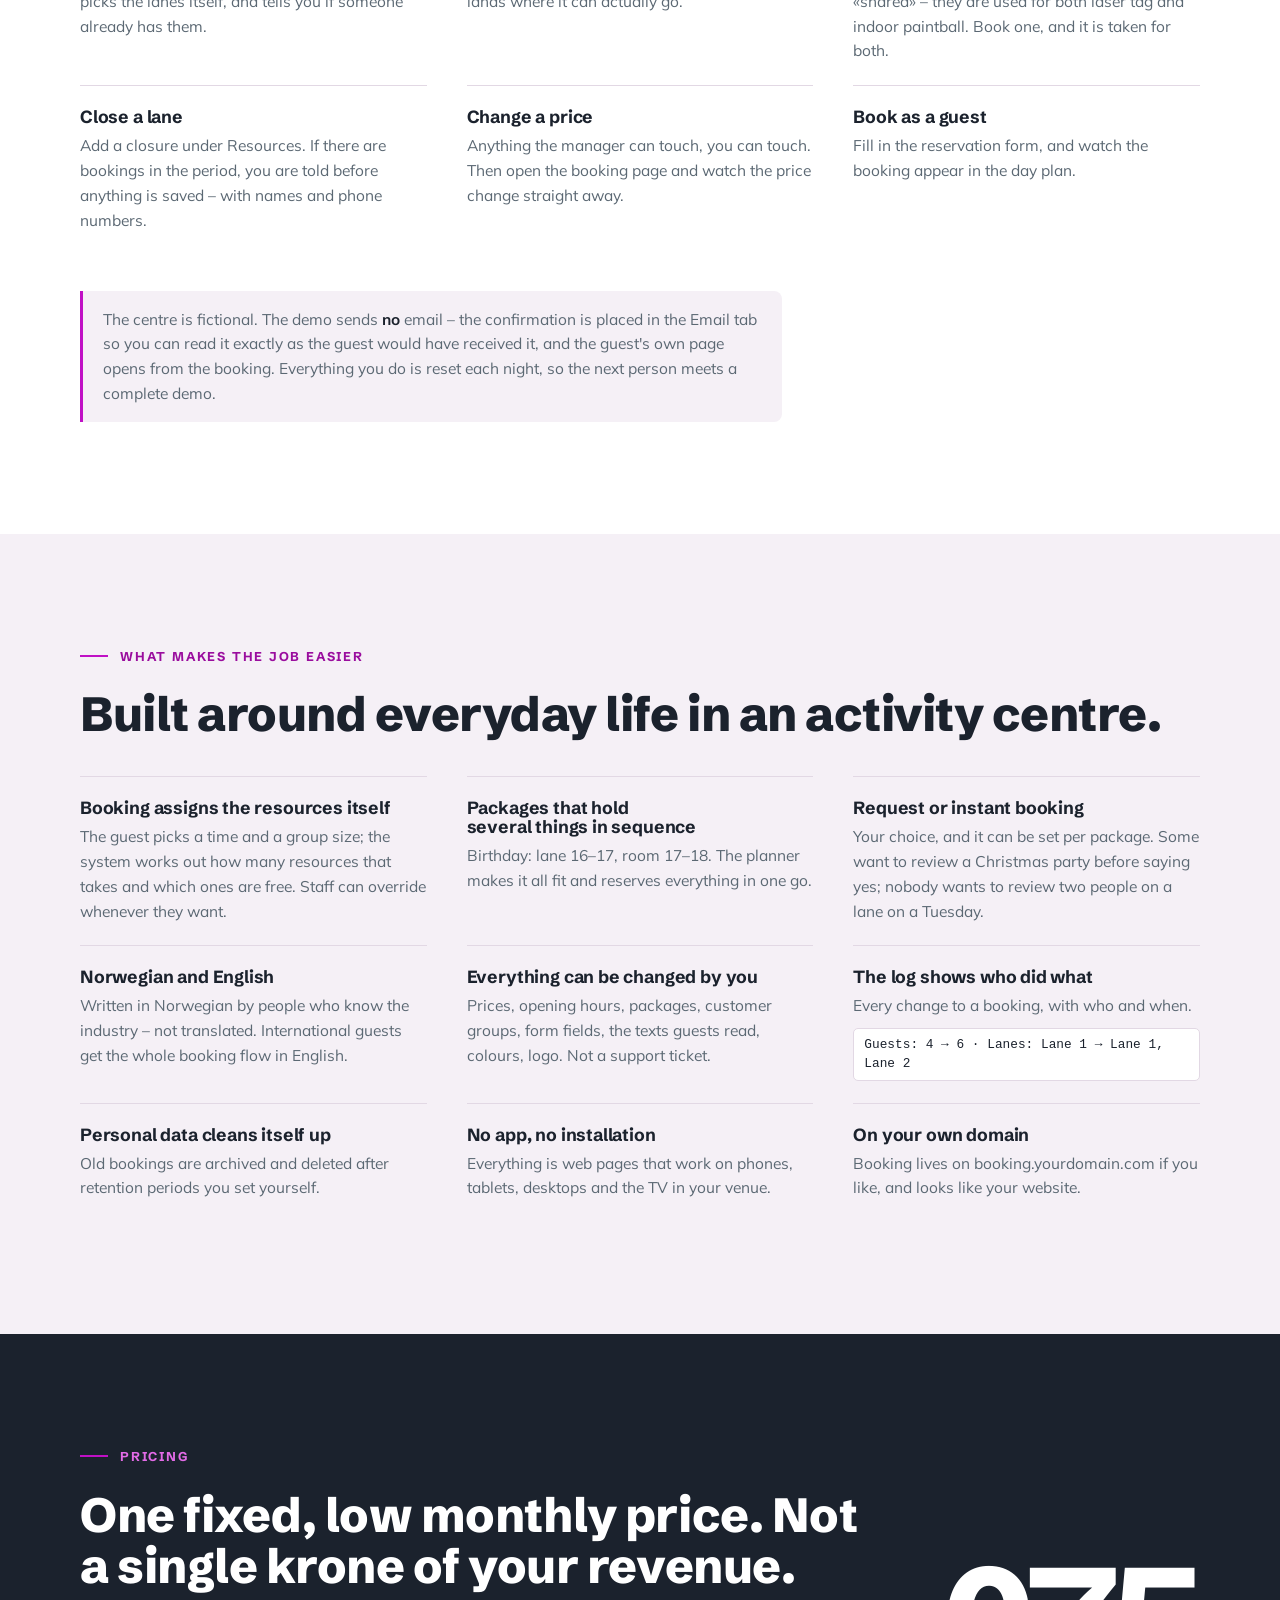
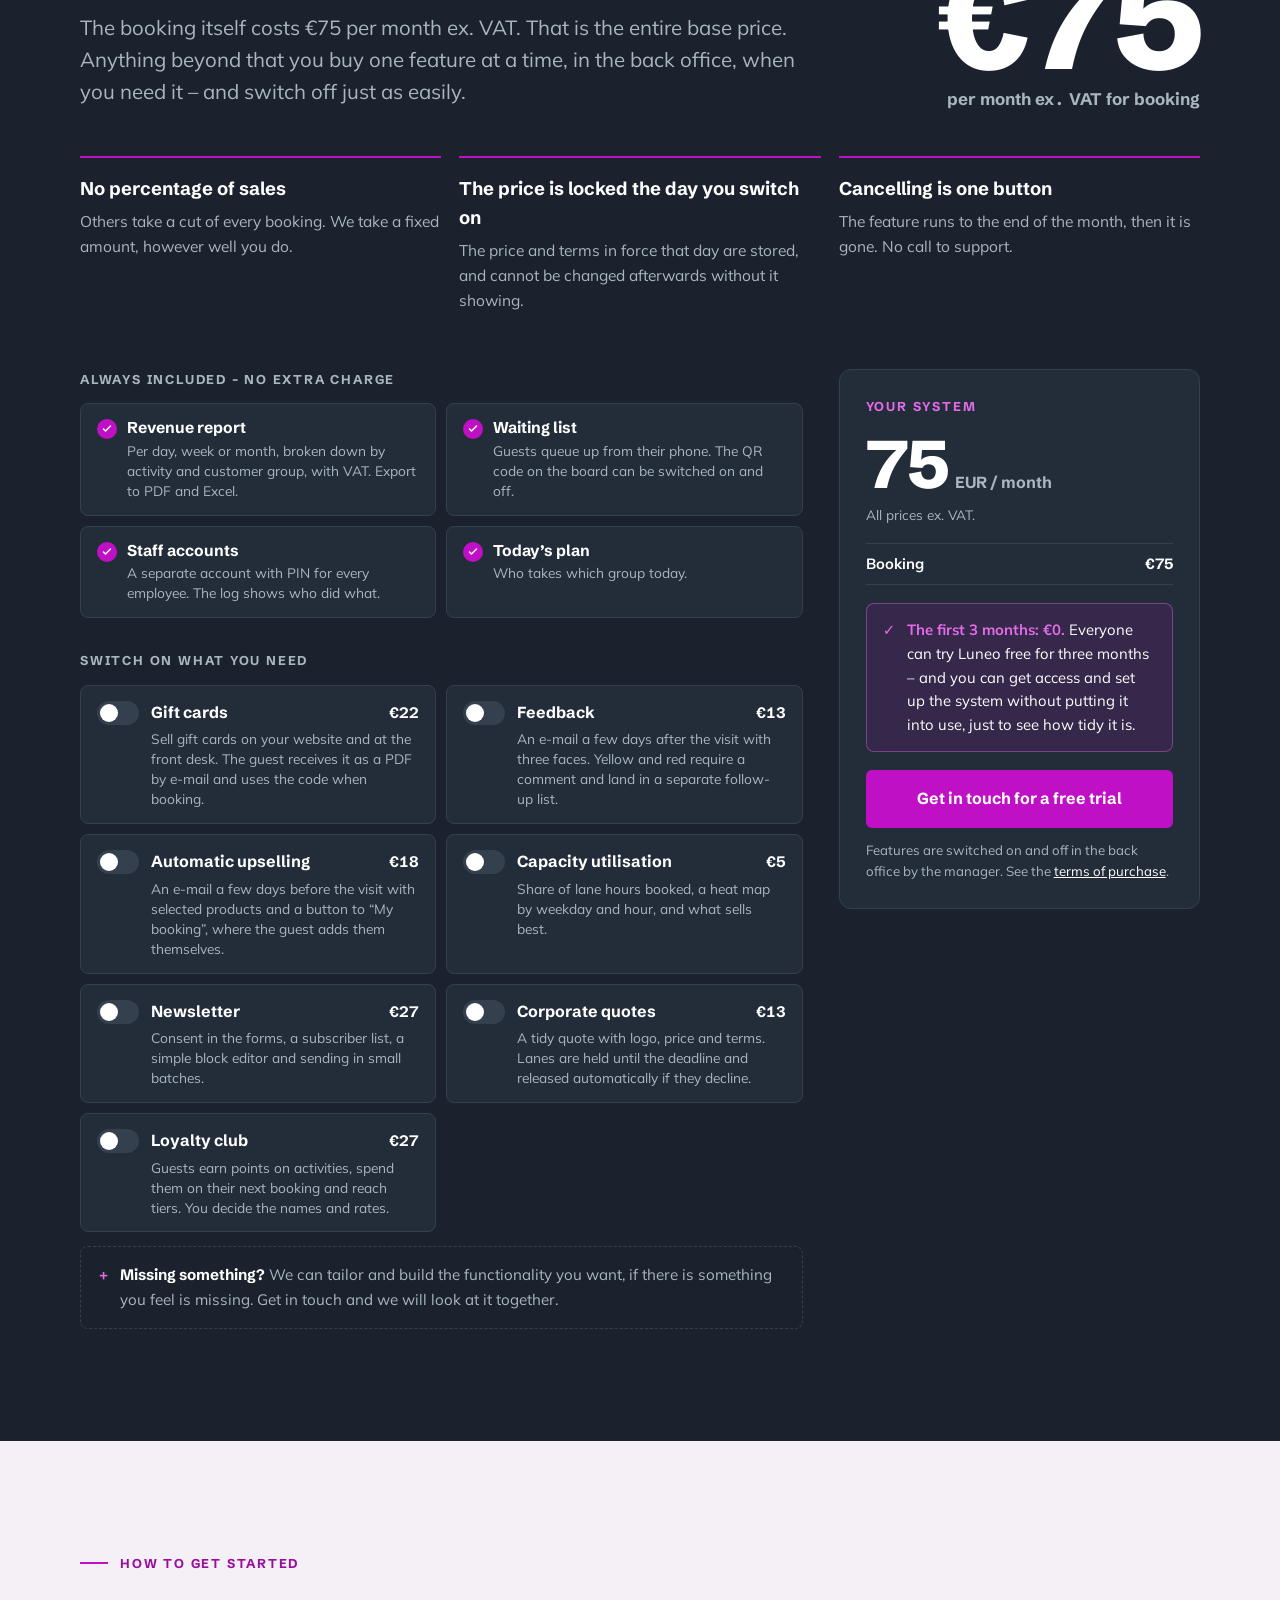
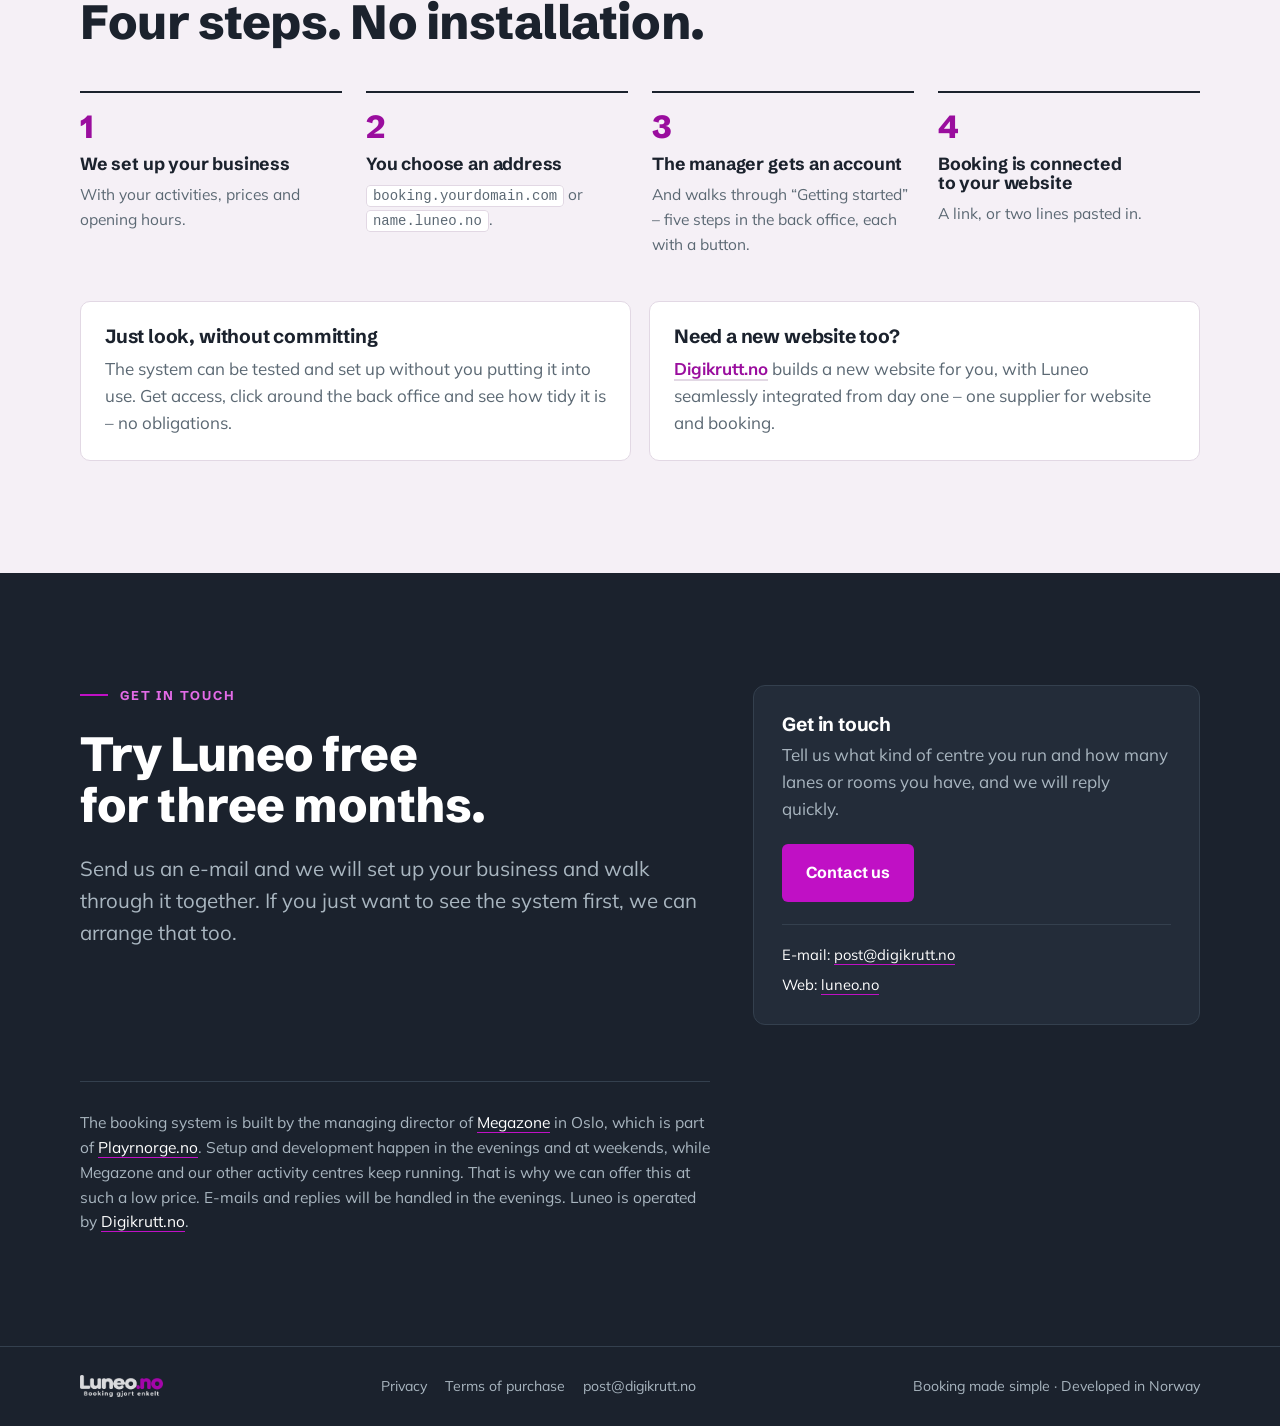
==== commit 3aa20f94: "Demoen på forsiden: demo.luneo.no Sandboxen finnes, men sto ingen steder på markedssiden. Den som lu" ====
--- a/en/index.html
+++ b/en/index.html
@@ -237,6 +237,18 @@
   @media (max-width:900px){.args{grid-template-columns:repeat(2,1fr)}}
   @media (max-width:600px){.args{grid-template-columns:1fr}}
 
+  /* ---------- demo ----------
+     Den lille setningen under «ting verdt å prøve». Den sier at demoen ikke
+     sender e-post, og det er det viktigste avsnittet på hele siden for den som
+     lurer på om det er trygt å klikke. Derfor en tydelig ramme rundt, ikke bare
+     mindre skrift. */
+  .demo-note{
+    margin-top:36px;max-width:78ch;padding:16px 20px;
+    border-left:3px solid var(--accent);background:var(--foam);
+    border-radius:0 8px 8px 0;color:var(--muted-light);font-size:.97rem;line-height:1.6;
+  }
+  .demo-note b{color:var(--ink)}
+
   /* ---------- pris ---------- */
   .price-head{display:grid;grid-template-columns:minmax(0,1fr) auto;gap:32px;align-items:end}
   .bigprice{font-family:var(--display);font-weight:800;line-height:.9;font-variant-numeric:tabular-nums;text-align:right}
@@ -373,6 +385,7 @@
     <nav aria-label="Sections">
       <a href="#industry">Industry</a>
       <a href="#product">Product</a>
+      <a href="#demo">Demo</a>
       <a href="#pricing">Pricing</a>
       <a href="#get-started">Get started</a>
       <a href="#contact">Contact</a>
@@ -400,6 +413,7 @@
     <p class="lead">Bowling alleys, laser tag arenas, escape rooms, go-kart tracks and trampoline parks sell time on lanes and rooms – often several at once. Luneo is built for exactly that, by people who have run activity centres for more than ten years.</p>
     <div class="cta">
       <a class="btn primary" href="#pricing">See what it costs</a>
+      <a class="btn ghost" href="https://demo.luneo.no/backoffice/" target="_blank" rel="noopener">Try the demo</a>
       <a class="btn ghost" href="#product">What you get</a>
     </div>
     <div class="fits">
@@ -531,6 +545,50 @@
       <pre aria-label="Embed example"><code><span class="t">&lt;script</span> <span class="a">src</span>="https://booking.yourdomain.com/embed.js"<span class="t">&gt;&lt;/script&gt;</span>
 <span class="t">&lt;div</span> <span class="a">data-luneo</span>="booking"<span class="t">&gt;&lt;/div&gt;</span></code></pre>
     </div>
+  </div>
+</section>
+
+<!-- ================= DEMO ================= -->
+<section class="slide light" id="demo">
+  <div class="in">
+    <p class="eyebrow">Try it yourself</p>
+    <h2>Open the demo. No sign-up, no salesperson.</h2>
+    <p class="lead" style="margin-top:20px">A complete activity centre: eight bowling lanes, two laser arenas, darts, shuffleboard, golf simulators and karaoke – with bookings, prices, packages and people in the queue. You land straight in the back office and can do whatever you like with it.</p>
+    <div class="cta" style="margin-top:28px">
+      <a class="btn primary" href="https://demo.luneo.no/backoffice/" target="_blank" rel="noopener">Open the back office</a>
+      <a class="btn ghost" href="https://demo.luneo.no/reservasjon/" target="_blank" rel="noopener">See what the guest sees</a>
+      <a class="btn ghost" href="https://demo.luneo.no/tavle/" target="_blank" rel="noopener">Open the display board</a>
+    </div>
+
+    <p class="eyebrow" style="margin-top:52px">Things worth trying</p>
+    <div class="args" style="margin-top:20px">
+      <div class="arg">
+        <h3>Add a booking</h3>
+        <p>Click an empty slot in the day plan. The system picks the lanes itself, and tells you if someone already has them.</p>
+      </div>
+      <div class="arg">
+        <h3>Drag a booking to another lane</h3>
+        <p>Grab a block in the timeline and move it. It only lands where it can actually go.</p>
+      </div>
+      <div class="arg">
+        <h3>Find the arena used for two things</h3>
+        <p>Under Resources, Hall&nbsp;1 and Hall&nbsp;2 are marked «shared» – they are used for both laser tag and indoor paintball. Book one, and it is taken for both.</p>
+      </div>
+      <div class="arg">
+        <h3>Close a lane</h3>
+        <p>Add a closure under Resources. If there are bookings in the period, you are told before anything is saved – with names and phone numbers.</p>
+      </div>
+      <div class="arg">
+        <h3>Change a price</h3>
+        <p>Anything the manager can touch, you can touch. Then open the booking page and watch the price change straight away.</p>
+      </div>
+      <div class="arg">
+        <h3>Book as a guest</h3>
+        <p>Fill in the reservation form, and watch the booking appear in the day plan.</p>
+      </div>
+    </div>
+
+    <p class="demo-note">The centre is fictional. The demo sends <b>no</b> email – the confirmation is placed in the Email tab so you can read it exactly as the guest would have received it, and the guest's own page opens from the booking. Everything you do is reset each night, so the next person meets a complete demo.</p>
   </div>
 </section>
 
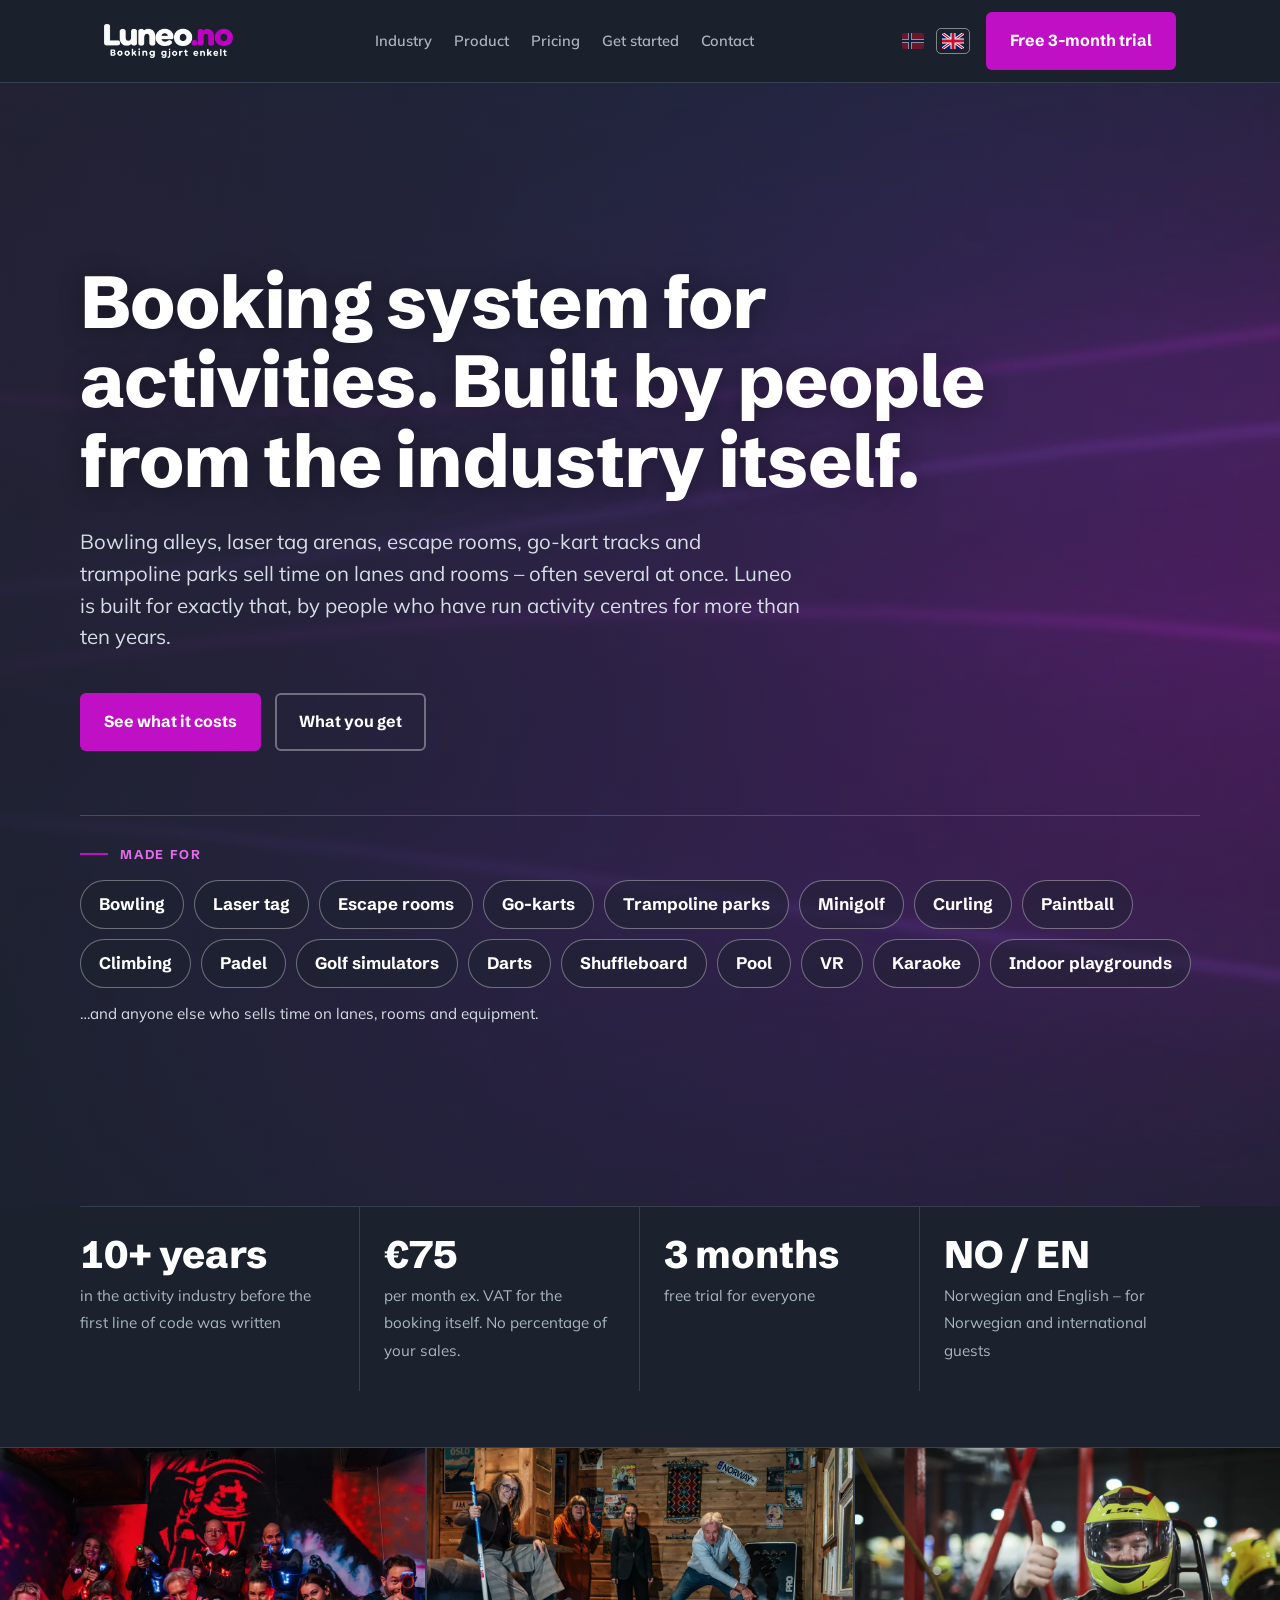
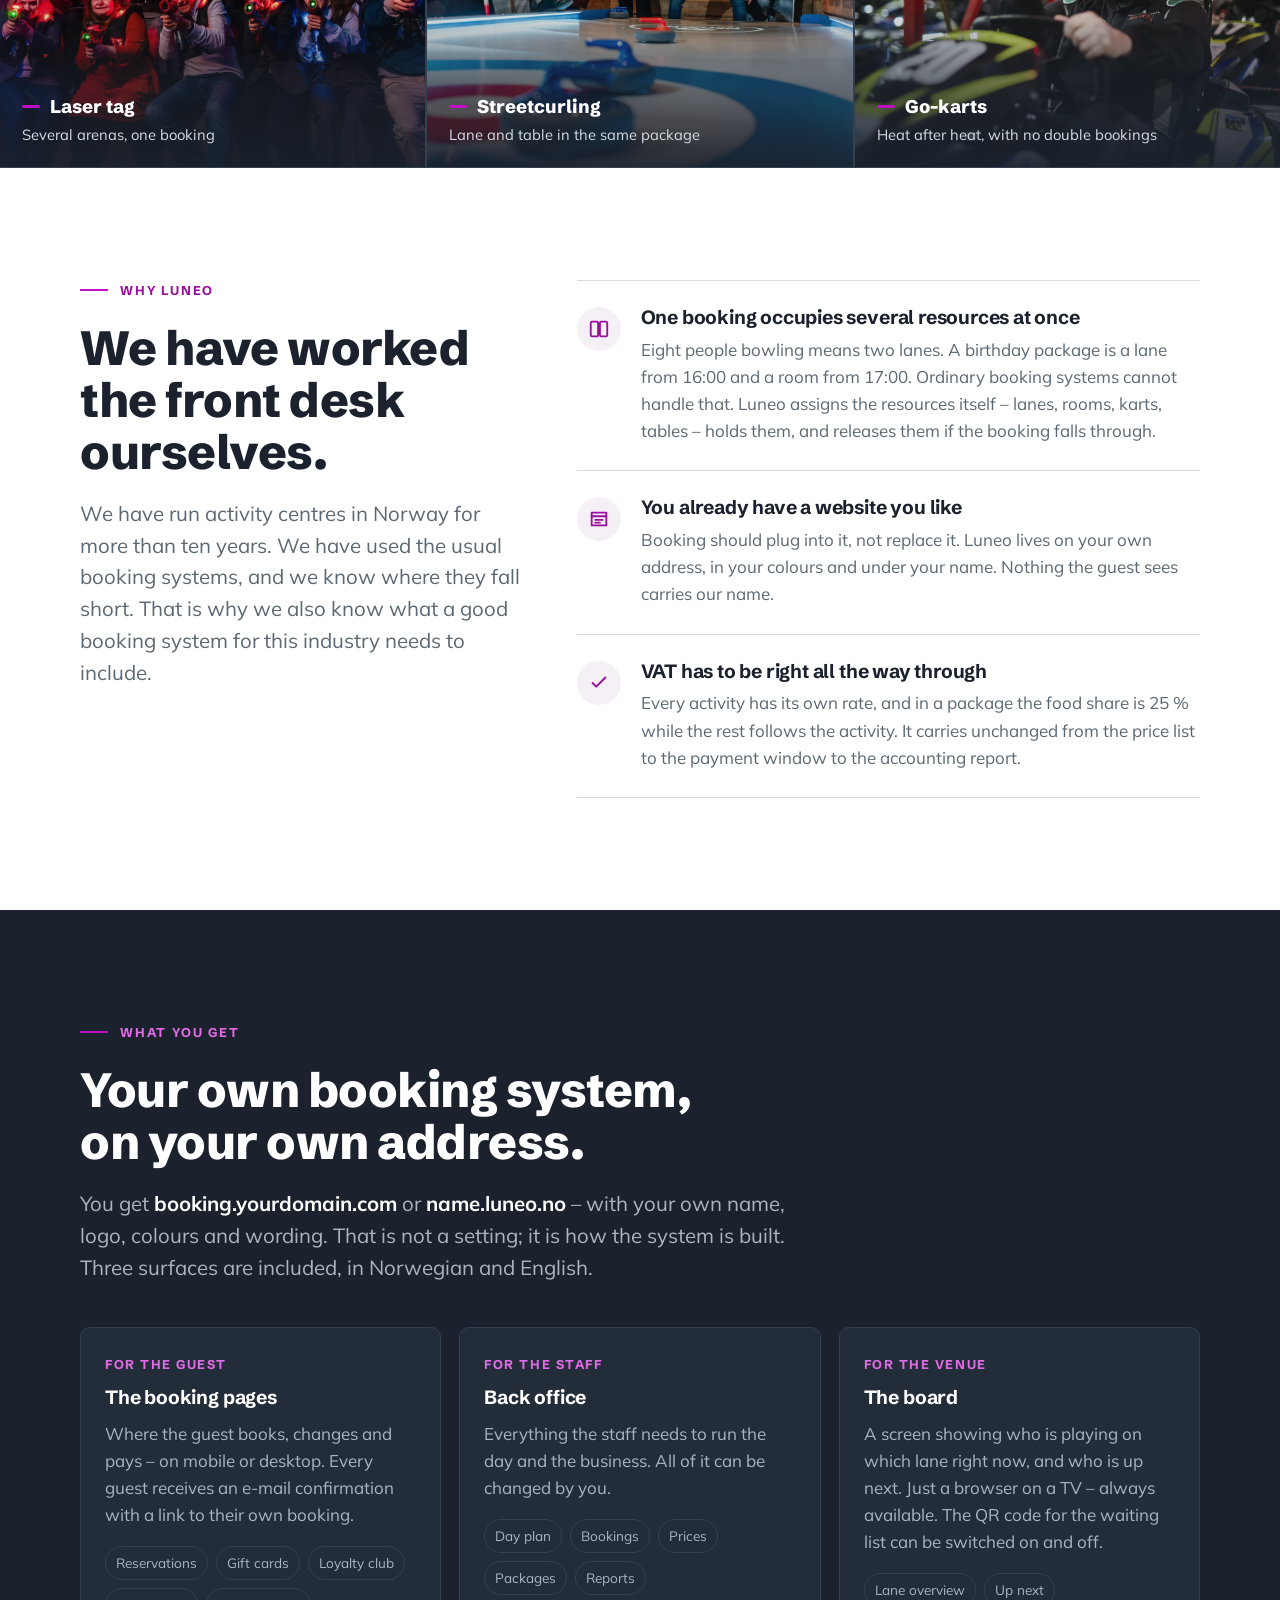
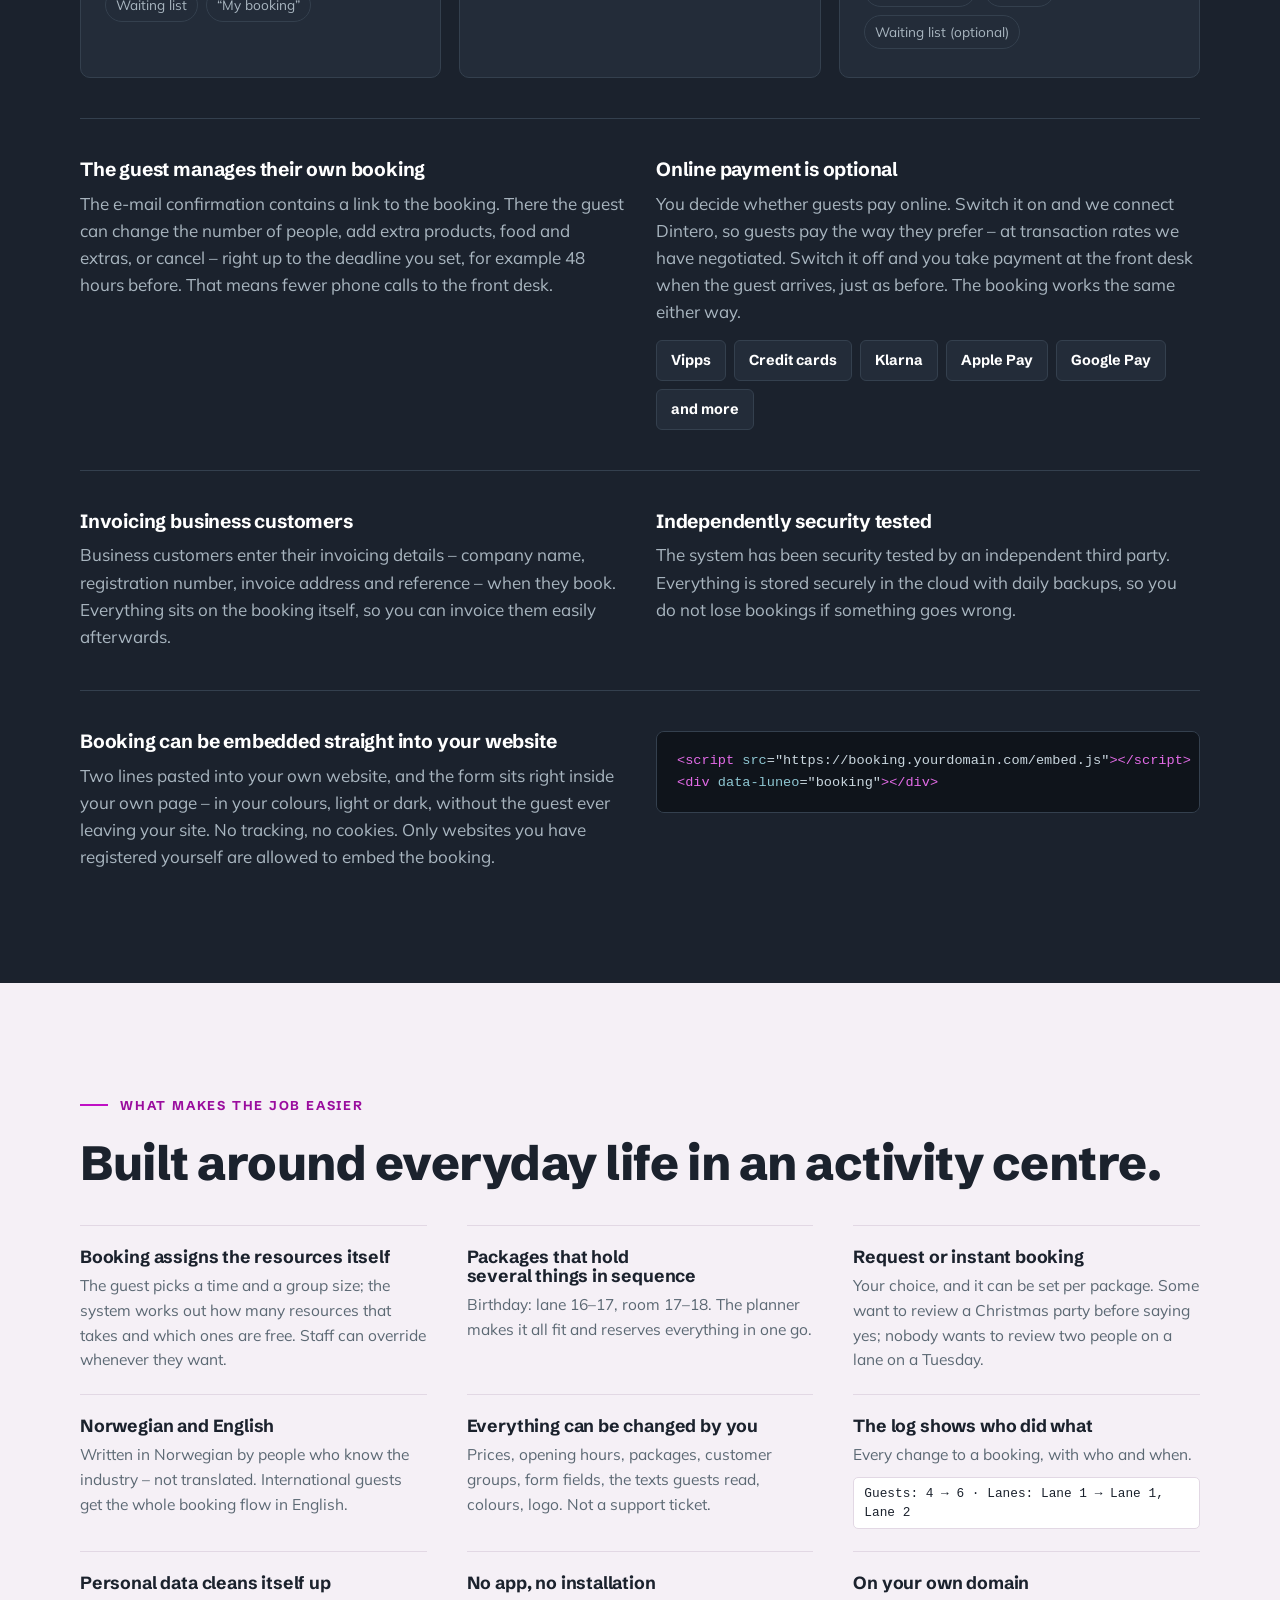
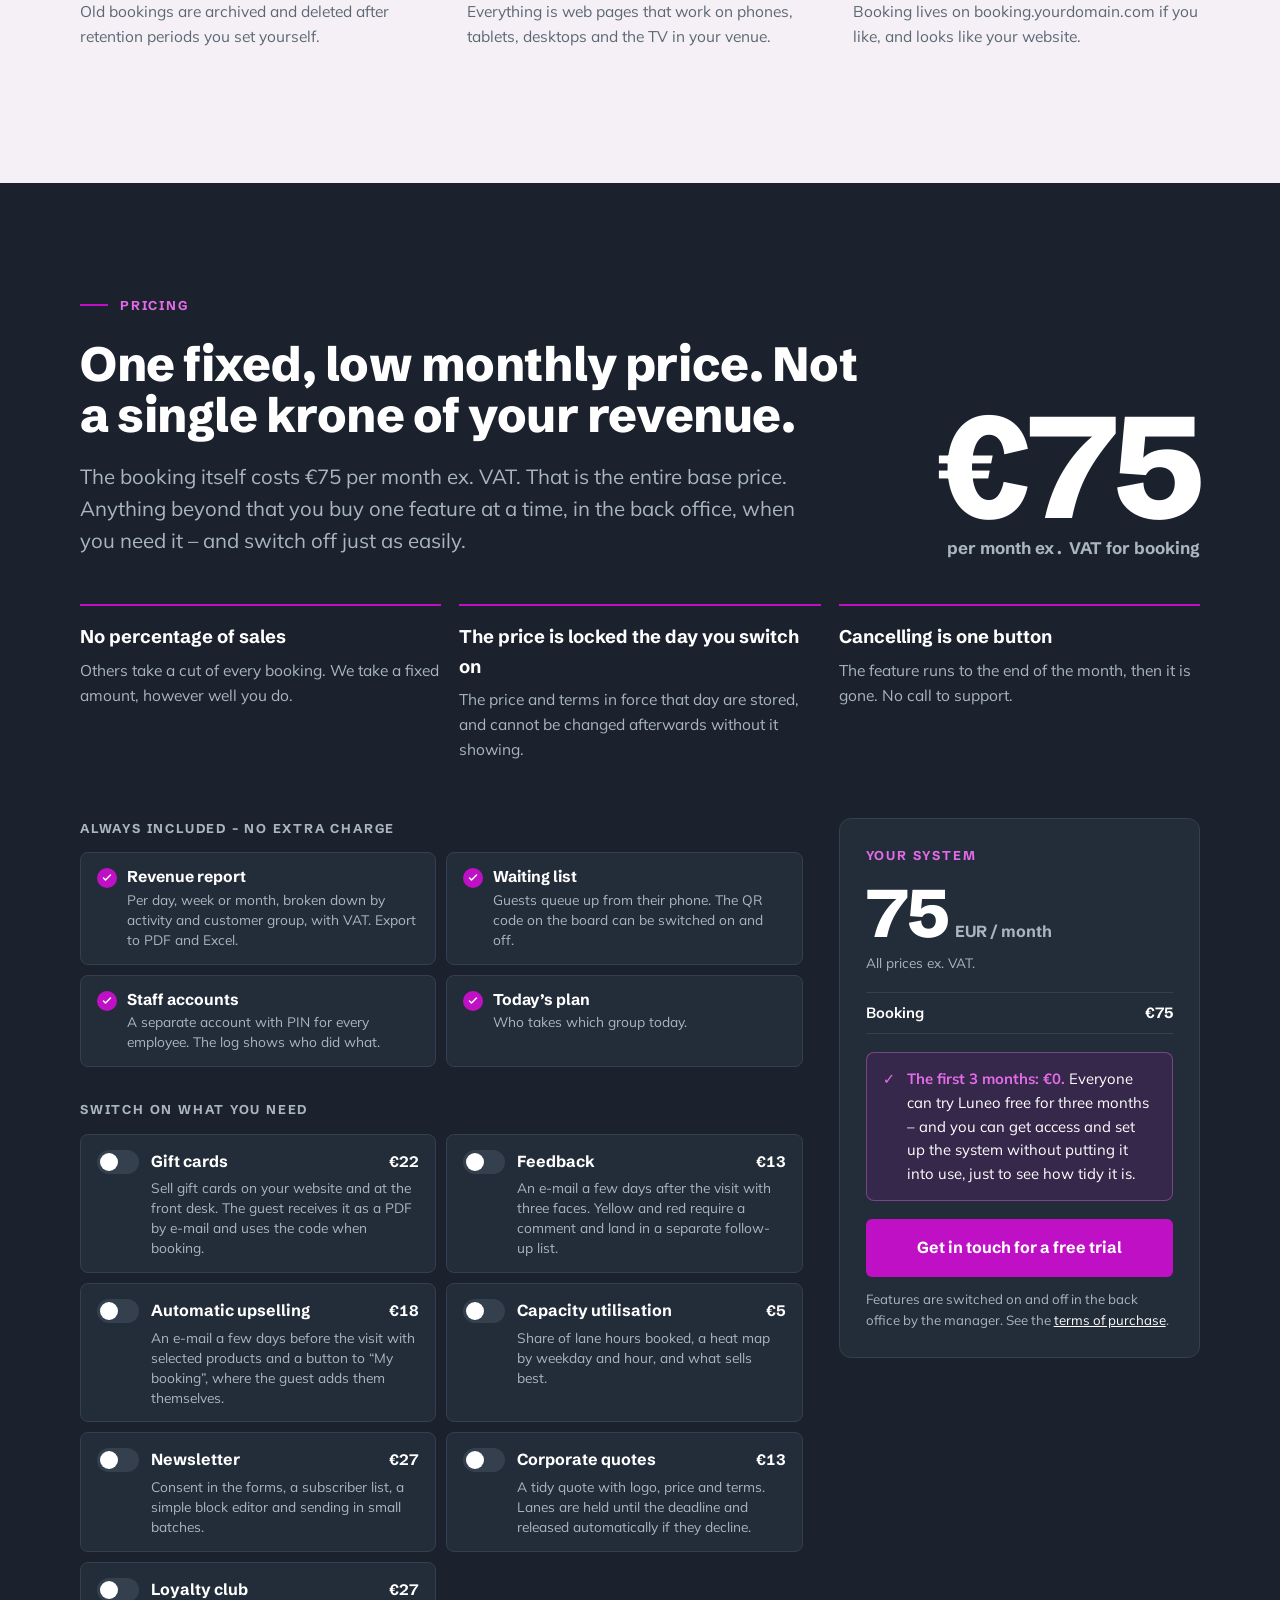
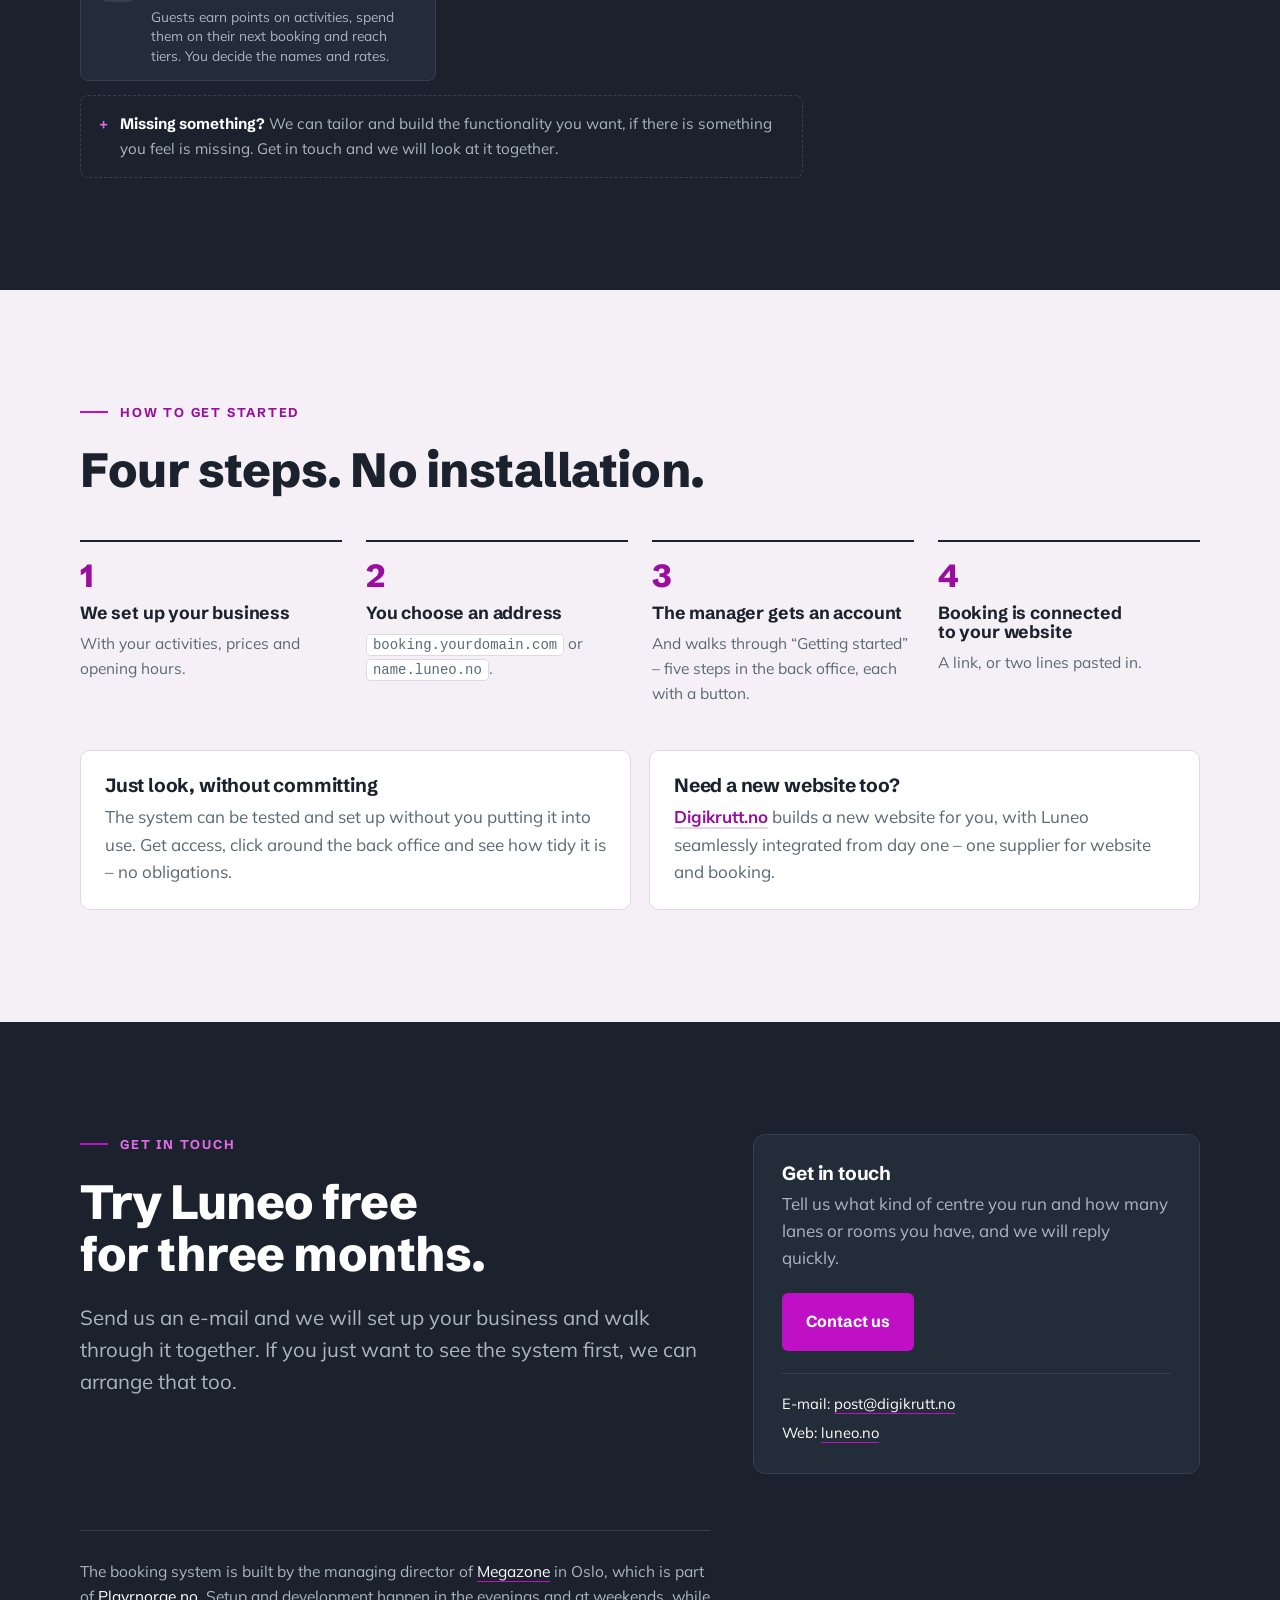
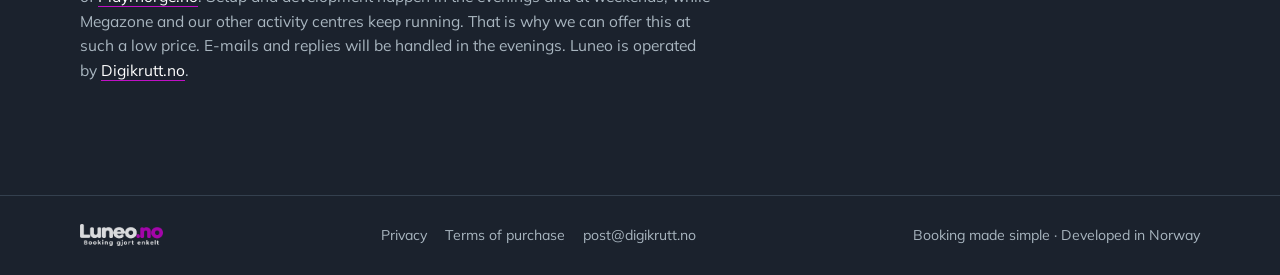
==== commit 03610ab4: "Flere aktiviteter i Passer for Co-Authored-By: Claude Opus 5 <noreply@anthropic.com> Claude-Session:" ====
--- a/en/index.html
+++ b/en/index.html
@@ -237,18 +237,6 @@
   @media (max-width:900px){.args{grid-template-columns:repeat(2,1fr)}}
   @media (max-width:600px){.args{grid-template-columns:1fr}}
 
-  /* ---------- demo ----------
-     Den lille setningen under «ting verdt å prøve». Den sier at demoen ikke
-     sender e-post, og det er det viktigste avsnittet på hele siden for den som
-     lurer på om det er trygt å klikke. Derfor en tydelig ramme rundt, ikke bare
-     mindre skrift. */
-  .demo-note{
-    margin-top:36px;max-width:78ch;padding:16px 20px;
-    border-left:3px solid var(--accent);background:var(--foam);
-    border-radius:0 8px 8px 0;color:var(--muted-light);font-size:.97rem;line-height:1.6;
-  }
-  .demo-note b{color:var(--ink)}
-
   /* ---------- pris ---------- */
   .price-head{display:grid;grid-template-columns:minmax(0,1fr) auto;gap:32px;align-items:end}
   .bigprice{font-family:var(--display);font-weight:800;line-height:.9;font-variant-numeric:tabular-nums;text-align:right}
@@ -385,7 +373,6 @@
     <nav aria-label="Sections">
       <a href="#industry">Industry</a>
       <a href="#product">Product</a>
-      <a href="#demo">Demo</a>
       <a href="#pricing">Pricing</a>
       <a href="#get-started">Get started</a>
       <a href="#contact">Contact</a>
@@ -413,13 +400,12 @@
     <p class="lead">Bowling alleys, laser tag arenas, escape rooms, go-kart tracks and trampoline parks sell time on lanes and rooms – often several at once. Luneo is built for exactly that, by people who have run activity centres for more than ten years.</p>
     <div class="cta">
       <a class="btn primary" href="#pricing">See what it costs</a>
-      <a class="btn ghost" href="https://demo.luneo.no/backoffice/" target="_blank" rel="noopener">Try the demo</a>
       <a class="btn ghost" href="#product">What you get</a>
     </div>
     <div class="fits">
       <p class="fits-label">Made for</p>
       <ul aria-label="Industries Luneo is made for">
-        <li>Bowling</li><li>Laser tag</li><li>Escape rooms</li><li>Go-karts</li><li>Trampoline parks</li><li>Minigolf</li><li>Curling</li><li>Paintball</li><li>Climbing</li>
+        <li>Bowling</li><li>Laser tag</li><li>Escape rooms</li><li>Go-karts</li><li>Trampoline parks</li><li>Minigolf</li><li>Curling</li><li>Paintball</li><li>Climbing</li><li>Padel</li><li>Golf simulators</li><li>Darts</li><li>Shuffleboard</li><li>Pool</li><li>VR</li><li>Karaoke</li><li>Indoor playgrounds</li>
       </ul>
       <p class="more">…and anyone else who sells time on lanes, rooms and equipment.</p>
     </div>
@@ -545,50 +531,6 @@
       <pre aria-label="Embed example"><code><span class="t">&lt;script</span> <span class="a">src</span>="https://booking.yourdomain.com/embed.js"<span class="t">&gt;&lt;/script&gt;</span>
 <span class="t">&lt;div</span> <span class="a">data-luneo</span>="booking"<span class="t">&gt;&lt;/div&gt;</span></code></pre>
     </div>
-  </div>
-</section>
-
-<!-- ================= DEMO ================= -->
-<section class="slide light" id="demo">
-  <div class="in">
-    <p class="eyebrow">Try it yourself</p>
-    <h2>Open the demo. No sign-up, no salesperson.</h2>
-    <p class="lead" style="margin-top:20px">A complete activity centre: eight bowling lanes, two laser arenas, darts, shuffleboard, golf simulators and karaoke – with bookings, prices, packages and people in the queue. You land straight in the back office and can do whatever you like with it.</p>
-    <div class="cta" style="margin-top:28px">
-      <a class="btn primary" href="https://demo.luneo.no/backoffice/" target="_blank" rel="noopener">Open the back office</a>
-      <a class="btn ghost" href="https://demo.luneo.no/reservasjon/" target="_blank" rel="noopener">See what the guest sees</a>
-      <a class="btn ghost" href="https://demo.luneo.no/tavle/" target="_blank" rel="noopener">Open the display board</a>
-    </div>
-
-    <p class="eyebrow" style="margin-top:52px">Things worth trying</p>
-    <div class="args" style="margin-top:20px">
-      <div class="arg">
-        <h3>Add a booking</h3>
-        <p>Click an empty slot in the day plan. The system picks the lanes itself, and tells you if someone already has them.</p>
-      </div>
-      <div class="arg">
-        <h3>Drag a booking to another lane</h3>
-        <p>Grab a block in the timeline and move it. It only lands where it can actually go.</p>
-      </div>
-      <div class="arg">
-        <h3>Find the arena used for two things</h3>
-        <p>Under Resources, Hall&nbsp;1 and Hall&nbsp;2 are marked «shared» – they are used for both laser tag and indoor paintball. Book one, and it is taken for both.</p>
-      </div>
-      <div class="arg">
-        <h3>Close a lane</h3>
-        <p>Add a closure under Resources. If there are bookings in the period, you are told before anything is saved – with names and phone numbers.</p>
-      </div>
-      <div class="arg">
-        <h3>Change a price</h3>
-        <p>Anything the manager can touch, you can touch. Then open the booking page and watch the price change straight away.</p>
-      </div>
-      <div class="arg">
-        <h3>Book as a guest</h3>
-        <p>Fill in the reservation form, and watch the booking appear in the day plan.</p>
-      </div>
-    </div>
-
-    <p class="demo-note">The centre is fictional. The demo sends <b>no</b> email – the confirmation is placed in the Email tab so you can read it exactly as the guest would have received it, and the guest's own page opens from the booking. Everything you do is reset each night, so the next person meets a complete demo.</p>
   </div>
 </section>
 
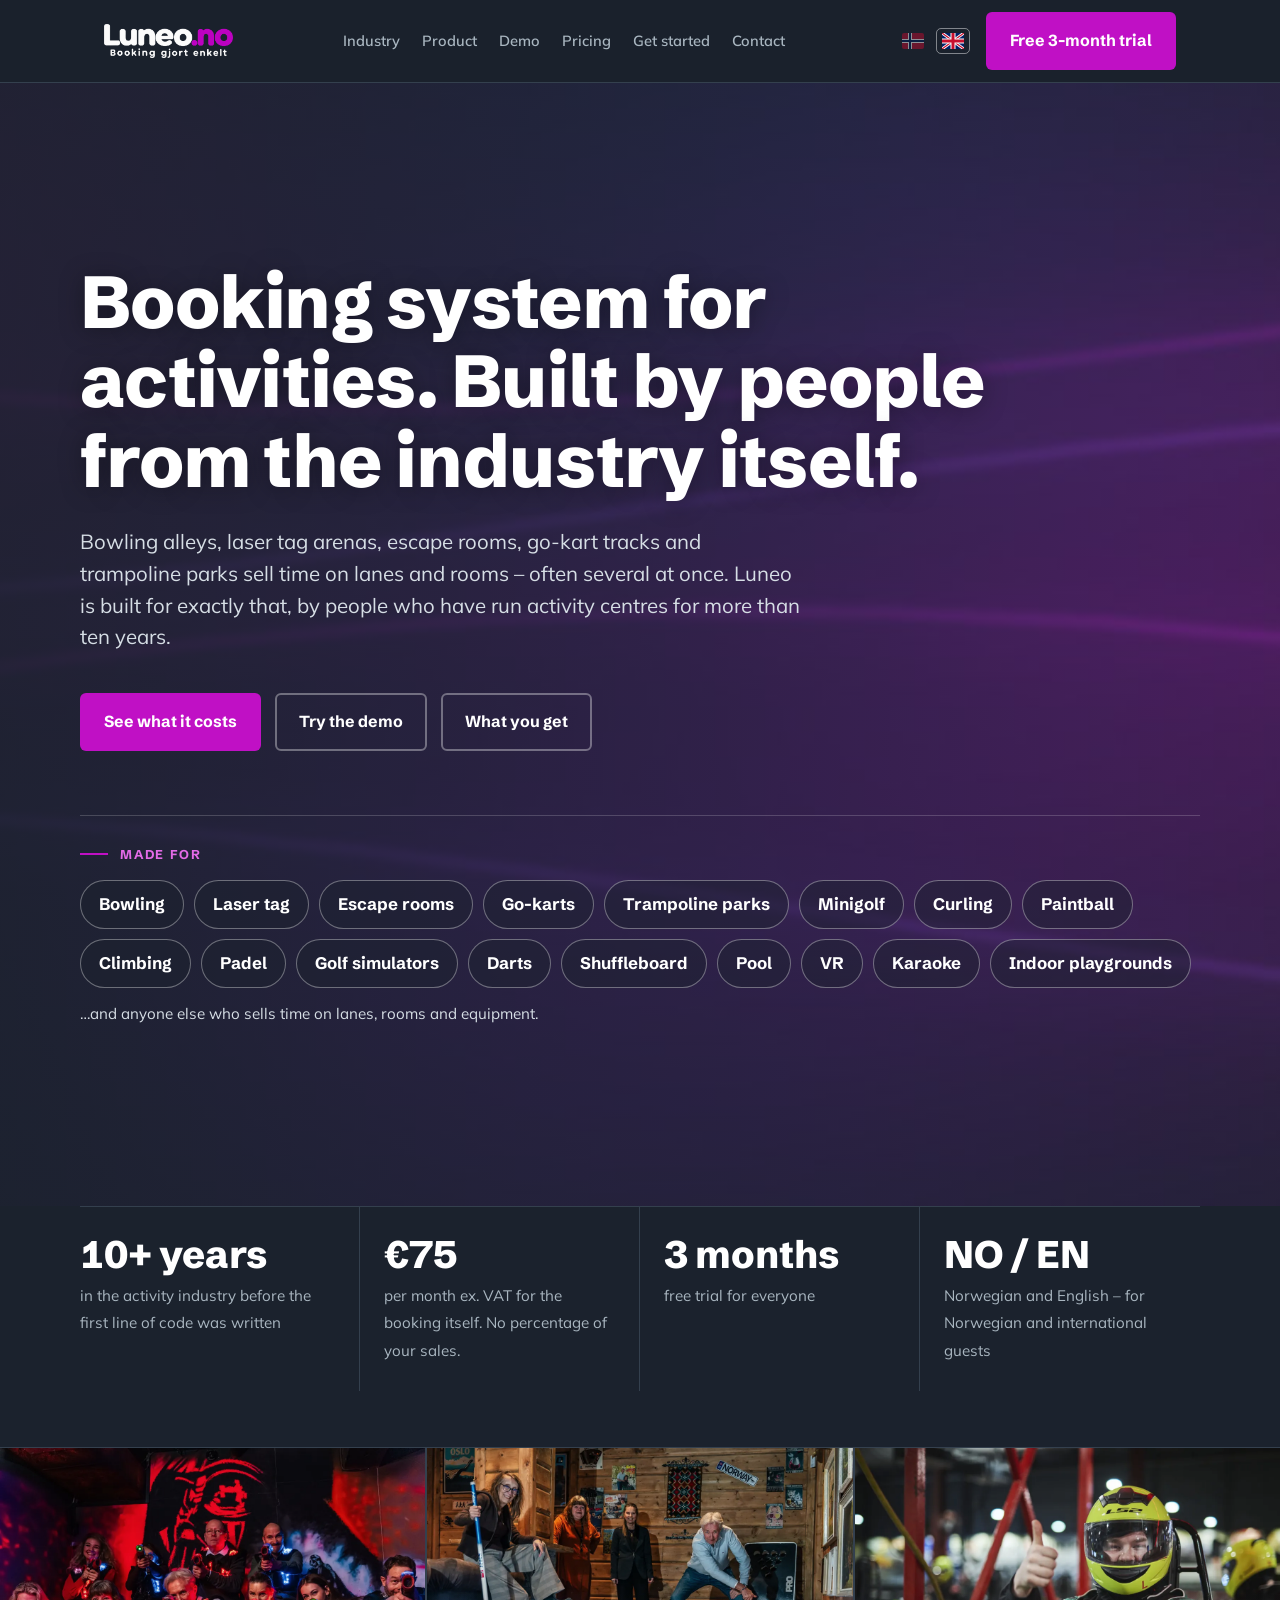
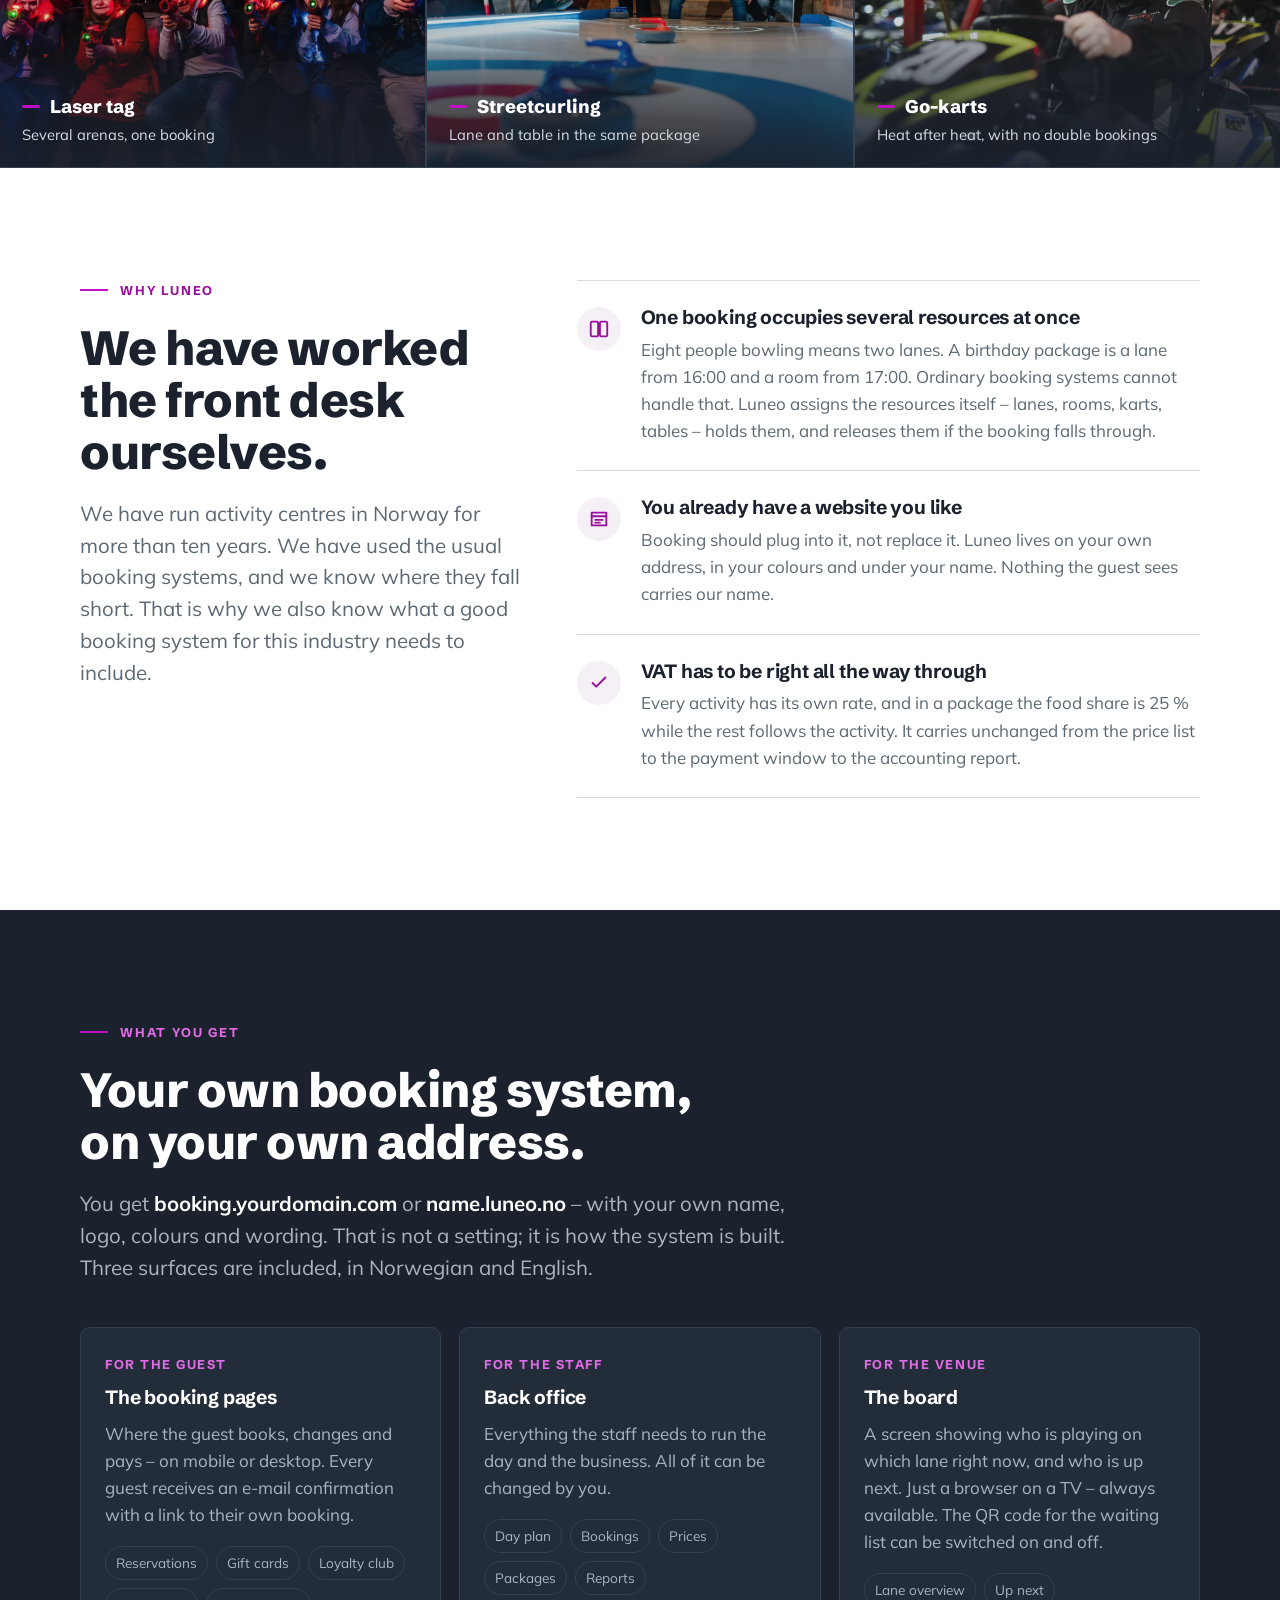
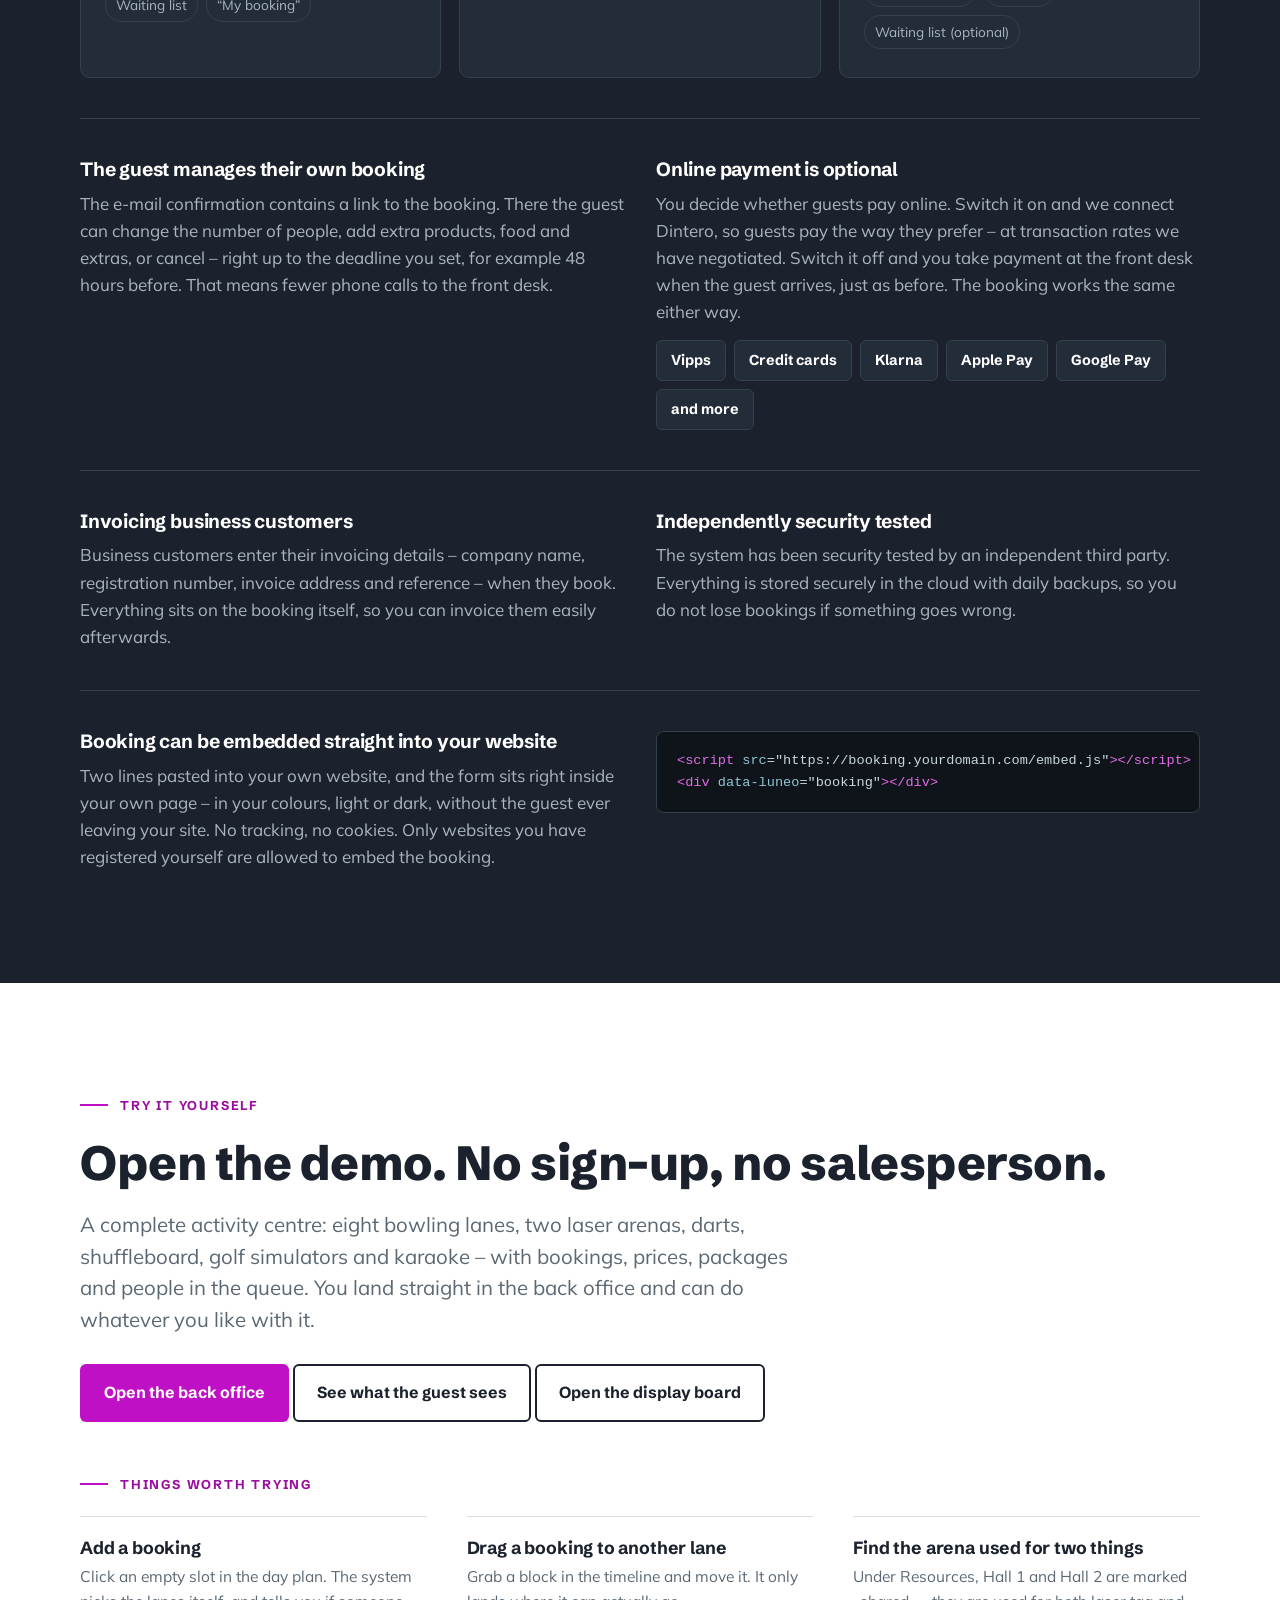
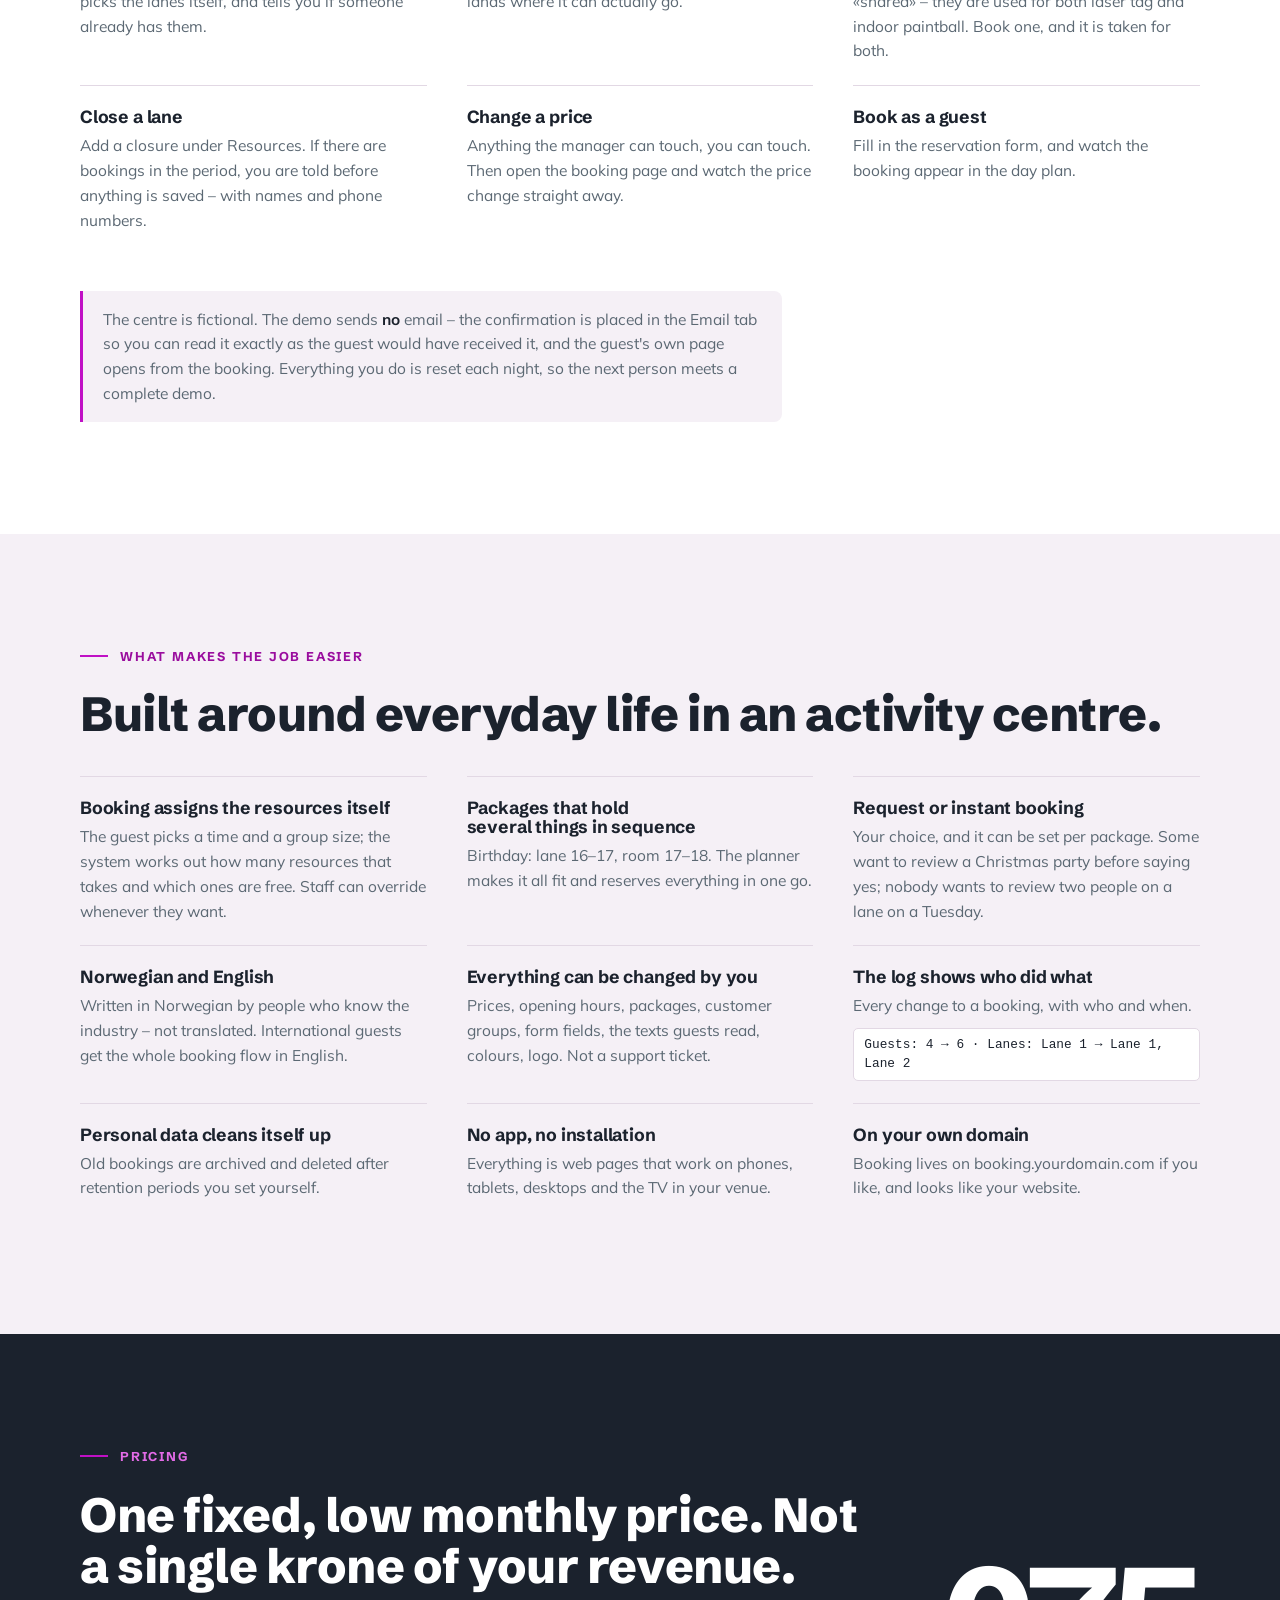
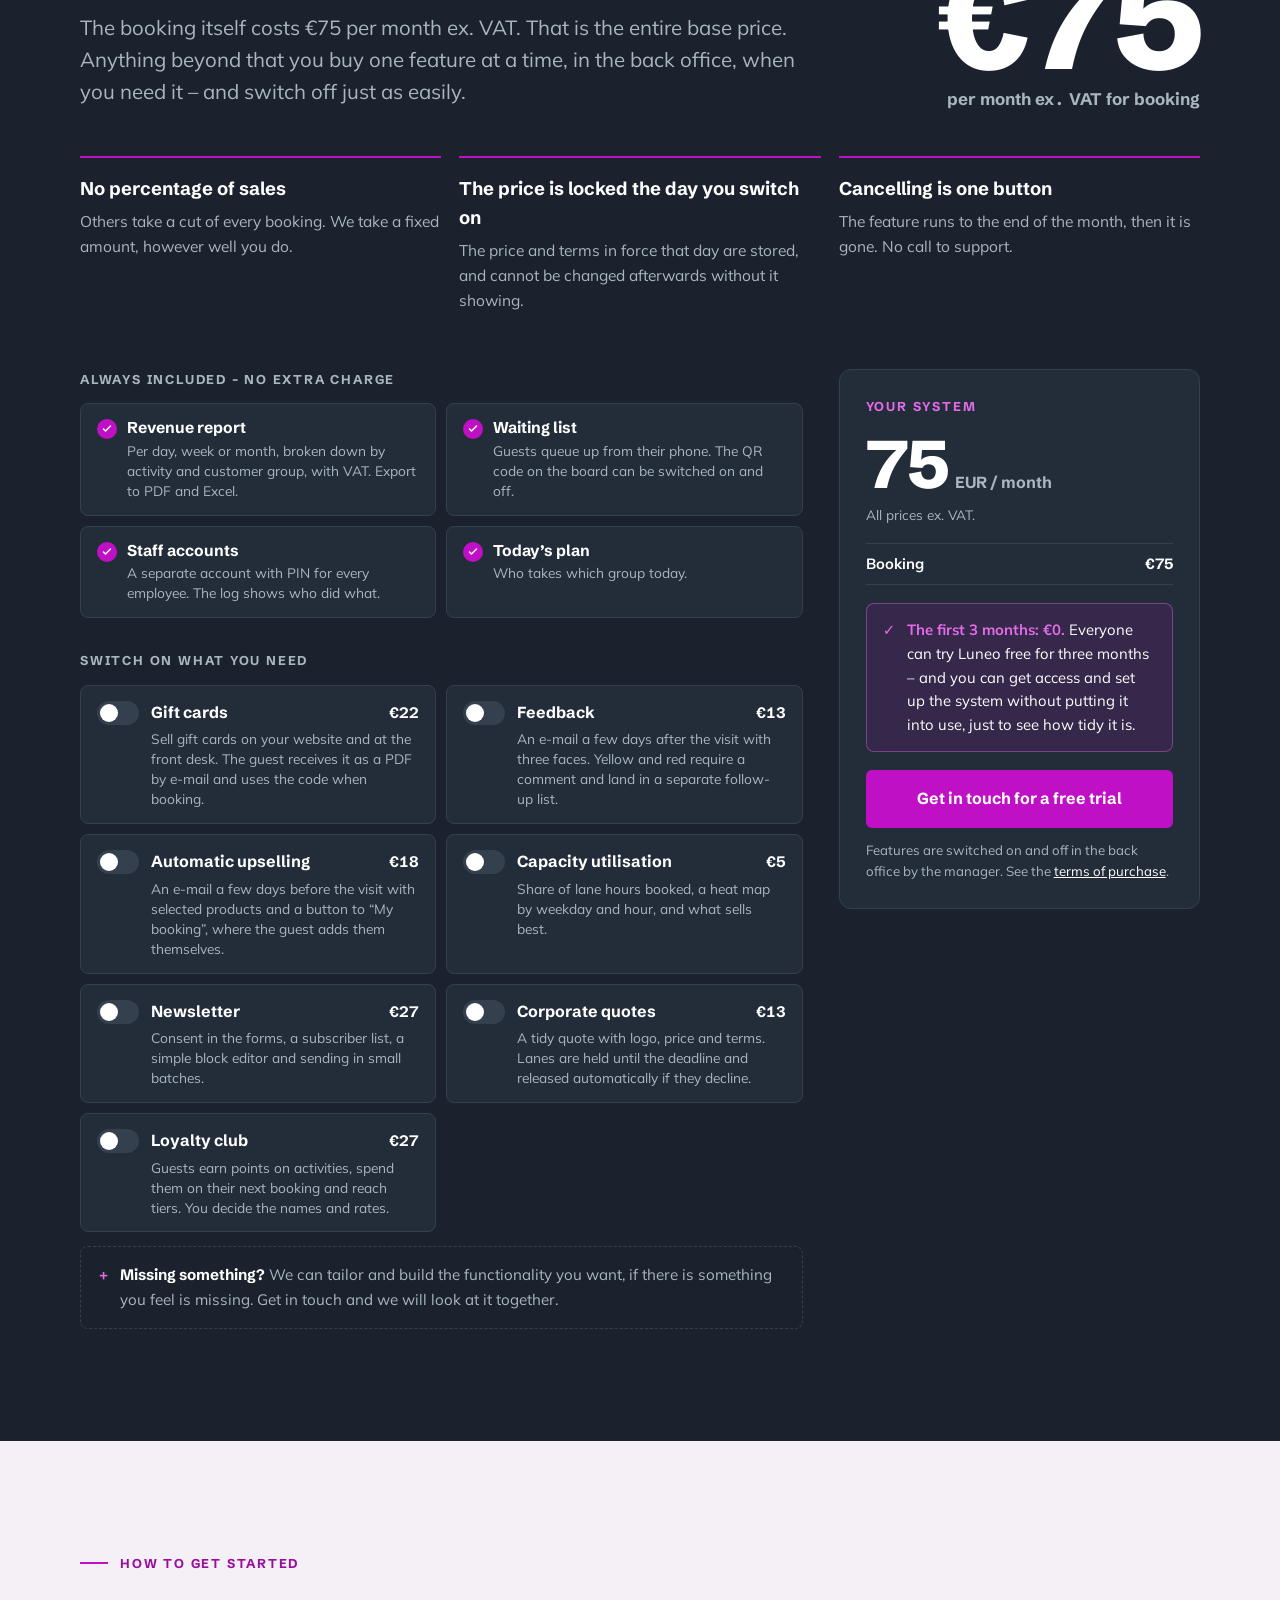
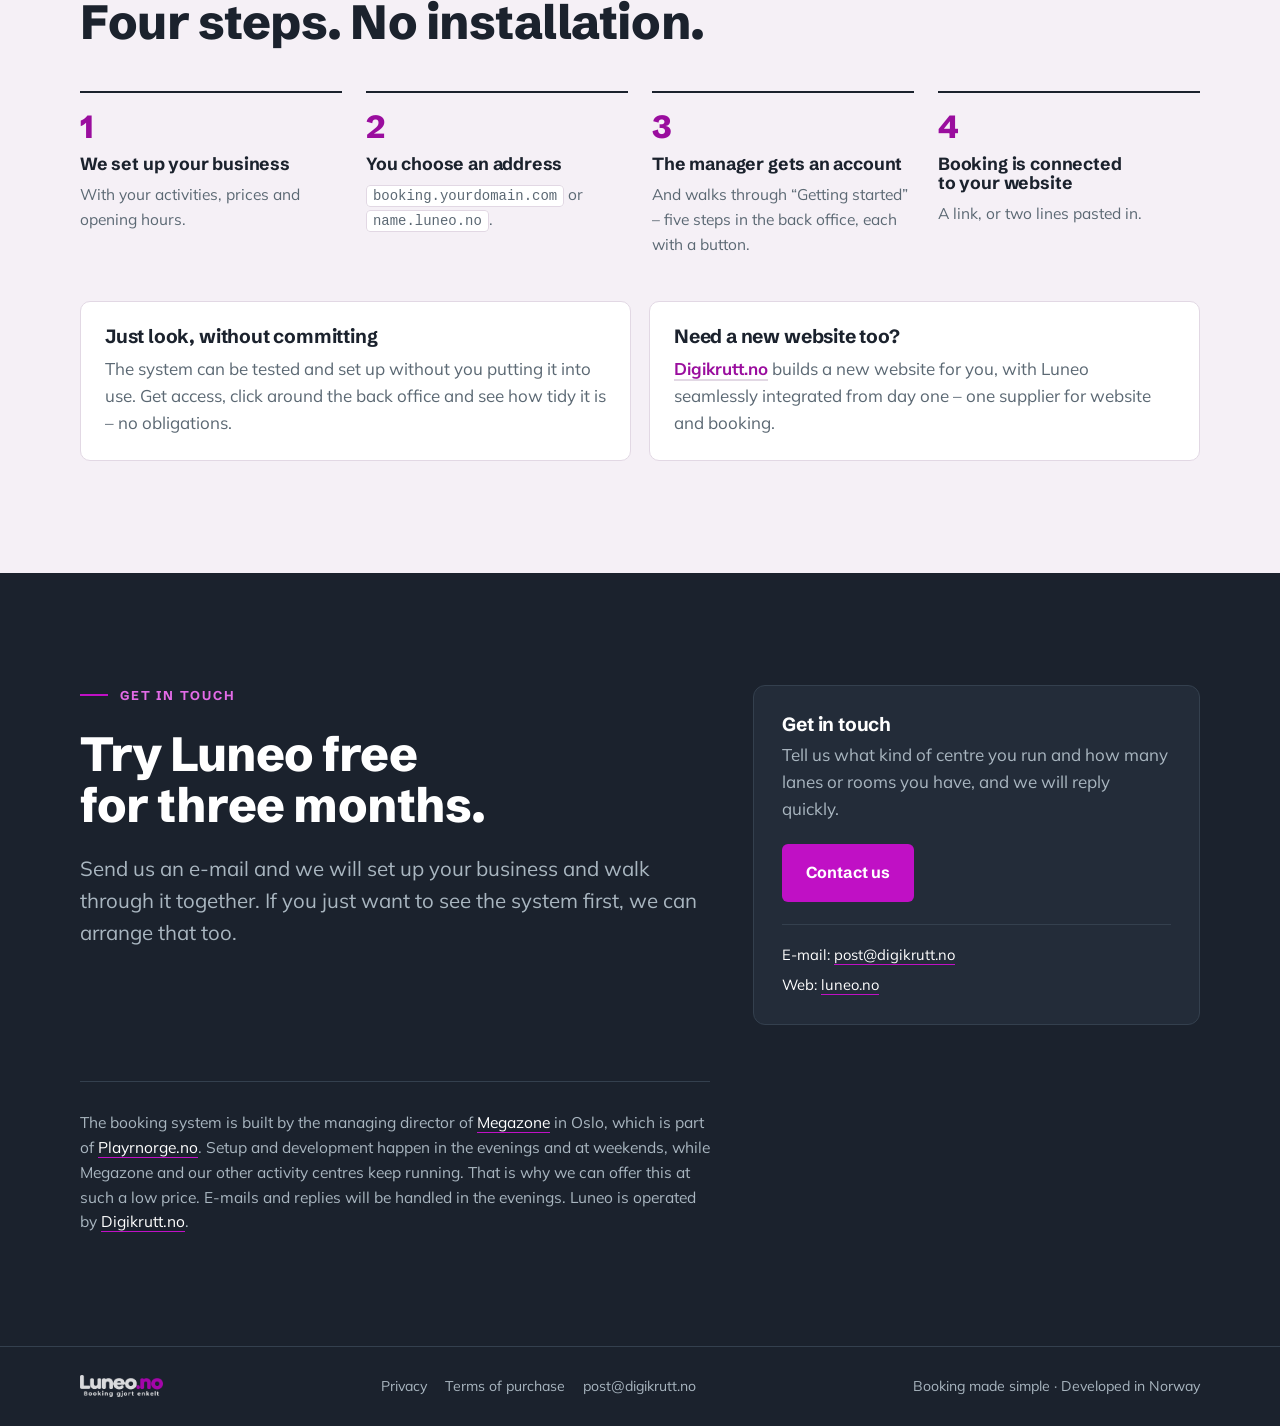
==== commit 49d0d21e: "Demo-seksjonen tilbake, ved siden av den nye aktivitetslista Forrige commit her («Flere aktiviteter " ====
--- a/en/index.html
+++ b/en/index.html
@@ -237,6 +237,18 @@
   @media (max-width:900px){.args{grid-template-columns:repeat(2,1fr)}}
   @media (max-width:600px){.args{grid-template-columns:1fr}}
 
+  /* ---------- demo ----------
+     Den lille setningen under «ting verdt å prøve». Den sier at demoen ikke
+     sender e-post, og det er det viktigste avsnittet på hele siden for den som
+     lurer på om det er trygt å klikke. Derfor en tydelig ramme rundt, ikke bare
+     mindre skrift. */
+  .demo-note{
+    margin-top:36px;max-width:78ch;padding:16px 20px;
+    border-left:3px solid var(--accent);background:var(--foam);
+    border-radius:0 8px 8px 0;color:var(--muted-light);font-size:.97rem;line-height:1.6;
+  }
+  .demo-note b{color:var(--ink)}
+
   /* ---------- pris ---------- */
   .price-head{display:grid;grid-template-columns:minmax(0,1fr) auto;gap:32px;align-items:end}
   .bigprice{font-family:var(--display);font-weight:800;line-height:.9;font-variant-numeric:tabular-nums;text-align:right}
@@ -373,6 +385,7 @@
     <nav aria-label="Sections">
       <a href="#industry">Industry</a>
       <a href="#product">Product</a>
+      <a href="#demo">Demo</a>
       <a href="#pricing">Pricing</a>
       <a href="#get-started">Get started</a>
       <a href="#contact">Contact</a>
@@ -400,6 +413,7 @@
     <p class="lead">Bowling alleys, laser tag arenas, escape rooms, go-kart tracks and trampoline parks sell time on lanes and rooms – often several at once. Luneo is built for exactly that, by people who have run activity centres for more than ten years.</p>
     <div class="cta">
       <a class="btn primary" href="#pricing">See what it costs</a>
+      <a class="btn ghost" href="https://demo.luneo.no/backoffice/" target="_blank" rel="noopener">Try the demo</a>
       <a class="btn ghost" href="#product">What you get</a>
     </div>
     <div class="fits">
@@ -531,6 +545,50 @@
       <pre aria-label="Embed example"><code><span class="t">&lt;script</span> <span class="a">src</span>="https://booking.yourdomain.com/embed.js"<span class="t">&gt;&lt;/script&gt;</span>
 <span class="t">&lt;div</span> <span class="a">data-luneo</span>="booking"<span class="t">&gt;&lt;/div&gt;</span></code></pre>
     </div>
+  </div>
+</section>
+
+<!-- ================= DEMO ================= -->
+<section class="slide light" id="demo">
+  <div class="in">
+    <p class="eyebrow">Try it yourself</p>
+    <h2>Open the demo. No sign-up, no salesperson.</h2>
+    <p class="lead" style="margin-top:20px">A complete activity centre: eight bowling lanes, two laser arenas, darts, shuffleboard, golf simulators and karaoke – with bookings, prices, packages and people in the queue. You land straight in the back office and can do whatever you like with it.</p>
+    <div class="cta" style="margin-top:28px">
+      <a class="btn primary" href="https://demo.luneo.no/backoffice/" target="_blank" rel="noopener">Open the back office</a>
+      <a class="btn ghost" href="https://demo.luneo.no/reservasjon/" target="_blank" rel="noopener">See what the guest sees</a>
+      <a class="btn ghost" href="https://demo.luneo.no/tavle/" target="_blank" rel="noopener">Open the display board</a>
+    </div>
+
+    <p class="eyebrow" style="margin-top:52px">Things worth trying</p>
+    <div class="args" style="margin-top:20px">
+      <div class="arg">
+        <h3>Add a booking</h3>
+        <p>Click an empty slot in the day plan. The system picks the lanes itself, and tells you if someone already has them.</p>
+      </div>
+      <div class="arg">
+        <h3>Drag a booking to another lane</h3>
+        <p>Grab a block in the timeline and move it. It only lands where it can actually go.</p>
+      </div>
+      <div class="arg">
+        <h3>Find the arena used for two things</h3>
+        <p>Under Resources, Hall&nbsp;1 and Hall&nbsp;2 are marked «shared» – they are used for both laser tag and indoor paintball. Book one, and it is taken for both.</p>
+      </div>
+      <div class="arg">
+        <h3>Close a lane</h3>
+        <p>Add a closure under Resources. If there are bookings in the period, you are told before anything is saved – with names and phone numbers.</p>
+      </div>
+      <div class="arg">
+        <h3>Change a price</h3>
+        <p>Anything the manager can touch, you can touch. Then open the booking page and watch the price change straight away.</p>
+      </div>
+      <div class="arg">
+        <h3>Book as a guest</h3>
+        <p>Fill in the reservation form, and watch the booking appear in the day plan.</p>
+      </div>
+    </div>
+
+    <p class="demo-note">The centre is fictional. The demo sends <b>no</b> email – the confirmation is placed in the Email tab so you can read it exactly as the guest would have received it, and the guest's own page opens from the booking. Everything you do is reset each night, so the next person meets a complete demo.</p>
   </div>
 </section>
 
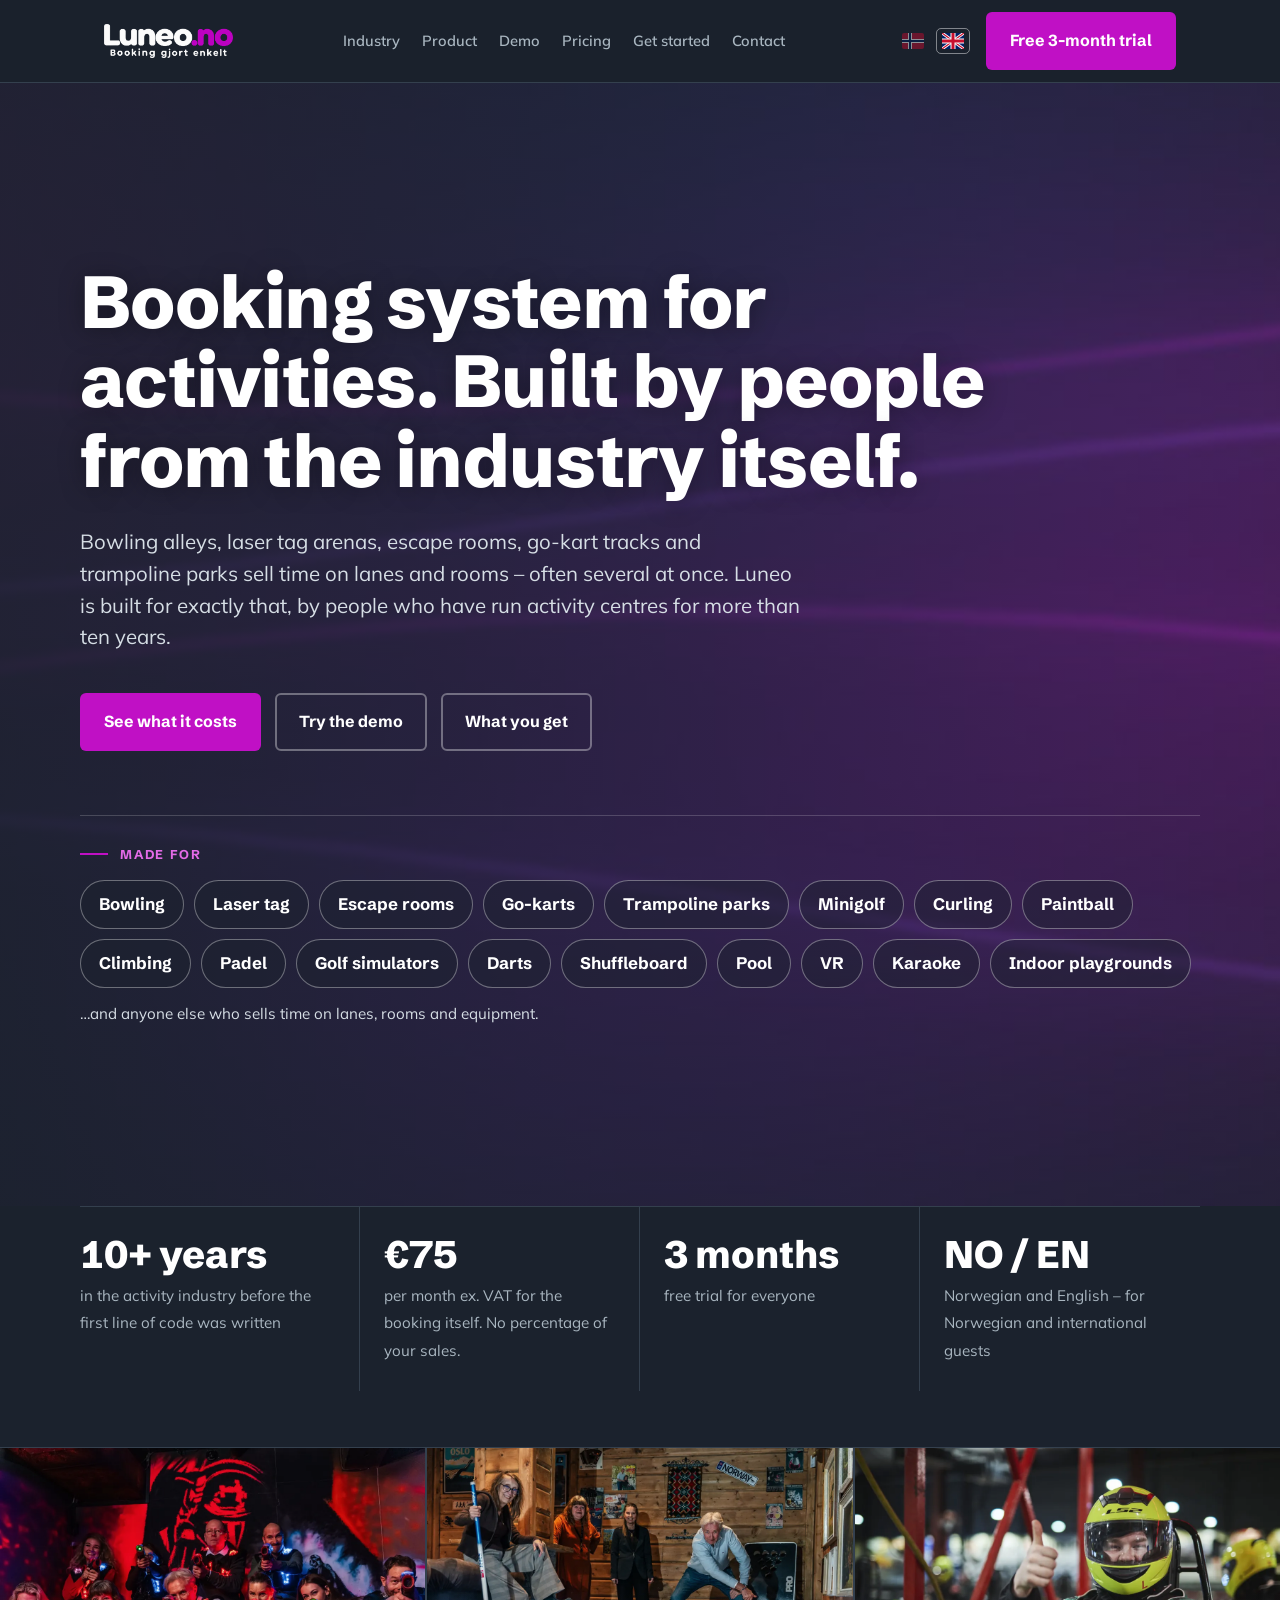
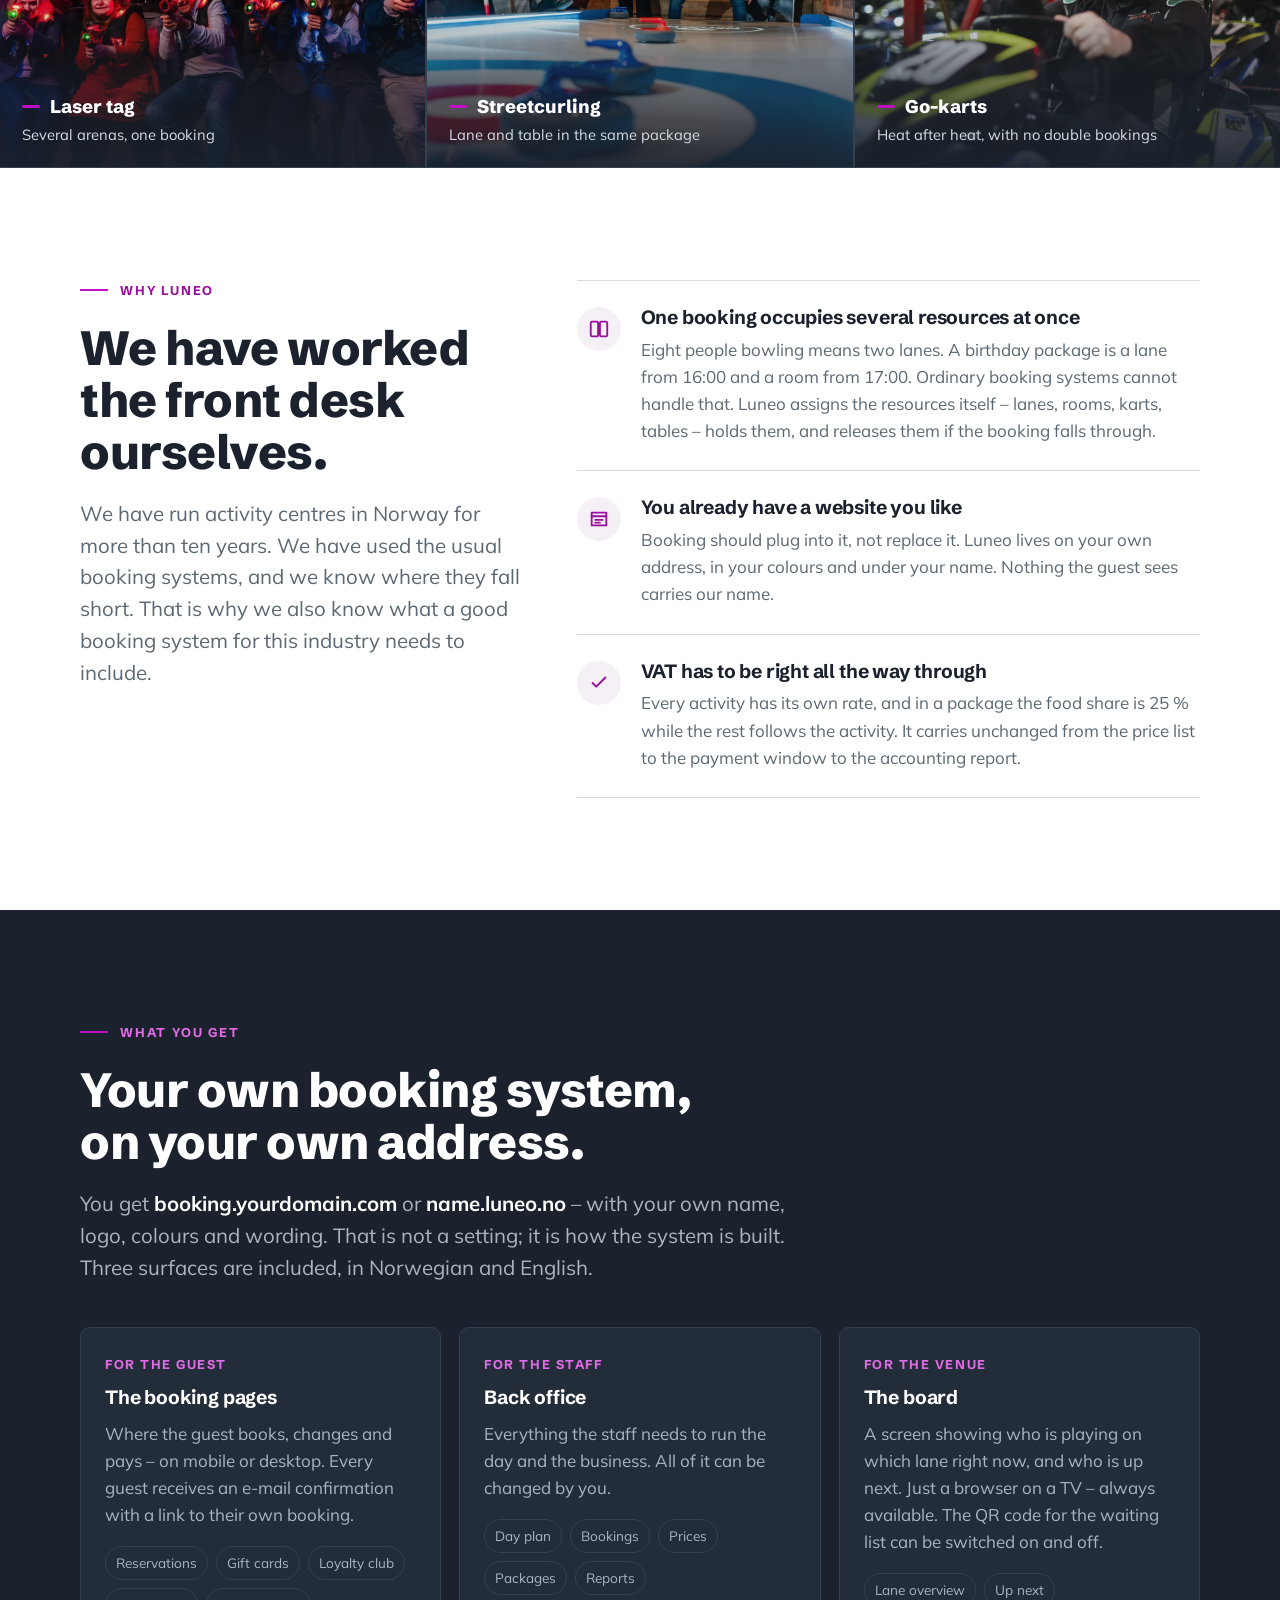
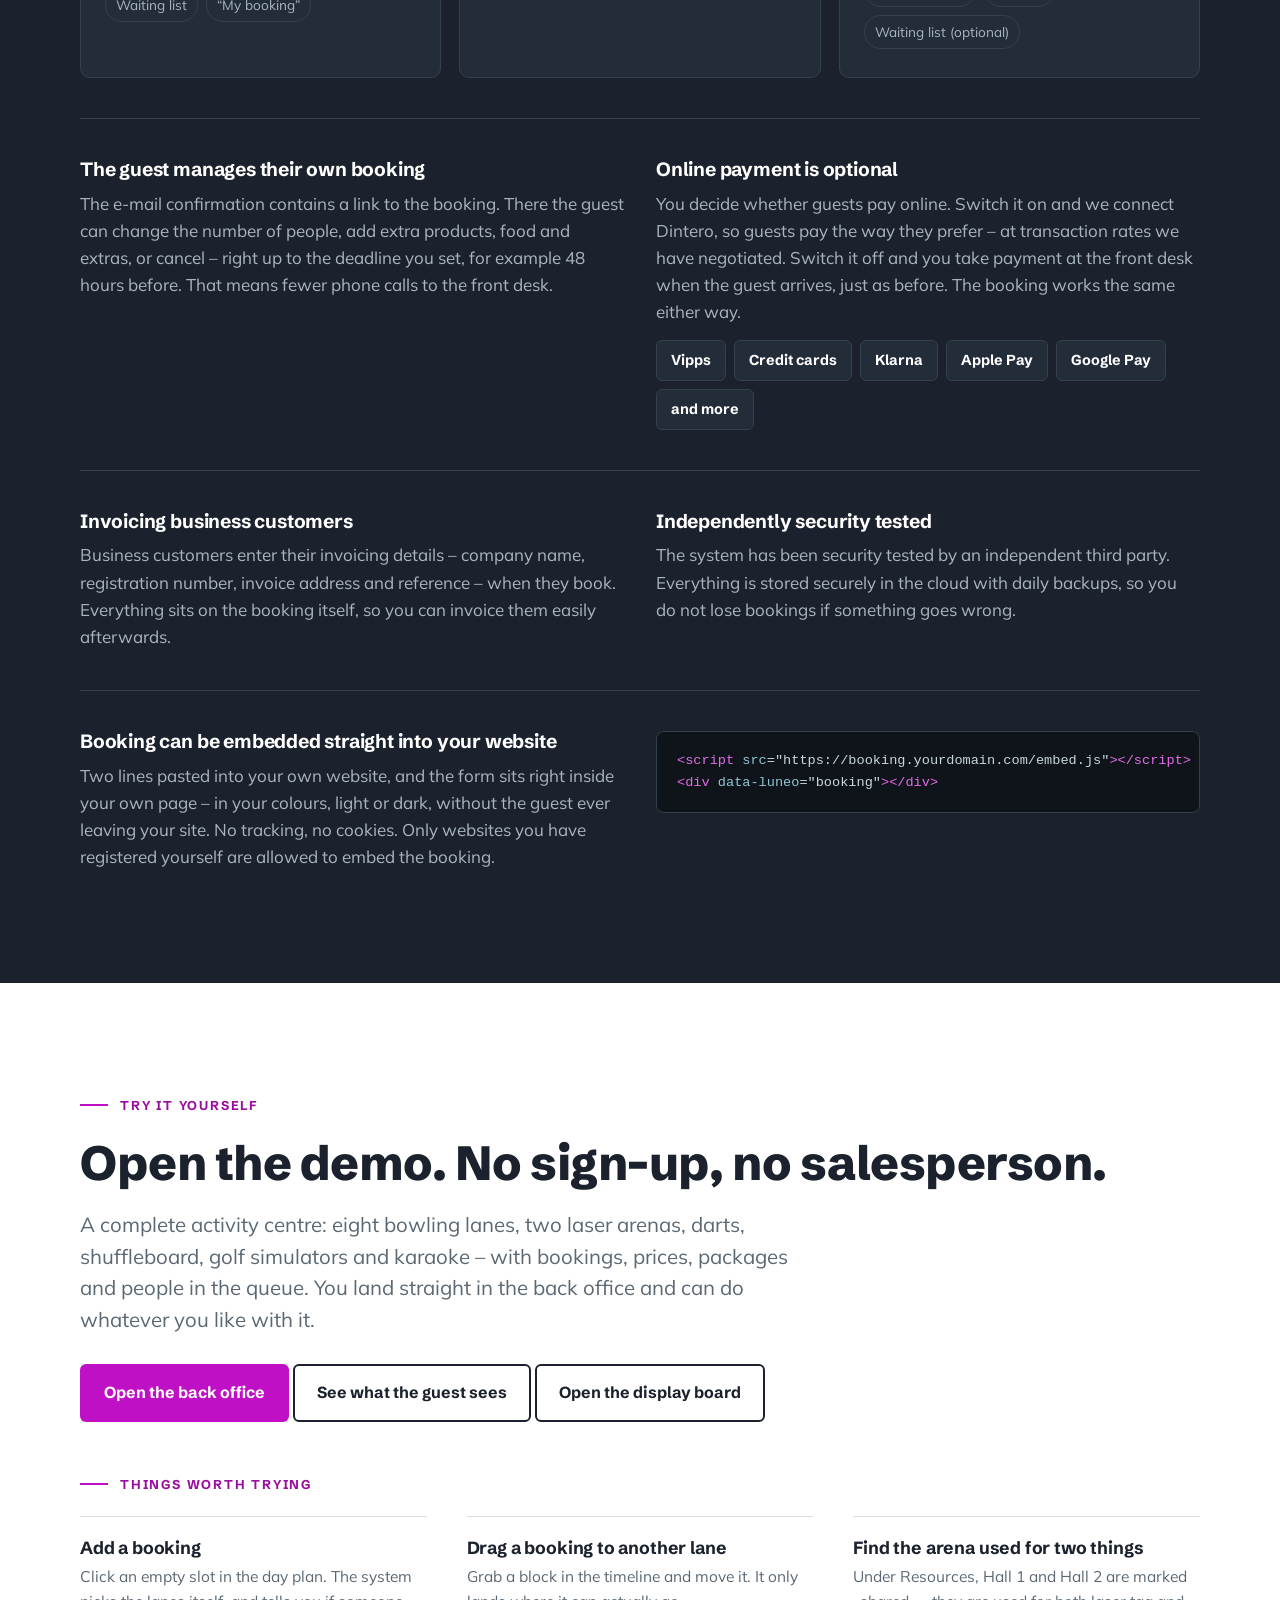
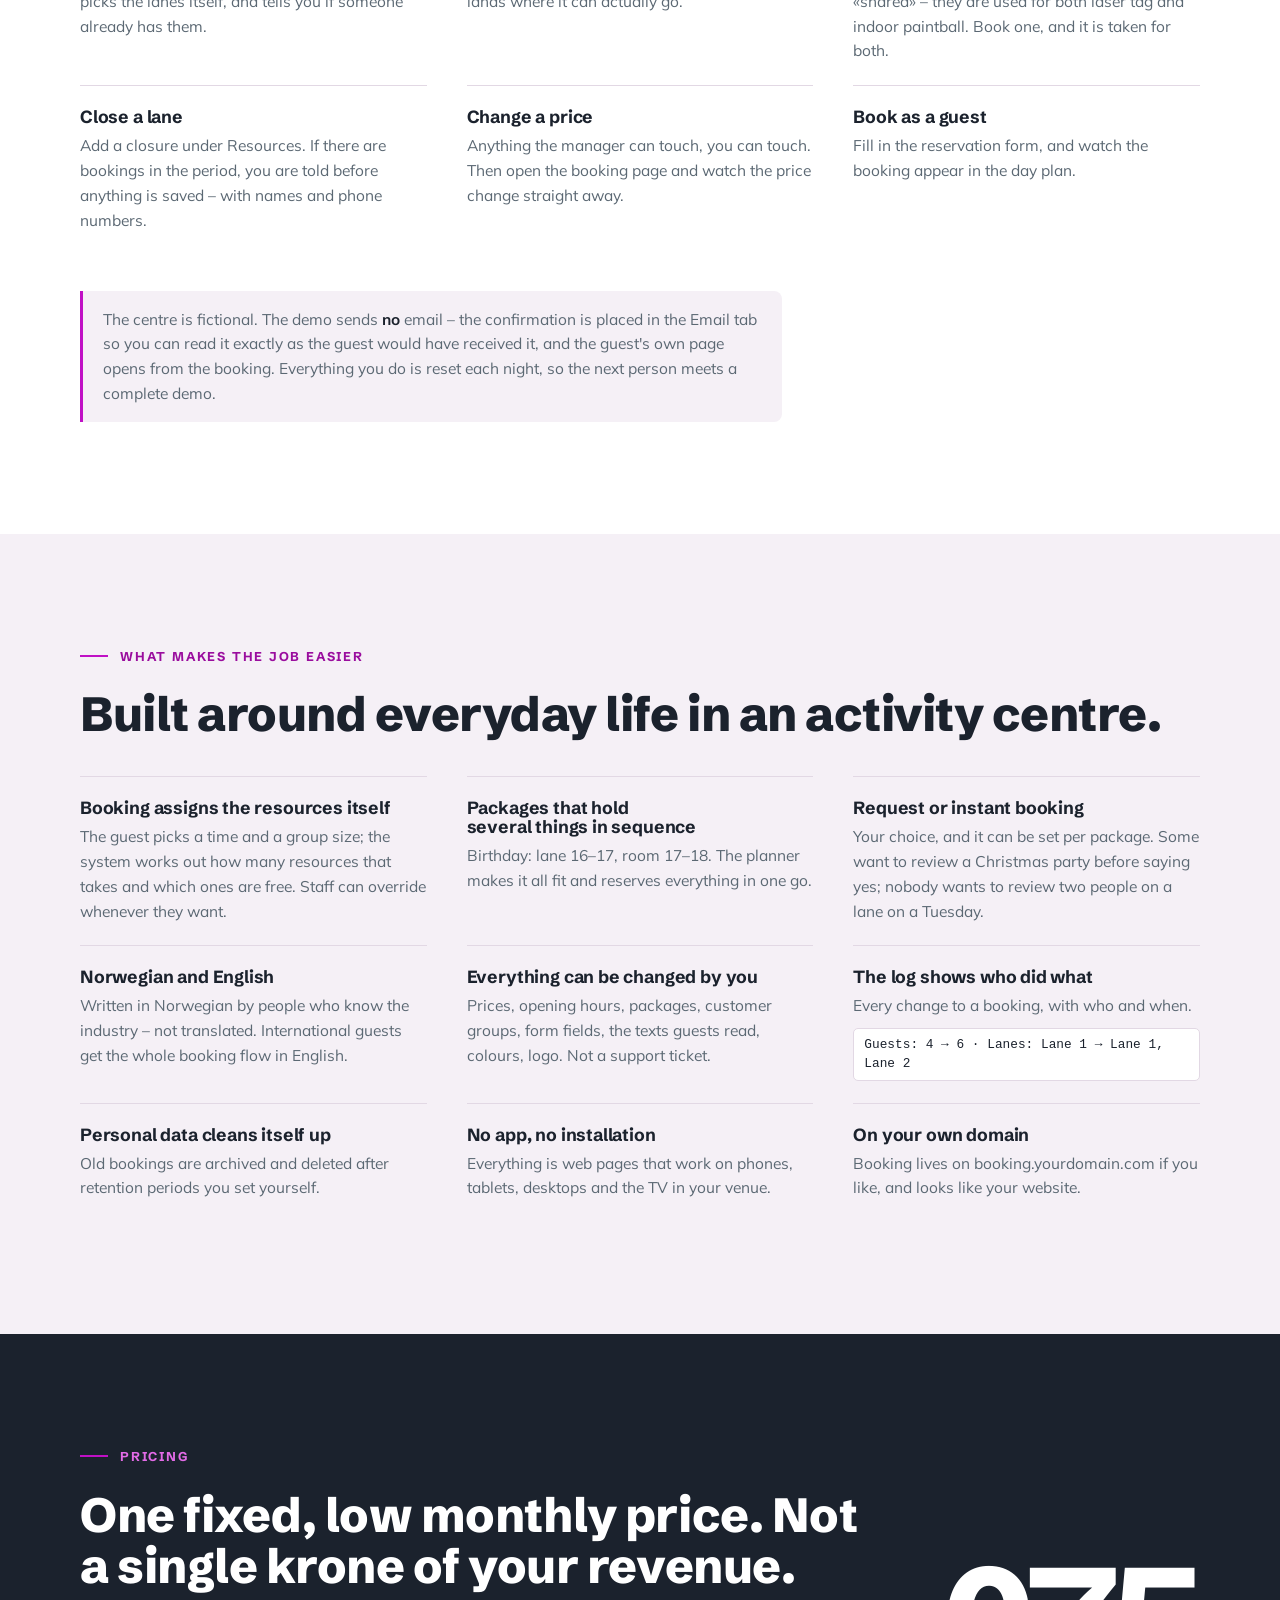
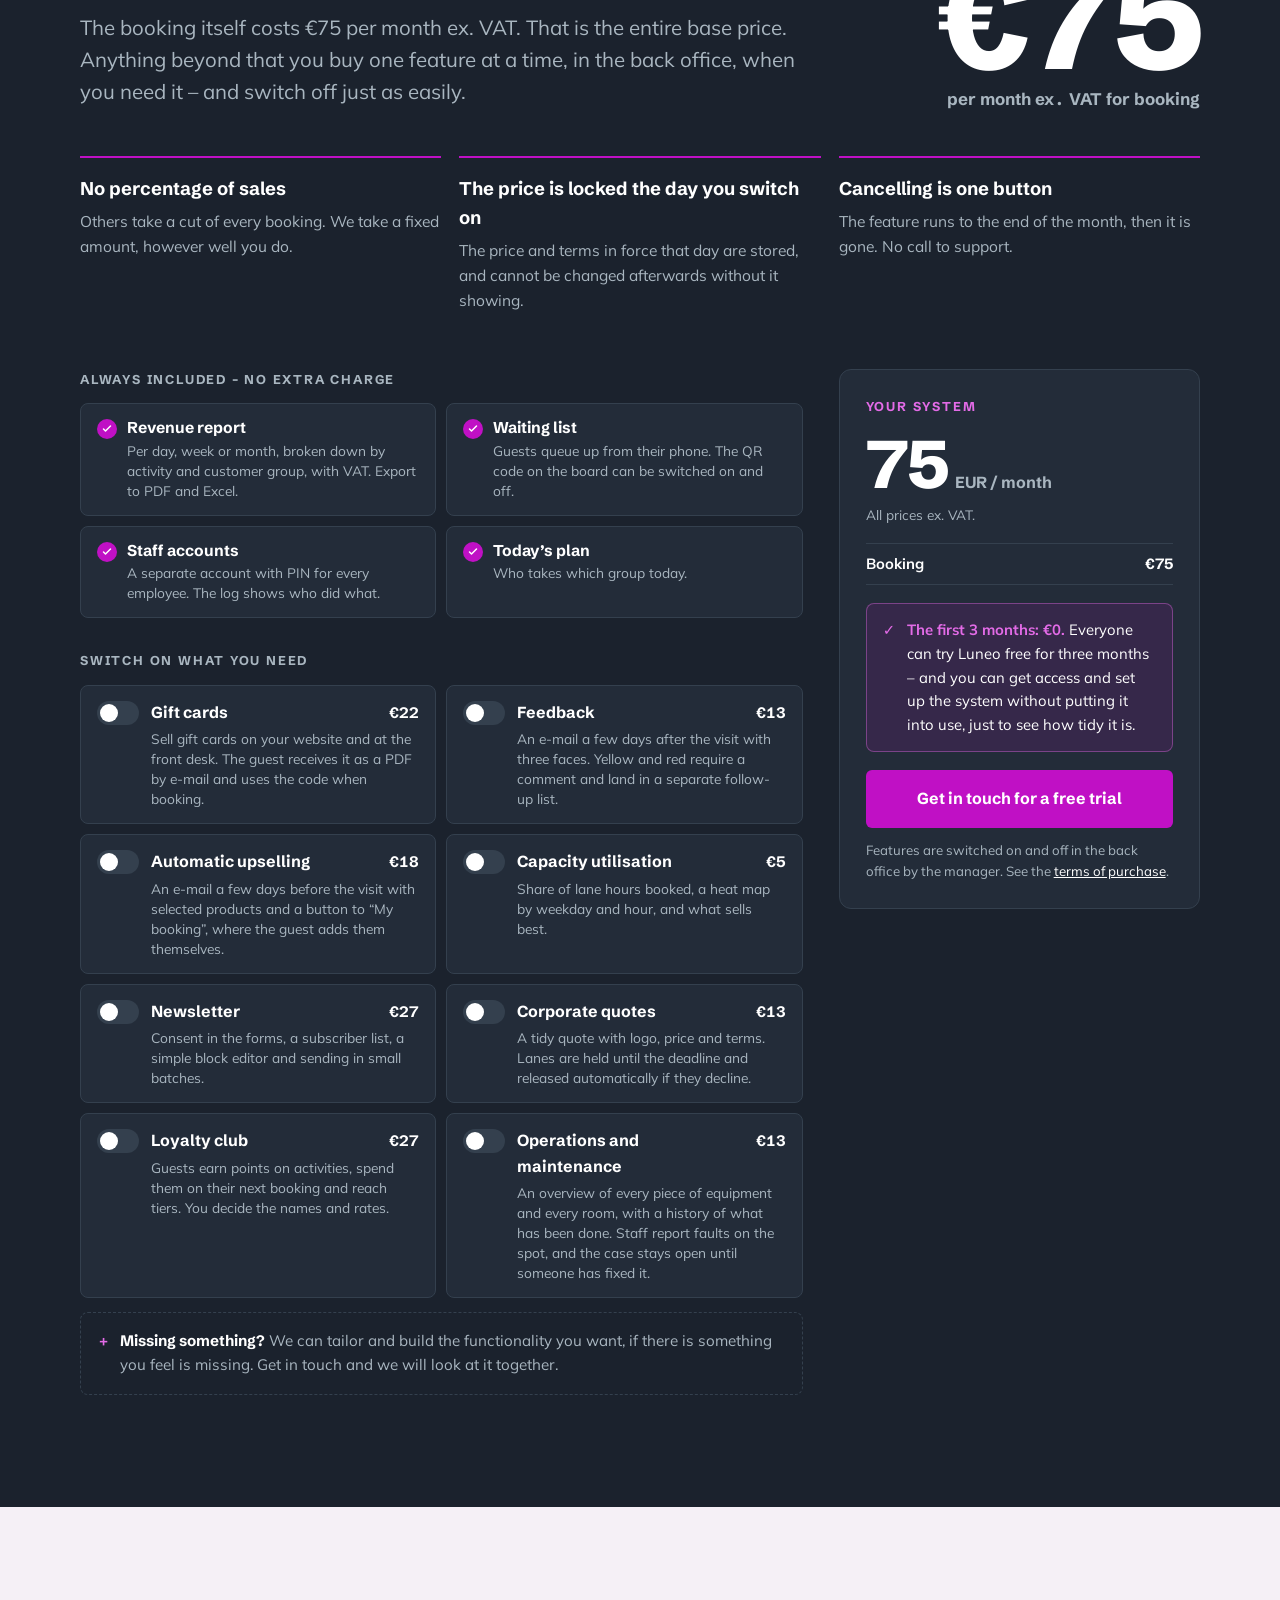
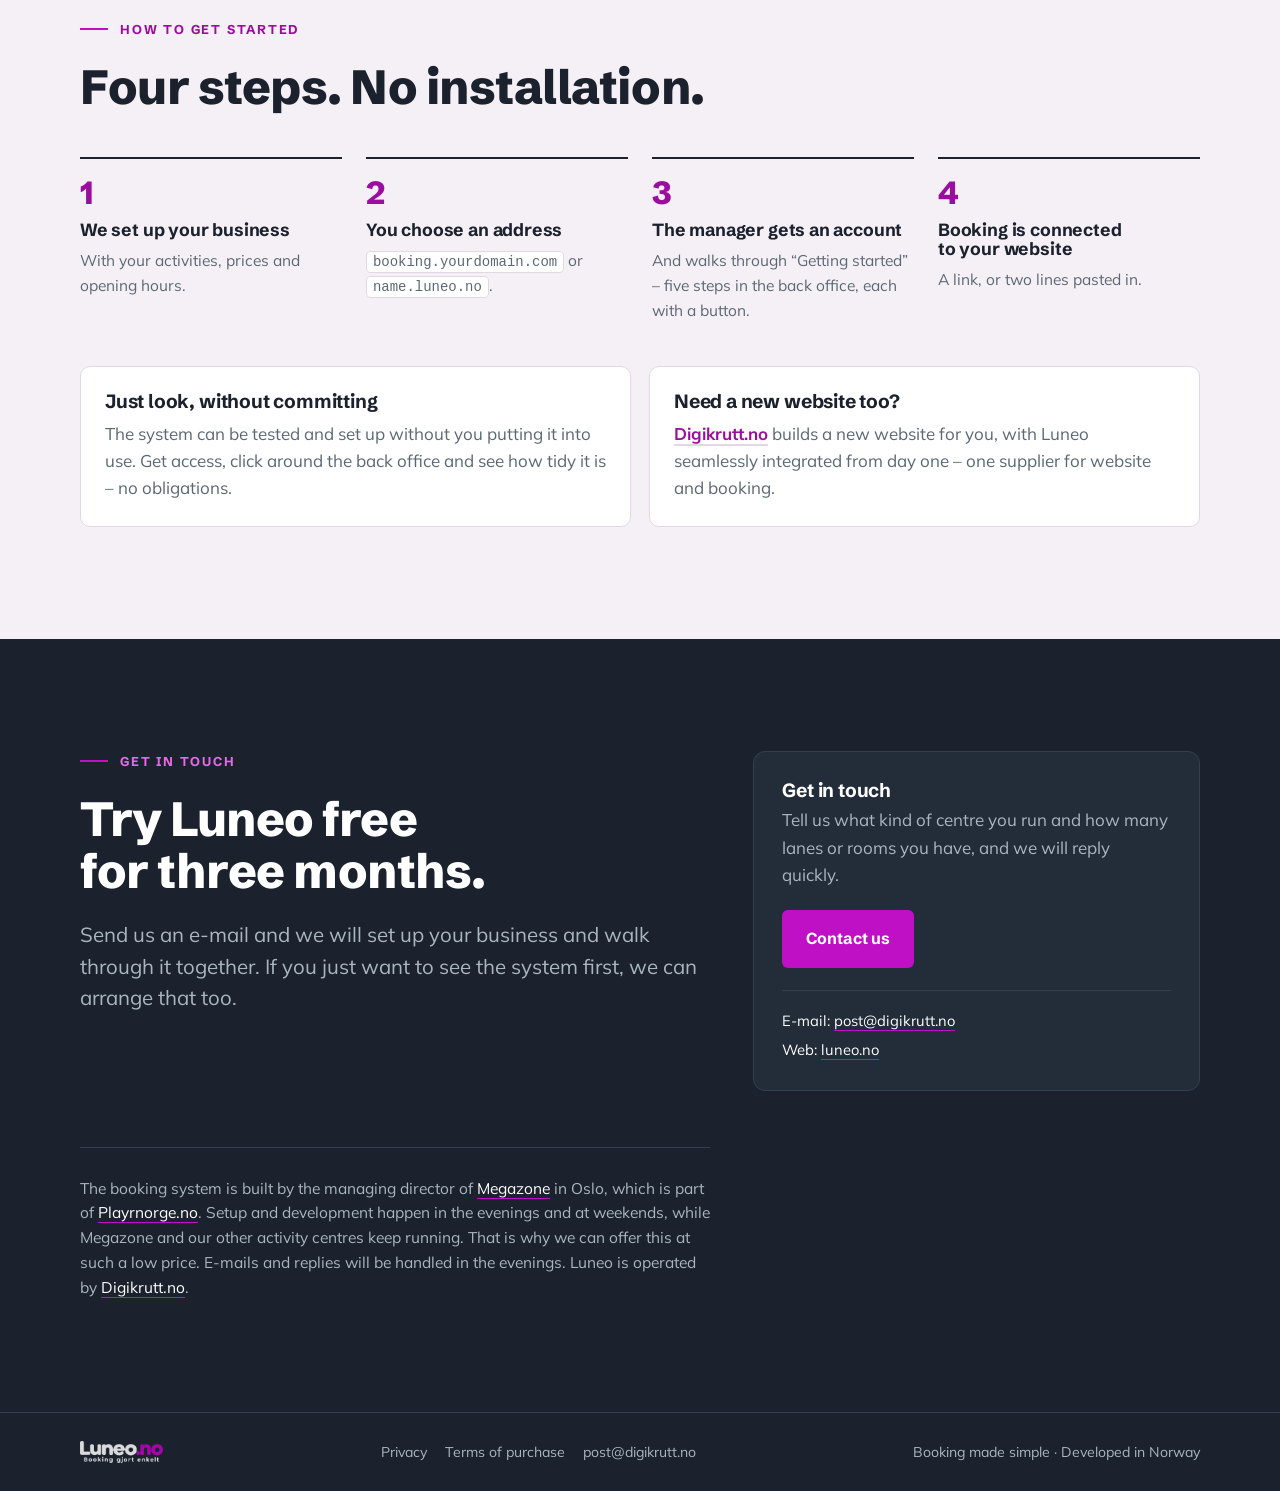
==== commit fe7ecb6c: "Ny tilleggsfunksjon: Drift og vedlikehold Co-Authored-By: Claude Opus 5 <noreply@anthropic.com> Clau" ====
--- a/en/index.html
+++ b/en/index.html
@@ -698,6 +698,10 @@
               <span class="toggle"><input type="checkbox" id="f-kundeklubb"><span class="track"></span></span>
               <div><div class="head"><label class="name" for="f-kundeklubb">Loyalty club</label><span class="price">€27</span></div><div class="desc">Guests earn points on activities, spend them on their next booking and reach tiers. You decide the names and rates.</div></div>
             </li>
+            <li class="feat" data-price="13">
+              <span class="toggle"><input type="checkbox" id="f-drift"><span class="track"></span></span>
+              <div><div class="head"><label class="name" for="f-drift">Operations and maintenance</label><span class="price">€13</span></div><div class="desc">An overview of every piece of equipment and every room, with a history of what has been done. Staff report faults on the spot, and the case stays open until someone has fixed it.</div></div>
+            </li>
           </ul>
           <div class="custom"><span aria-hidden="true" style="color:var(--accent-tint);font-weight:800">+</span><span><b>Missing something?</b> We can tailor and build the functionality you want, if there is something you feel is missing. Get in touch and we will look at it together.</span></div>
         </div>
